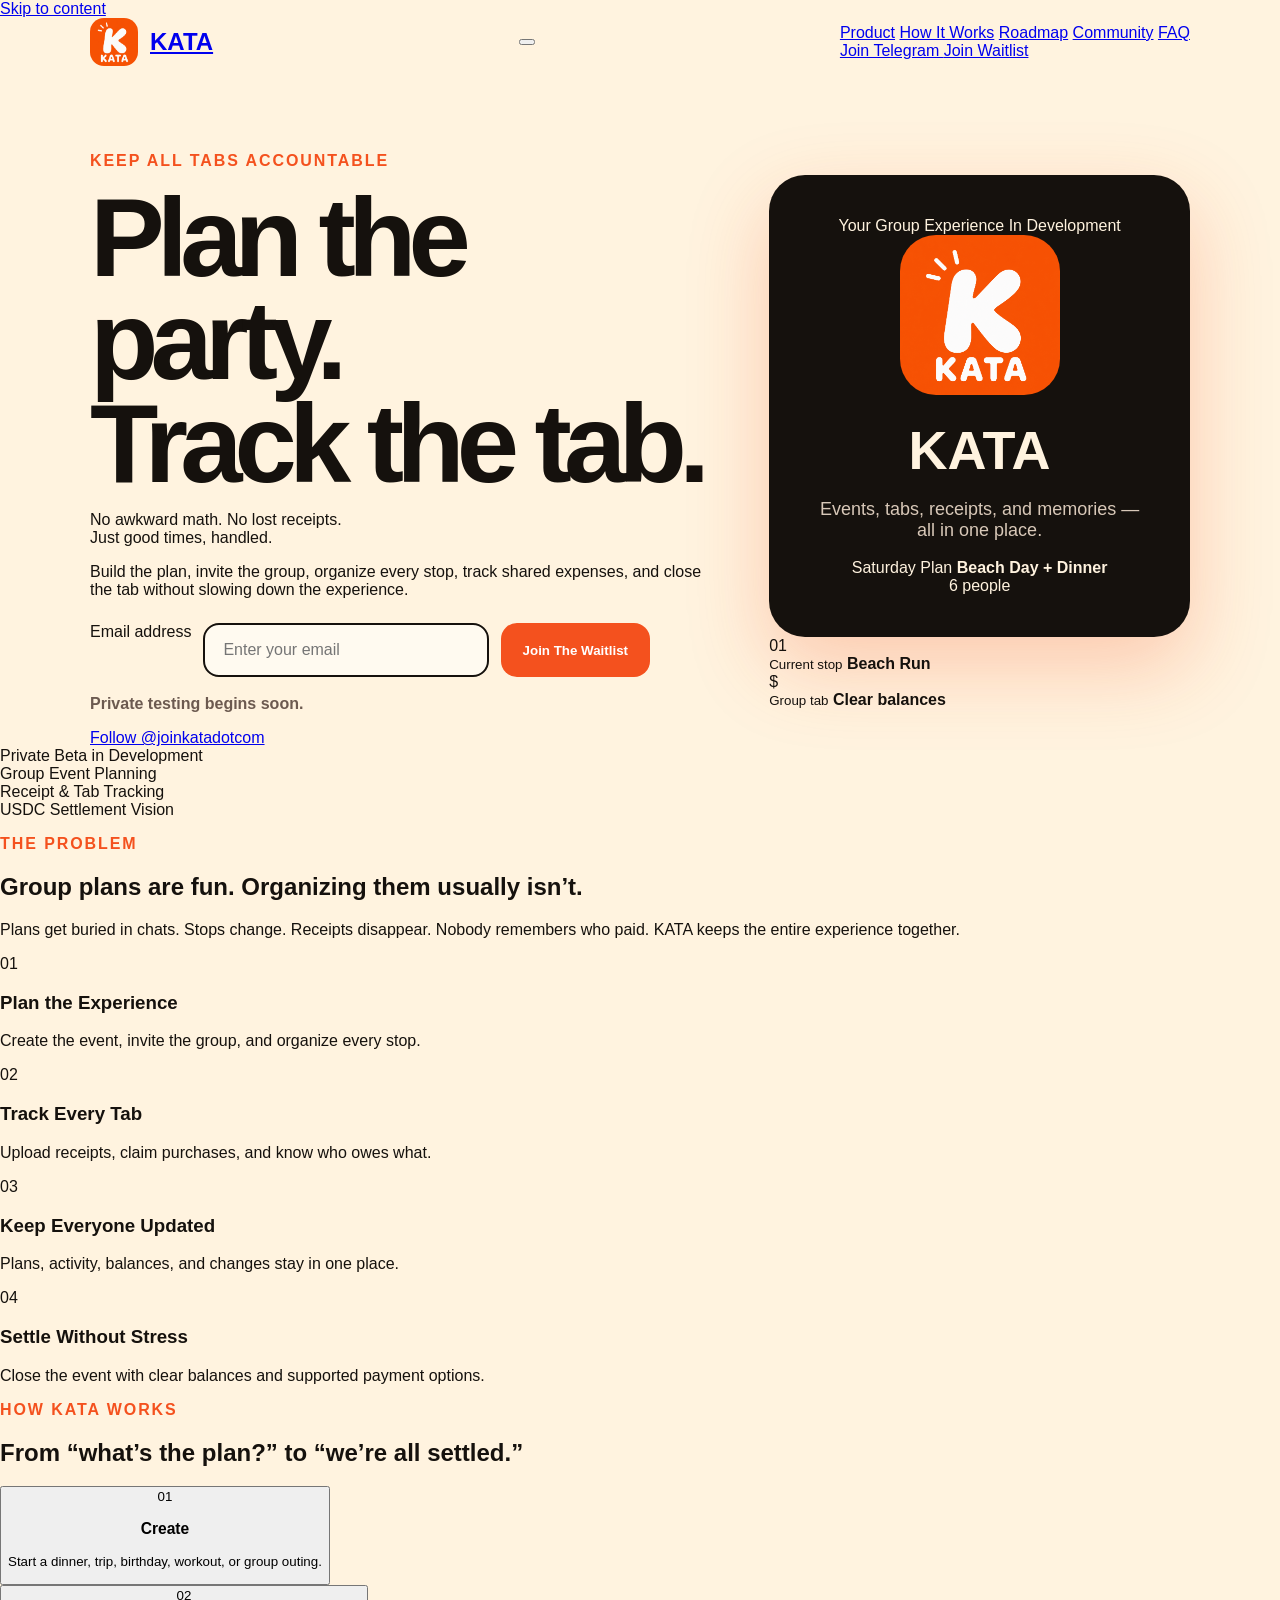
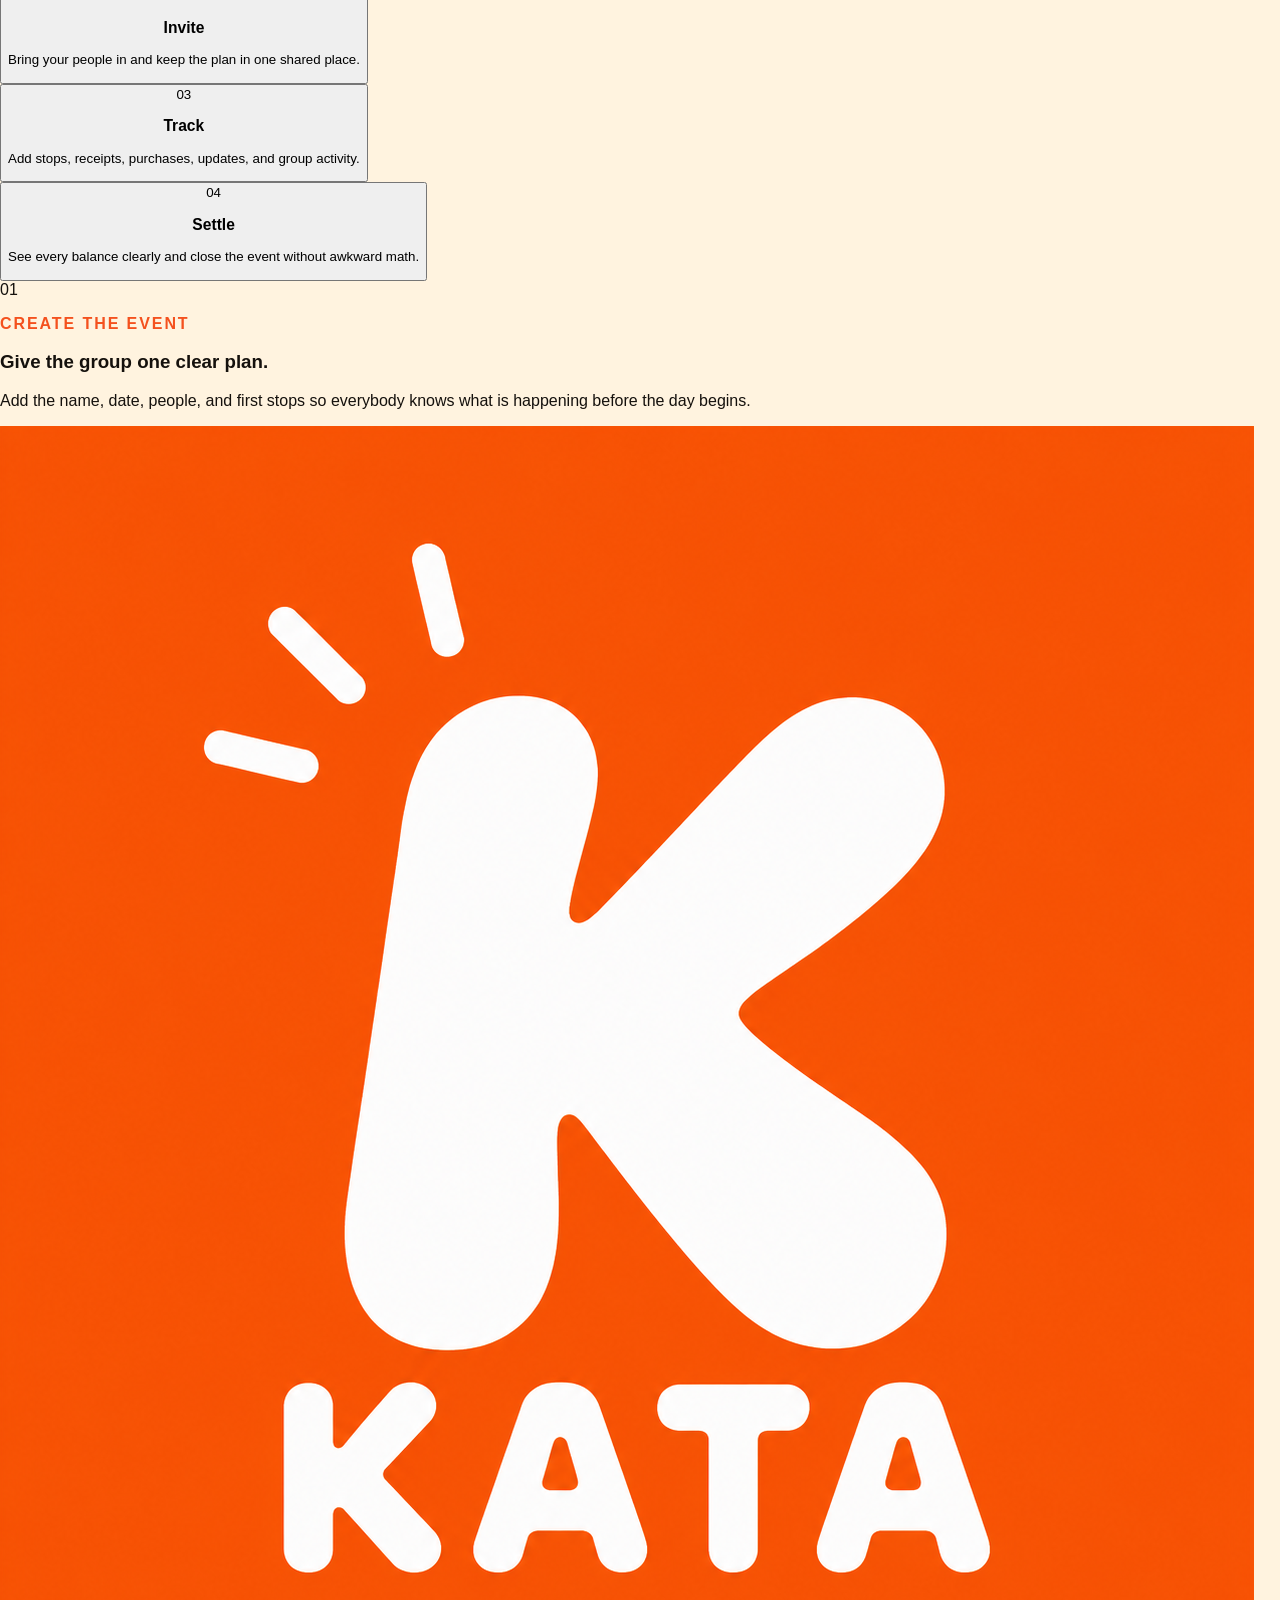
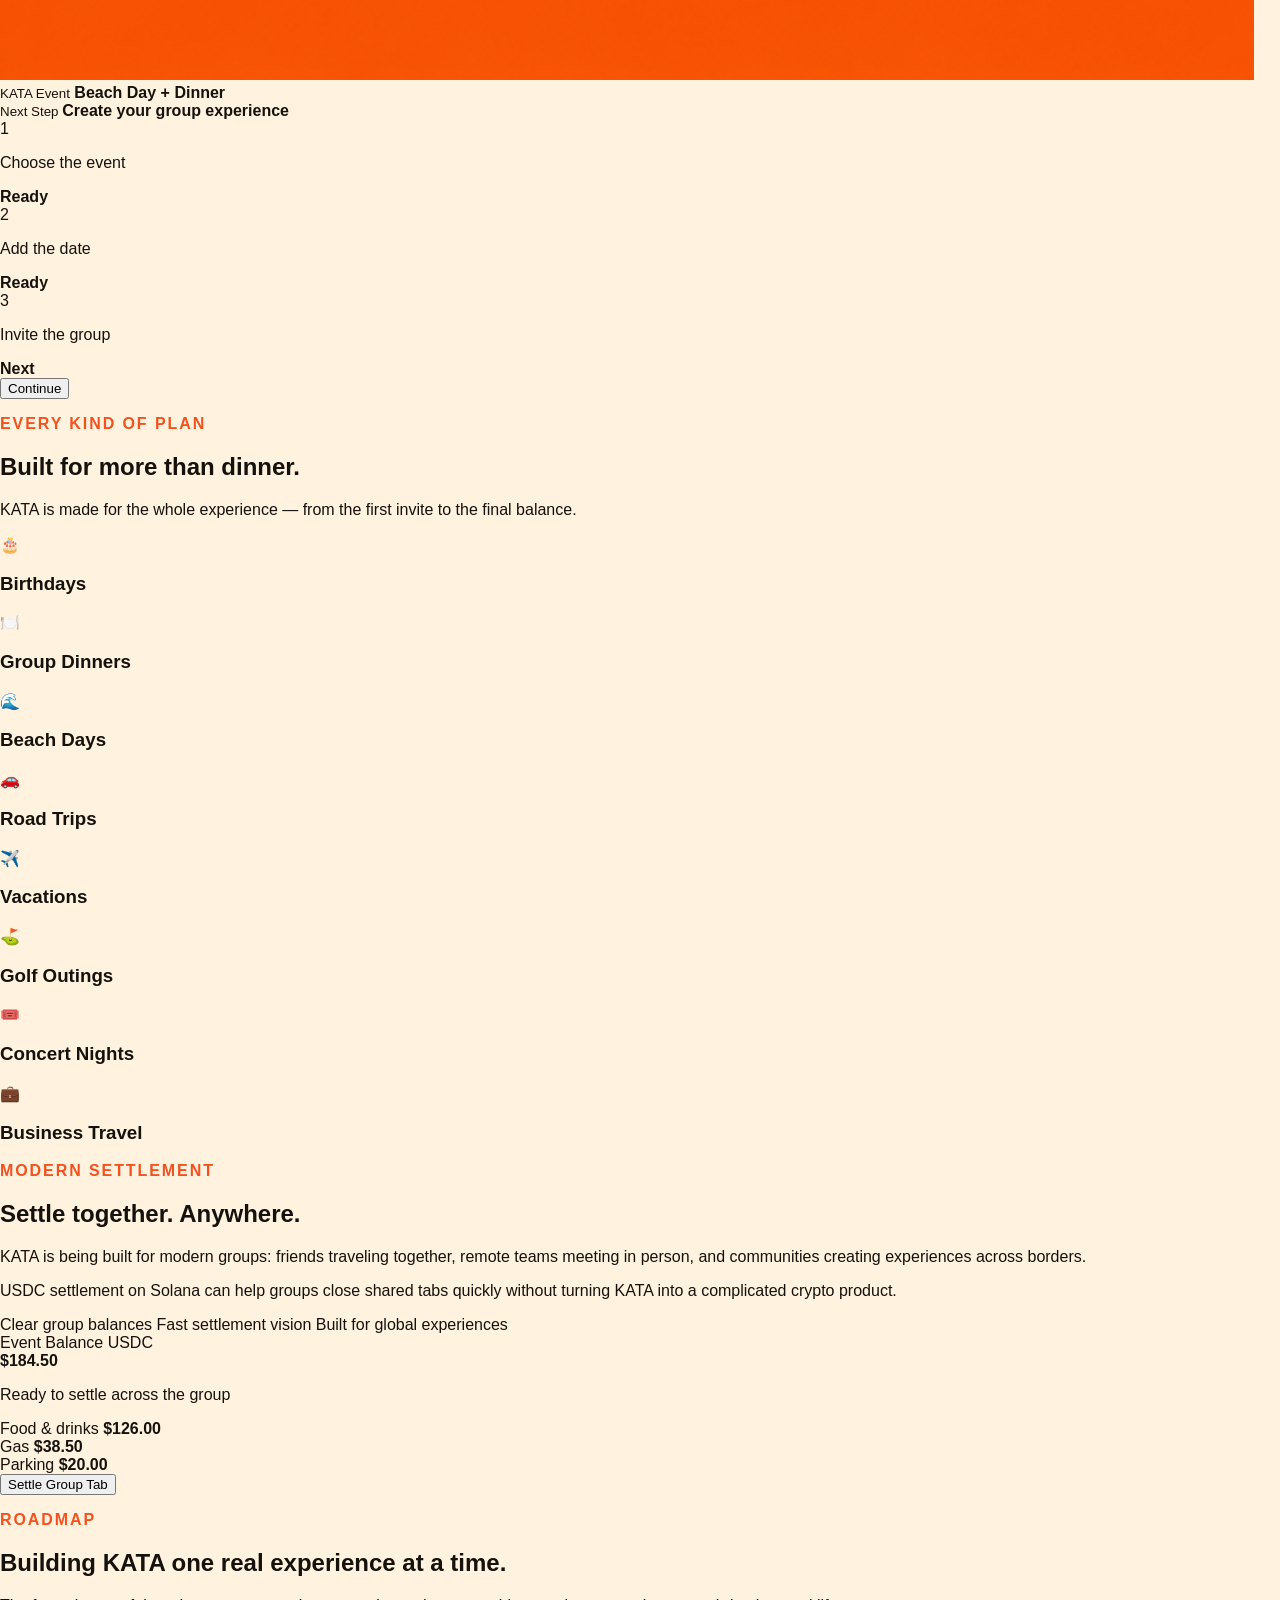
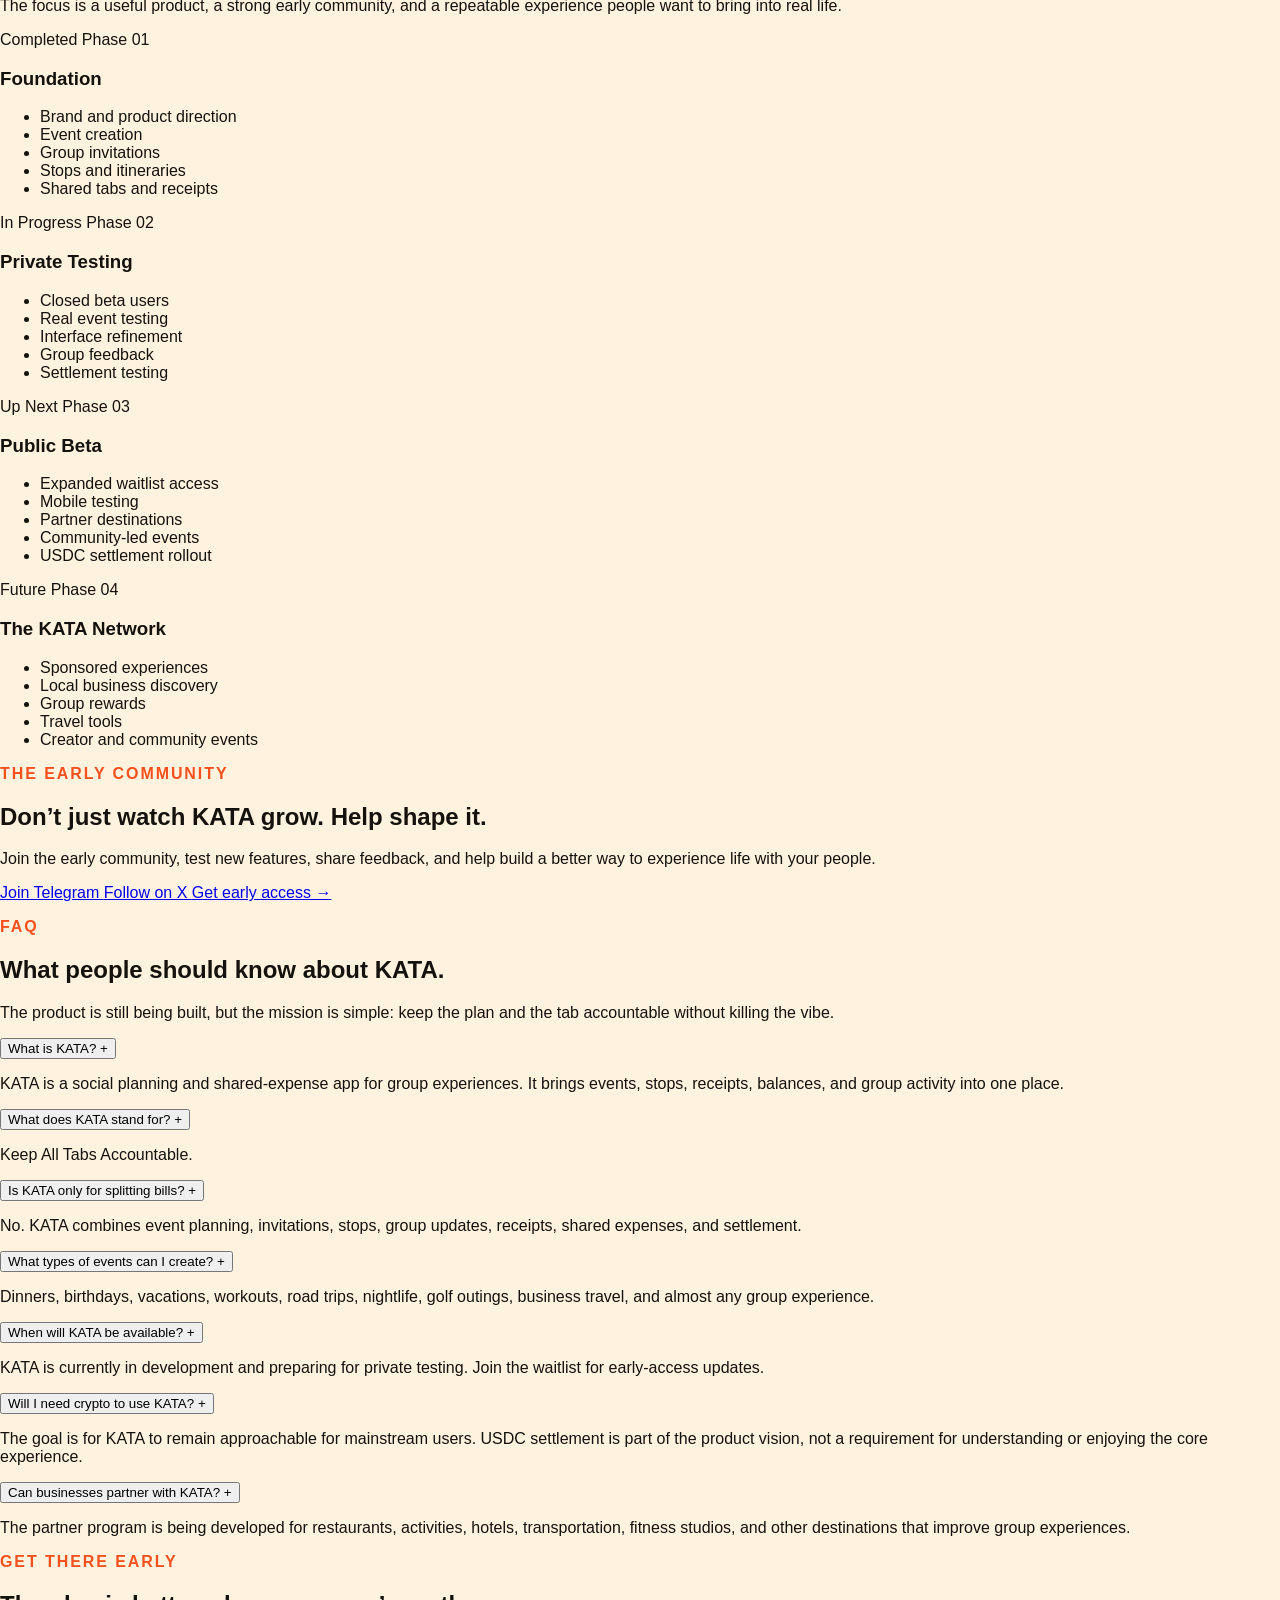
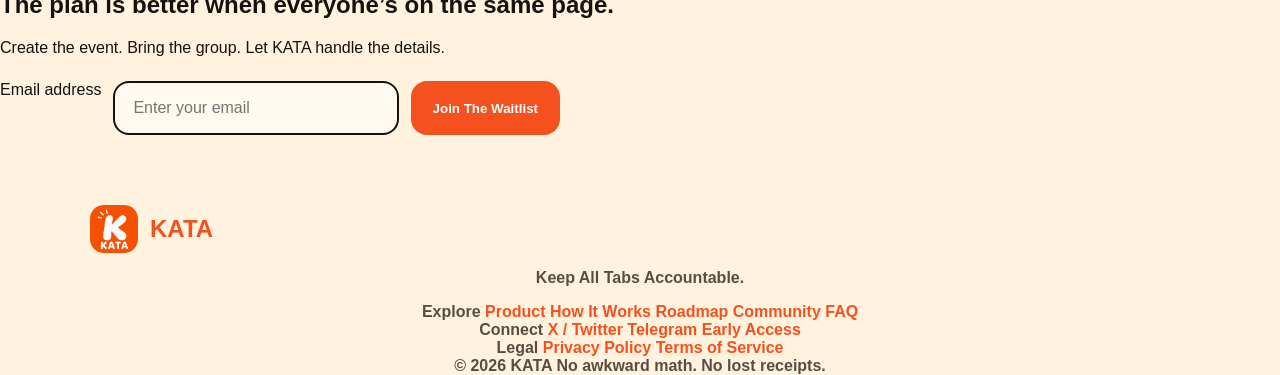
==== index.html @ b9e14caa "Enhance SEO and social sharing metadata Added meta tags for SEO and social sharing, updated favicon " ====
<!DOCTYPE html>
<html lang="en">
<head>
  <meta charset="UTF-8" />
  <meta name="viewport" content="width=device-width, initial-scale=1.0" />

  <title>KATA | Plan the party. Track the tab.</title>

  <meta
    name="description"
    content="KATA keeps group plans, stops, receipts, shared expenses, and settlement together in one place."
  />

  <meta property="og:title" content="KATA | Plan the party. Track the tab." />
  <meta
    property="og:description"
    content="No awkward math. No lost receipts. Just good times, handled."
  />
  <meta property="og:image" content="KATAMAINLOGO.png" />
  <meta property="og:type" content="website" />

  <meta name="twitter:card" content="summary_large_image" />
  <meta name="twitter:title" content="KATA | Plan the party. Track the tab." />
  <meta
    name="twitter:description"
    content="Plan events, track shared expenses, and keep the whole group on the same page."
  />
  <meta name="twitter:image" content="KATAMAINLOGO.png" />

  <link rel="icon" type="image/png" href="favicon.png" />
  <link rel="apple-touch-icon" href="KATAMAINLOGO.png" />

  <link rel="stylesheet" href="style.css" />
  <script src="script.js" defer></script>
</head>

<body>

  <a class="skip-link" href="#main-content">
    Skip to content
  </a>

  <header class="site-header">

    <nav class="nav-shell" aria-label="Primary navigation">

      <a class="brand" href="#top" aria-label="KATA home">
        <img src="KATAMAINLOGO.png" alt="" />
        <span>KATA</span>
      </a>

      <button
        class="menu-toggle"
        type="button"
        aria-expanded="false"
        aria-controls="site-menu"
        aria-label="Open navigation menu">

        <span></span>
        <span></span>

      </button>

      <div class="site-menu" id="site-menu">

        <div class="nav-links">
          <a href="#product">Product</a>
          <a href="#how-it-works">How It Works</a>
          <a href="#roadmap">Roadmap</a>
          <a href="#community">Community</a>
          <a href="#faq">FAQ</a>
        </div>

        <div class="nav-actions">

          <!-- Replace this with your official Telegram invite link. -->
          <a
            class="button button-ghost telegram-link"
            href="https://t.me/"
            target="_blank"
            rel="noopener">
            Join Telegram
          </a>

          <a class="button button-dark" href="#waitlist">
            Join Waitlist
          </a>

        </div>

      </div>

    </nav>

  </header>

  <main id="main-content">

    <section class="hero section" id="top">

      <div class="hero-copy">

        <p class="eyebrow">
          Keep All Tabs Accountable
        </p>

        <h1>
          Plan the party.<br />
          Track the tab.
        </h1>

        <p class="hero-subtitle">
          No awkward math. No lost receipts.<br />
          Just good times, handled.
        </p>

        <p class="hero-description">
          Build the plan, invite the group, organize every stop, track shared
          expenses, and close the tab without slowing down the experience.
        </p>

        <form
          class="waitlist"
          id="waitlist"
          action="https://formspree.io/f/mrevqnkv"
          method="POST">

          <label class="sr-only" for="hero-email">
            Email address
          </label>

          <input
            id="hero-email"
            type="email"
            name="email"
            placeholder="Enter your email"
            autocomplete="email"
            required
          />

          <input
            type="hidden"
            name="source"
            value="KATA homepage hero"
          />

          <button type="submit">
            Join The Waitlist
          </button>

        </form>

        <div class="hero-links">

          <p class="beta">
            Private testing begins soon.
          </p>

          <a
            href="https://x.com/joinkatadotcom"
            target="_blank"
            rel="noopener">
            Follow @joinkatadotcom
          </a>

        </div>

      </div>

      <div class="hero-visual" aria-label="KATA product preview">

        <div class="hero-card">

          <div class="card-topline">
            <span>Your Group Experience</span>
            <span class="live-dot">In Development</span>
          </div>

          <img
            src="KATAMAINLOGO.png"
            alt="KATA app logo"
          />

          <h2>KATA</h2>

          <p>
            Events, tabs, receipts, and memories — all in one place.
          </p>

          <div class="mini-event-card">

            <div>
              <span class="mini-label">Saturday Plan</span>
              <strong>Beach Day + Dinner</strong>
            </div>

            <span class="member-count">
              6 people
            </span>

          </div>

          <div class="mini-progress" aria-hidden="true">
            <span class="complete"></span>
            <span class="complete"></span>
            <span></span>
            <span></span>
          </div>

        </div>

        <div class="floating-card floating-card-left">

          <span class="floating-icon">
            01
          </span>

          <div>
            <small>Current stop</small>
            <strong>Beach Run</strong>
          </div>

        </div>

        <div class="floating-card floating-card-right">

          <span class="floating-icon">
            $
          </span>

          <div>
            <small>Group tab</small>
            <strong>Clear balances</strong>
          </div>

        </div>

      </div>

    </section>

    <section
      class="status-strip"
      aria-label="KATA development status">

      <div>Private Beta in Development</div>
      <div>Group Event Planning</div>
      <div>Receipt & Tab Tracking</div>
      <div>USDC Settlement Vision</div>

    </section>

    <section class="section intro-section" id="product">

      <div class="section-heading split-heading">

        <div>

          <p class="eyebrow">
            The problem
          </p>

          <h2>
            Group plans are fun. Organizing them usually isn’t.
          </h2>

        </div>

        <p>
          Plans get buried in chats. Stops change. Receipts disappear.
          Nobody remembers who paid. KATA keeps the entire experience
          together.
        </p>

      </div>

      <div class="feature-grid">

        <article class="feature-card">

          <span>01</span>

          <h3>
            Plan the Experience
          </h3>

          <p>
            Create the event, invite the group, and organize every stop.
          </p>

        </article>

        <article class="feature-card">

          <span>02</span>

          <h3>
            Track Every Tab
          </h3>

          <p>
            Upload receipts, claim purchases, and know who owes what.
          </p>

        </article>

        <article class="feature-card">

          <span>03</span>

          <h3>
            Keep Everyone Updated
          </h3>

          <p>
            Plans, activity, balances, and changes stay in one place.
          </p>

        </article>

        <article class="feature-card feature-card-dark">

          <span>04</span>

          <h3>
            Settle Without Stress
          </h3>

          <p>
            Close the event with clear balances and supported payment options.
          </p>

        </article>

      </div>

    </section>

    <section class="section how-section" id="how-it-works">

      <div class="section-heading">

        <p class="eyebrow">
          How KATA works
        </p>

        <h2>
          From “what’s the plan?” to “we’re all settled.”
        </h2>

      </div>

      <div class="steps">

        <article class="step active" data-step="create">

          <button
            type="button"
            class="step-button"
            aria-expanded="true">

            <span>01</span>

            <div>
              <h3>Create</h3>

              <p>
                Start a dinner, trip, birthday, workout, or group outing.
              </p>
            </div>

          </button>

        </article>

        <article class="step" data-step="invite">

          <button
            type="button"
            class="step-button"
            aria-expanded="false">

            <span>02</span>

            <div>
              <h3>Invite</h3>

              <p>
                Bring your people in and keep the plan in one shared place.
              </p>
            </div>

          </button>

        </article>

        <article class="step" data-step="track">

          <button
            type="button"
            class="step-button"
            aria-expanded="false">

            <span>03</span>

            <div>
              <h3>Track</h3>

              <p>
                Add stops, receipts, purchases, updates, and group activity.
              </p>
            </div>

          </button>

        </article>

        <article class="step" data-step="settle">

          <button
            type="button"
            class="step-button"
            aria-expanded="false">

            <span>04</span>

            <div>
              <h3>Settle</h3>

              <p>
                See every balance clearly and close the event without awkward
                math.
              </p>
            </div>

          </button>

        </article>

      </div>

      <div class="product-demo">

        <div class="demo-copy">

          <span class="demo-number" id="demo-number">
            01
          </span>

          <p class="eyebrow" id="demo-eyebrow">
            Create the event
          </p>

          <h3 id="demo-title">
            Give the group one clear plan.
          </h3>

          <p id="demo-description">
            Add the name, date, people, and first stops so everybody knows what
            is happening before the day begins.
          </p>

        </div>

        <div class="phone-shell">

          <div class="phone-speaker"></div>

          <div class="phone-screen">

            <div class="app-preview" id="app-preview">

              <div class="app-preview-header">

                <img
                  src="KATAMAINLOGO.png"
                  alt=""
                />

                <div>
                  <small>KATA Event</small>

                  <strong id="preview-event">
                    Beach Day + Dinner
                  </strong>
                </div>

              </div>

              <div class="preview-banner">

                <small id="preview-label">
                  Next Step
                </small>

                <strong id="preview-main">
                  Create your group experience
                </strong>

              </div>

              <div class="preview-list" id="preview-list">

                <div>
                  <span>1</span>
                  <p>Choose the event</p>
                  <b>Ready</b>
                </div>

                <div>
                  <span>2</span>
                  <p>Add the date</p>
                  <b>Ready</b>
                </div>

                <div>
                  <span>3</span>
                  <p>Invite the group</p>
                  <b>Next</b>
                </div>

              </div>

              <button
                type="button"
                tabindex="-1"
                id="preview-button">
                Continue
              </button>

            </div>

          </div>

        </div>

      </div>

    </section>

    <section class="section use-cases-section">

      <div class="section-heading split-heading">

        <div>

          <p class="eyebrow">
            Every kind of plan
          </p>

          <h2>
            Built for more than dinner.
          </h2>

        </div>

        <p>
          KATA is made for the whole experience — from the first invite to the
          final balance.
        </p>

      </div>

      <div class="use-case-grid">

        <article>
          <span>🎂</span>
          <h3>Birthdays</h3>
        </article>

        <article>
          <span>🍽️</span>
          <h3>Group Dinners</h3>
        </article>

        <article>
          <span>🌊</span>
          <h3>Beach Days</h3>
        </article>

        <article>
          <span>🚗</span>
          <h3>Road Trips</h3>
        </article>

        <article>
          <span>✈️</span>
          <h3>Vacations</h3>
        </article>

        <article>
          <span>⛳</span>
          <h3>Golf Outings</h3>
        </article>

        <article>
          <span>🎟️</span>
          <h3>Concert Nights</h3>
        </article>

        <article>
          <span>💼</span>
          <h3>Business Travel</h3>
        </article>

      </div>

    </section>

    <section class="settlement-section">

      <div class="settlement-inner">

        <div class="settlement-copy">

          <p class="eyebrow eyebrow-light">
            Modern settlement
          </p>

          <h2>
            Settle together. Anywhere.
          </h2>

          <p>
            KATA is being built for modern groups: friends traveling together,
            remote teams meeting in person, and communities creating
            experiences across borders.
          </p>

          <p>
            USDC settlement on Solana can help groups close shared tabs quickly
            without turning KATA into a complicated crypto product.
          </p>

          <div class="settlement-points">
            <span>Clear group balances</span>
            <span>Fast settlement vision</span>
            <span>Built for global experiences</span>
          </div>

        </div>

        <div class="settlement-card">

          <div class="settlement-card-head">
            <span>Event Balance</span>
            <span>USDC</span>
          </div>

          <strong>
            $184.50
          </strong>

          <p>
            Ready to settle across the group
          </p>

          <div class="balance-row">
            <span>Food & drinks</span>
            <b>$126.00</b>
          </div>

          <div class="balance-row">
            <span>Gas</span>
            <b>$38.50</b>
          </div>

          <div class="balance-row">
            <span>Parking</span>
            <b>$20.00</b>
          </div>

          <button type="button" tabindex="-1">
            Settle Group Tab
          </button>

        </div>

      </div>

    </section>

    <section class="section roadmap-section" id="roadmap">

      <div class="section-heading split-heading">

        <div>

          <p class="eyebrow">
            Roadmap
          </p>

          <h2>
            Building KATA one real experience at a time.
          </h2>

        </div>

        <p>
          The focus is a useful product, a strong early community, and a
          repeatable experience people want to bring into real life.
        </p>

      </div>

      <div class="roadmap-grid">

        <article class="roadmap-card">

          <div class="roadmap-card-top">
            <span class="status completed">Completed</span>
            <span>Phase 01</span>
          </div>

          <h3>
            Foundation
          </h3>

          <ul>
            <li>Brand and product direction</li>
            <li>Event creation</li>
            <li>Group invitations</li>
            <li>Stops and itineraries</li>
            <li>Shared tabs and receipts</li>
          </ul>

        </article>

        <article class="roadmap-card roadmap-card-current">

          <div class="roadmap-card-top">
            <span class="status progress">In Progress</span>
            <span>Phase 02</span>
          </div>

          <h3>
            Private Testing
          </h3>

          <ul>
            <li>Closed beta users</li>
            <li>Real event testing</li>
            <li>Interface refinement</li>
            <li>Group feedback</li>
            <li>Settlement testing</li>
          </ul>

        </article>

        <article class="roadmap-card">

          <div class="roadmap-card-top">
            <span class="status next">Up Next</span>
            <span>Phase 03</span>
          </div>

          <h3>
            Public Beta
          </h3>

          <ul>
            <li>Expanded waitlist access</li>
            <li>Mobile testing</li>
            <li>Partner destinations</li>
            <li>Community-led events</li>
            <li>USDC settlement rollout</li>
          </ul>

        </article>

        <article class="roadmap-card">

          <div class="roadmap-card-top">
            <span class="status future">Future</span>
            <span>Phase 04</span>
          </div>

          <h3>
            The KATA Network
          </h3>

          <ul>
            <li>Sponsored experiences</li>
            <li>Local business discovery</li>
            <li>Group rewards</li>
            <li>Travel tools</li>
            <li>Creator and community events</li>
          </ul>

        </article>

      </div>

    </section>

    <section class="community-section" id="community">

      <div class="community-inner">

        <div>

          <p class="eyebrow">
            The early community
          </p>

          <h2>
            Don’t just watch KATA grow. Help shape it.
          </h2>

          <p>
            Join the early community, test new features, share feedback, and
            help build a better way to experience life with your people.
          </p>

        </div>

        <div class="community-actions">

          <!-- Replace this with your official Telegram invite link. -->
          <a
            class="button button-orange telegram-link"
            href="https://t.me/"
            target="_blank"
            rel="noopener">
            Join Telegram
          </a>

          <a
            class="button button-outline"
            href="https://x.com/joinkatadotcom"
            target="_blank"
            rel="noopener">
            Follow on X
          </a>

          <a class="text-link" href="#final-waitlist">
            Get early access →
          </a>

        </div>

      </div>

    </section>

    <section class="section faq-section" id="faq">

      <div class="section-heading split-heading">

        <div>

          <p class="eyebrow">
            FAQ
          </p>

          <h2>
            What people should know about KATA.
          </h2>

        </div>

        <p>
          The product is still being built, but the mission is simple: keep the
          plan and the tab accountable without killing the vibe.
        </p>

      </div>

      <div class="faq-list">

        <article class="faq-item">

          <button type="button" aria-expanded="false">
            <span>What is KATA?</span>
            <span class="faq-icon">+</span>
          </button>

          <div class="faq-answer">

            <p>
              KATA is a social planning and shared-expense app for group
              experiences. It brings events, stops, receipts, balances, and
              group activity into one place.
            </p>

          </div>

        </article>

        <article class="faq-item">

          <button type="button" aria-expanded="false">
            <span>What does KATA stand for?</span>
            <span class="faq-icon">+</span>
          </button>

          <div class="faq-answer">

            <p>
              Keep All Tabs Accountable.
            </p>

          </div>

        </article>

        <article class="faq-item">

          <button type="button" aria-expanded="false">
            <span>Is KATA only for splitting bills?</span>
            <span class="faq-icon">+</span>
          </button>

          <div class="faq-answer">

            <p>
              No. KATA combines event planning, invitations, stops, group
              updates, receipts, shared expenses, and settlement.
            </p>

          </div>

        </article>

        <article class="faq-item">

          <button type="button" aria-expanded="false">
            <span>What types of events can I create?</span>
            <span class="faq-icon">+</span>
          </button>

          <div class="faq-answer">

            <p>
              Dinners, birthdays, vacations, workouts, road trips, nightlife,
              golf outings, business travel, and almost any group experience.
            </p>

          </div>

        </article>

        <article class="faq-item">

          <button type="button" aria-expanded="false">
            <span>When will KATA be available?</span>
            <span class="faq-icon">+</span>
          </button>

          <div class="faq-answer">

            <p>
              KATA is currently in development and preparing for private
              testing. Join the waitlist for early-access updates.
            </p>

          </div>

        </article>

        <article class="faq-item">

          <button type="button" aria-expanded="false">
            <span>Will I need crypto to use KATA?</span>
            <span class="faq-icon">+</span>
          </button>

          <div class="faq-answer">

            <p>
              The goal is for KATA to remain approachable for mainstream users.
              USDC settlement is part of the product vision, not a requirement
              for understanding or enjoying the core experience.
            </p>

          </div>

        </article>

        <article class="faq-item">

          <button type="button" aria-expanded="false">
            <span>Can businesses partner with KATA?</span>
            <span class="faq-icon">+</span>
          </button>

          <div class="faq-answer">

            <p>
              The partner program is being developed for restaurants,
              activities, hotels, transportation, fitness studios, and other
              destinations that improve group experiences.
            </p>

          </div>

        </article>

      </div>

    </section>

    <section class="final-cta" id="final-waitlist">

      <div class="final-cta-inner">

        <div>

          <p class="eyebrow eyebrow-dark">
            Get there early
          </p>

          <h2>
            The plan is better when everyone’s on the same page.
          </h2>

          <p>
            Create the event. Bring the group. Let KATA handle the details.
          </p>

        </div>

        <form
          class="waitlist waitlist-dark"
          action="https://formspree.io/f/mrevqnkv"
          method="POST">

          <label class="sr-only" for="footer-email">
            Email address
          </label>

          <input
            id="footer-email"
            type="email"
            name="email"
            placeholder="Enter your email"
            autocomplete="email"
            required
          />

          <input
            type="hidden"
            name="source"
            value="KATA homepage final CTA"
          />

          <button type="submit">
            Join The Waitlist
          </button>

        </form>

      </div>

    </section>

  </main>

  <footer class="footer">

    <div class="footer-grid">

      <div class="footer-brand">

        <a class="brand" href="#top">
          <img src="KATAMAINLOGO.png" alt="" />
          <span>KATA</span>
        </a>

        <p>
          Keep All Tabs Accountable.
        </p>

      </div>

      <div class="footer-column">

        <strong>
          Explore
        </strong>

        <a href="#product">Product</a>
        <a href="#how-it-works">How It Works</a>
        <a href="#roadmap">Roadmap</a>
        <a href="#community">Community</a>
        <a href="#faq">FAQ</a>

      </div>

      <div class="footer-column">

        <strong>
          Connect
        </strong>

        <a
          href="https://x.com/joinkatadotcom"
          target="_blank"
          rel="noopener">
          X / Twitter
        </a>

        <!-- Replace this with your official Telegram invite link. -->
        <a
          class="telegram-link"
          href="https://t.me/"
          target="_blank"
          rel="noopener">
          Telegram
        </a>

        <a href="#waitlist">
          Early Access
        </a>

      </div>

      <div class="footer-column">

        <strong>
          Legal
        </strong>

        <a href="privacy.html">
          Privacy Policy
        </a>

        <a href="terms.html">
          Terms of Service
        </a>

      </div>

    </div>

    <div class="footer-bottom">

      <span>
        © 2026 KATA
      </span>

      <span>
        No awkward math. No lost receipts.
      </span>

    </div>

  </footer>

</body>
</html>
---- style.css ----
* {
  box-sizing: border-box;
  }

body {
margin: 0;
font-family: Inter, Arial, sans-serif;
background: #fff3df;
color: #15110d;
}

.page {
min-height: 100vh;
padding: 28px;
}

nav {
max-width: 1100px;
margin: 0 auto 70px;
display: flex;
justify-content: space-between;
align-items: center;
}

.brand {
display: flex;
align-items: center;
gap: 12px;
font-weight: 900;
font-size: 24px;
}

.brand img {
width: 48px;
height: 48px;
border-radius: 14px;
}

.nav-btn {
background: #15110d;
color: #fff3df;
padding: 12px 18px;
border-radius: 999px;
text-decoration: none;
font-weight: 800;
}

.hero {
max-width: 1100px;
margin: 0 auto;
display: grid;
grid-template-columns: 1.2fr 0.8fr;
gap: 48px;
align-items: center;
}

.eyebrow {
color: #f4511e;
font-weight: 900;
letter-spacing: 0.12em;
text-transform: uppercase;
}

h1 {
font-size: clamp(52px, 9vw, 112px);
line-height: 0.92;
margin: 0;
letter-spacing: -0.07em;
}

.sub {
font-size: 26px;
line-height: 1.25;
color: #4b4038;
margin: 30px 0;
}

.waitlist {
display: flex;
gap: 12px;
margin-top: 24px;
margin-bottom: 18px;
max-width: 560px;
}

.waitlist input {
flex: 1;
padding: 16px 18px;
border-radius: 16px;
border: 2px solid #15110d;
background: #fffaf0;
font-size: 16px;
}

.waitlist button {
padding: 16px 22px;
border-radius: 16px;
border: none;
background: #f4511e;
color: white;
font-weight: 900;
cursor: pointer;
}

.waitlist button:hover {
opacity: 0.9;
}

.beta {
margin-top: 18px;
color: #6c5a50;
font-weight: 700;
}

.hero-card {
background: #15110d;
color: #fff3df;
border-radius: 36px;
padding: 42px;
text-align: center;
box-shadow: 0 30px 80px rgba(244, 81, 30, 0.25);
}

.hero-card img {
width: 160px;
border-radius: 36px;
}

.hero-card h2 {
font-size: 54px;
margin: 20px 0 8px;
}

.hero-card p {
color: #d8c8b8;
font-size: 18px;
}

.features {
max-width: 1100px;
margin: 80px auto 0;
display: grid;
grid-template-columns: repeat(3, 1fr);
gap: 18px;
}

.features div {
background: #ffe3bd;
border: 1px solid rgba(21, 17, 13, 0.12);
padding: 26px;
border-radius: 28px;
}

.features h3 {
margin: 0 0 10px;
font-size: 24px;
}

.features p {
margin: 0;
color: #5b4c42;
line-height: 1.5;
}

.footer {
max-width: 1100px;
margin: 70px auto 0;
text-align: center;
color: #5b4c42;
font-weight: 700;
}

.footer a {
color: #f4511e;
text-decoration: none;
font-weight: 900;
}

@media (max-width: 800px) {
.hero,
.features {
grid-template-columns: 1fr;
}

nav {
margin-bottom: 45px;
}

.sub {
font-size: 21px;
}

.waitlist {
flex-direction: column;
}
}
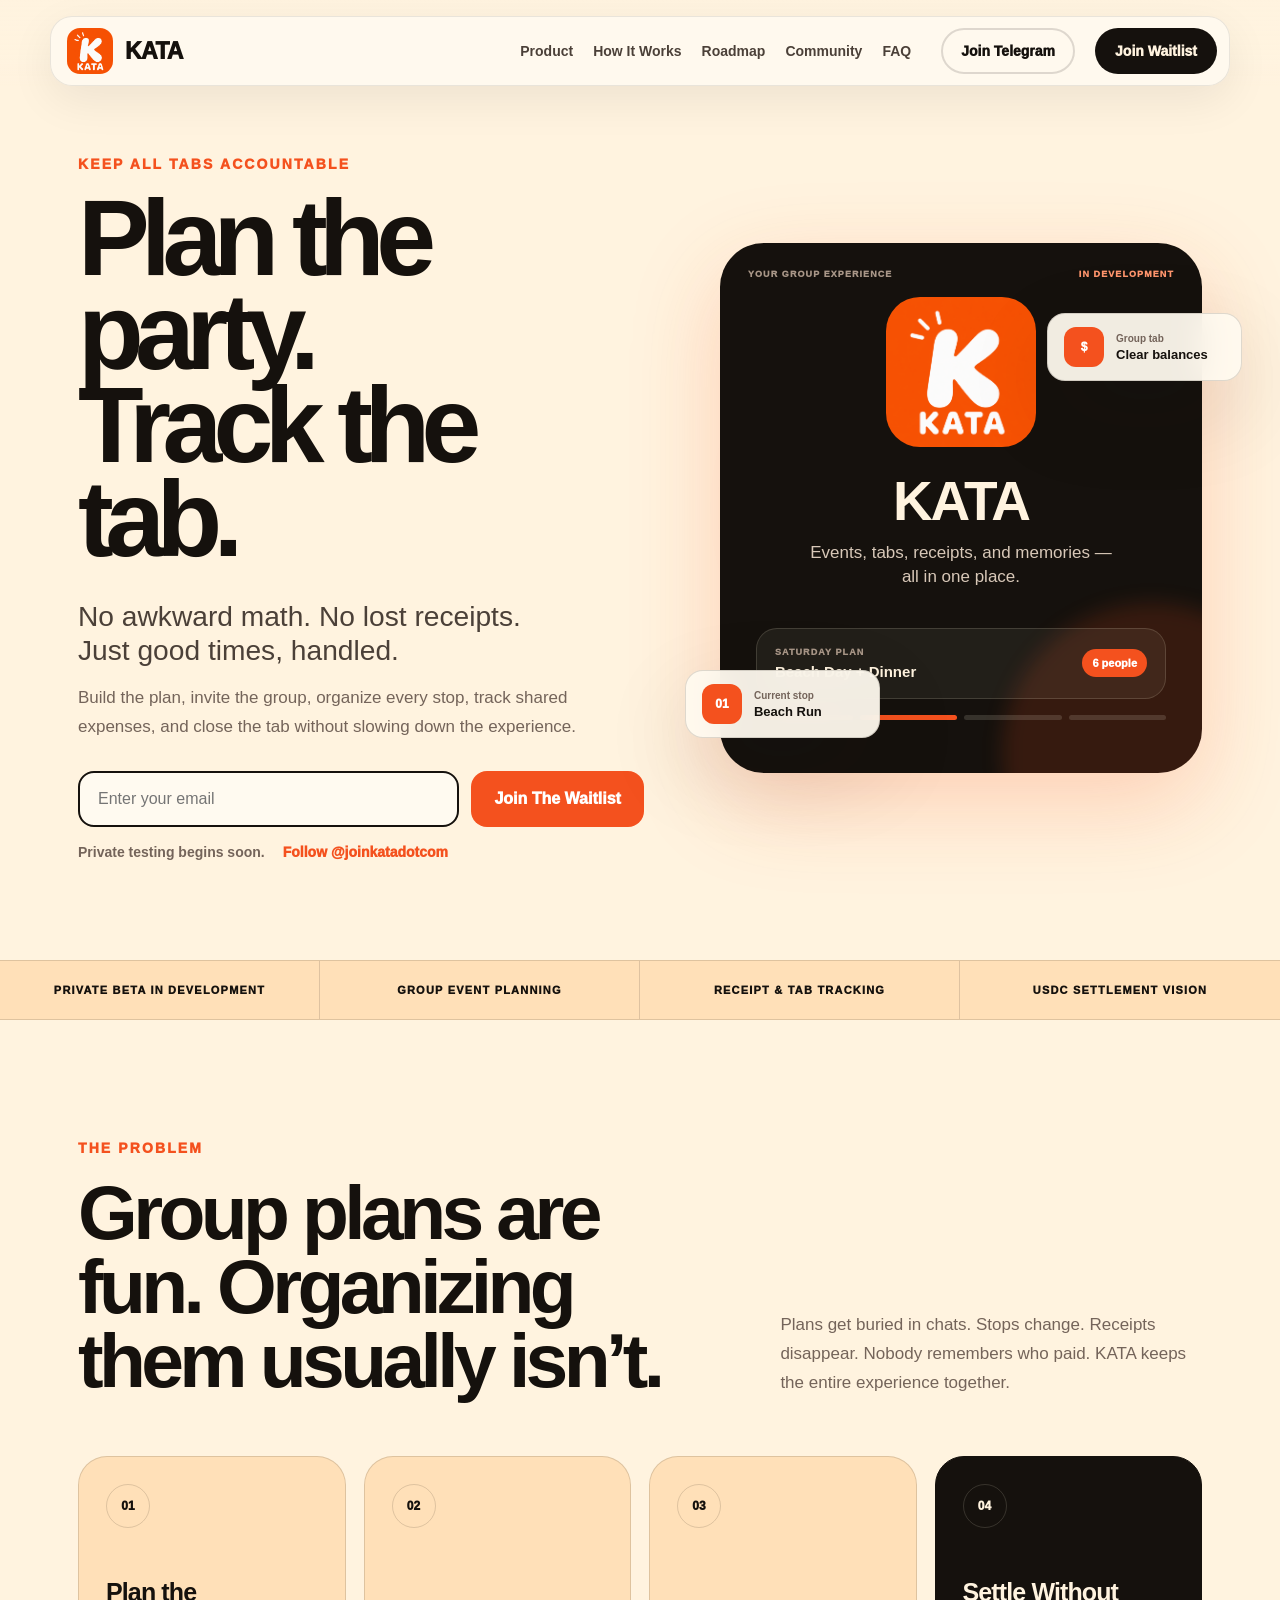
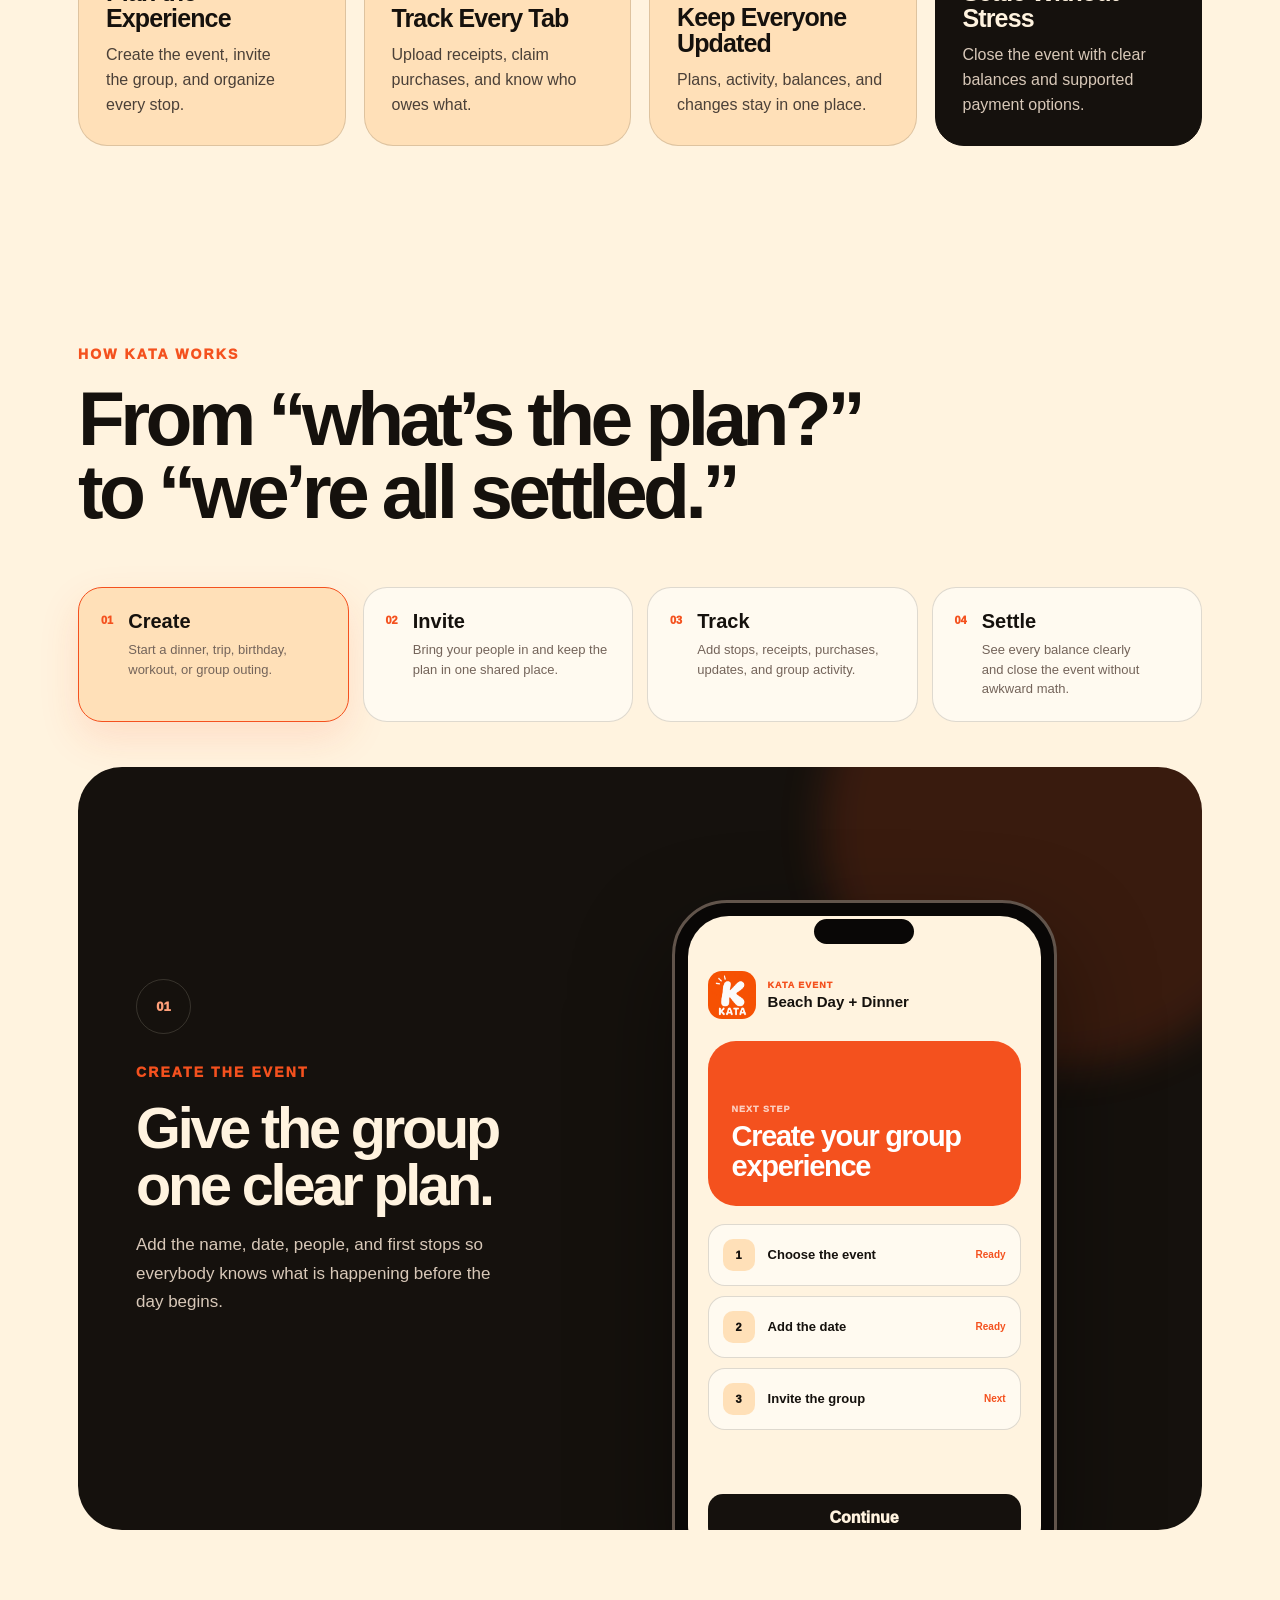
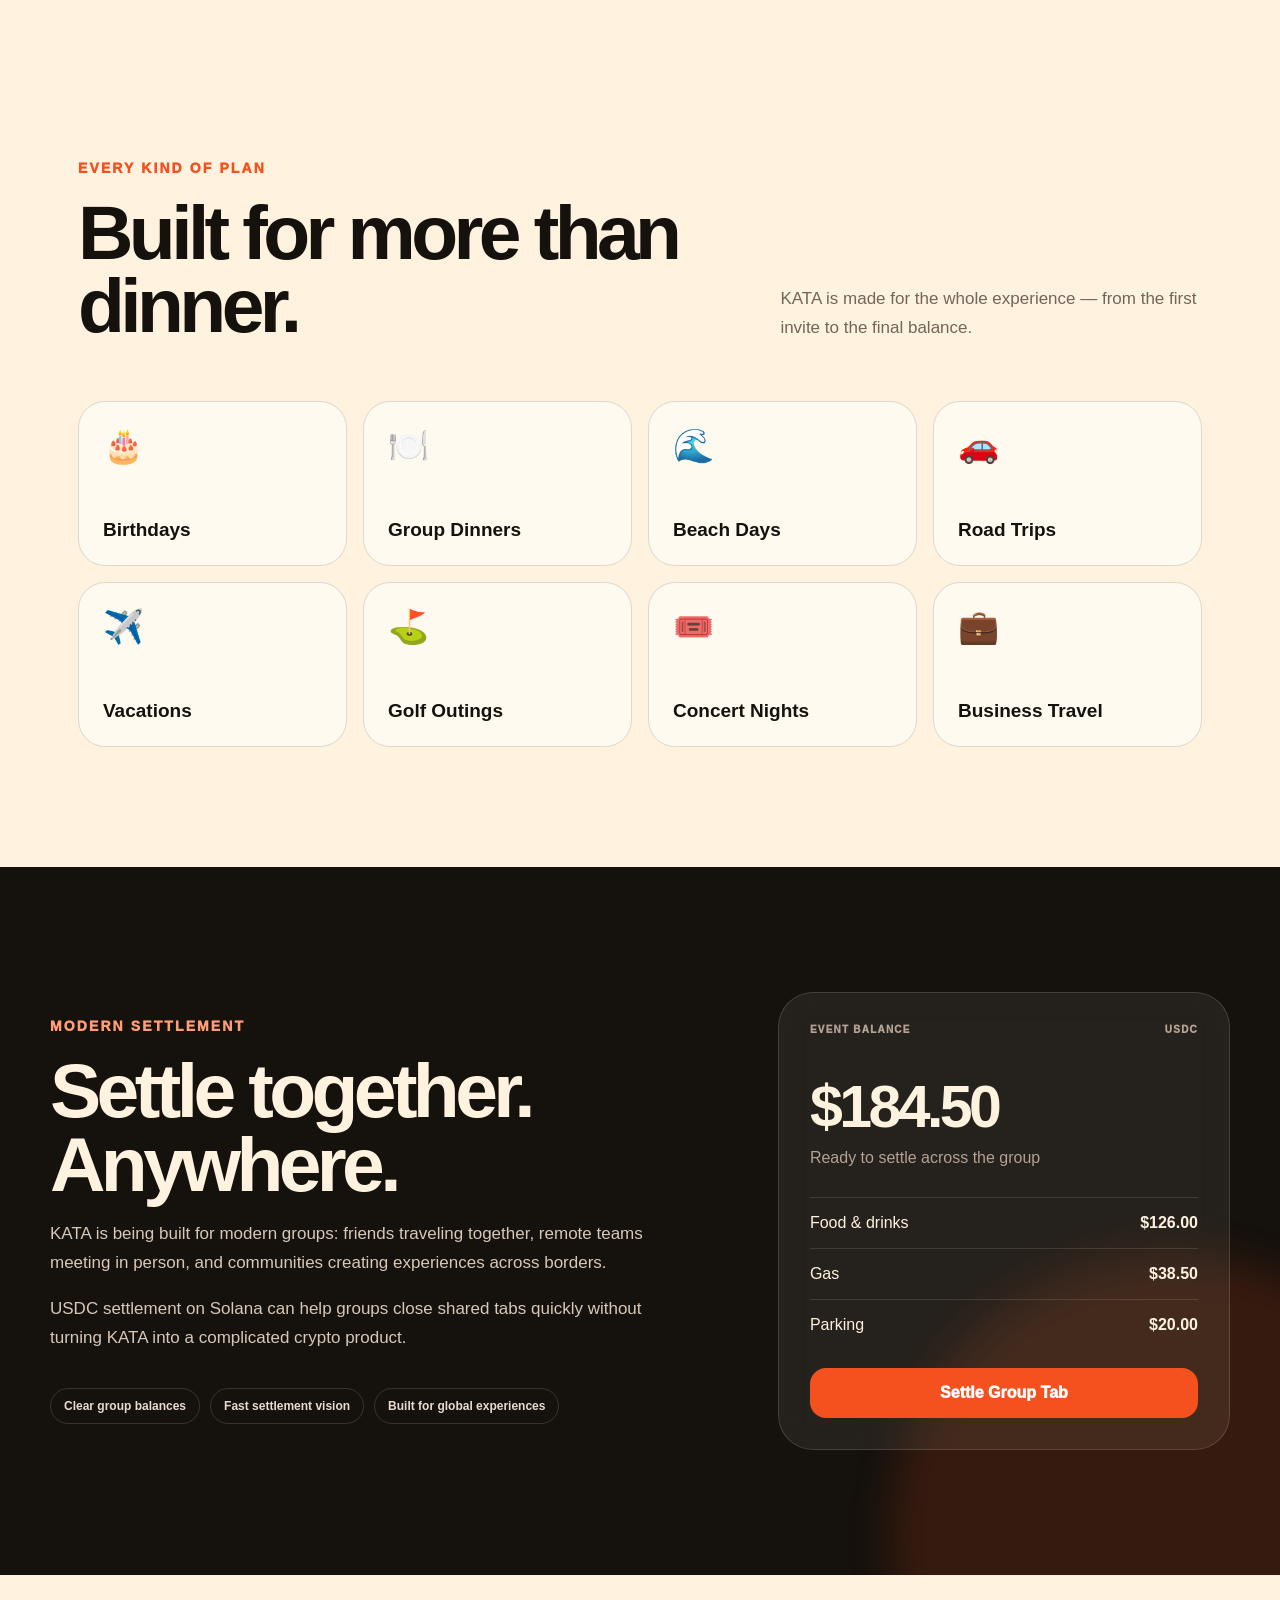
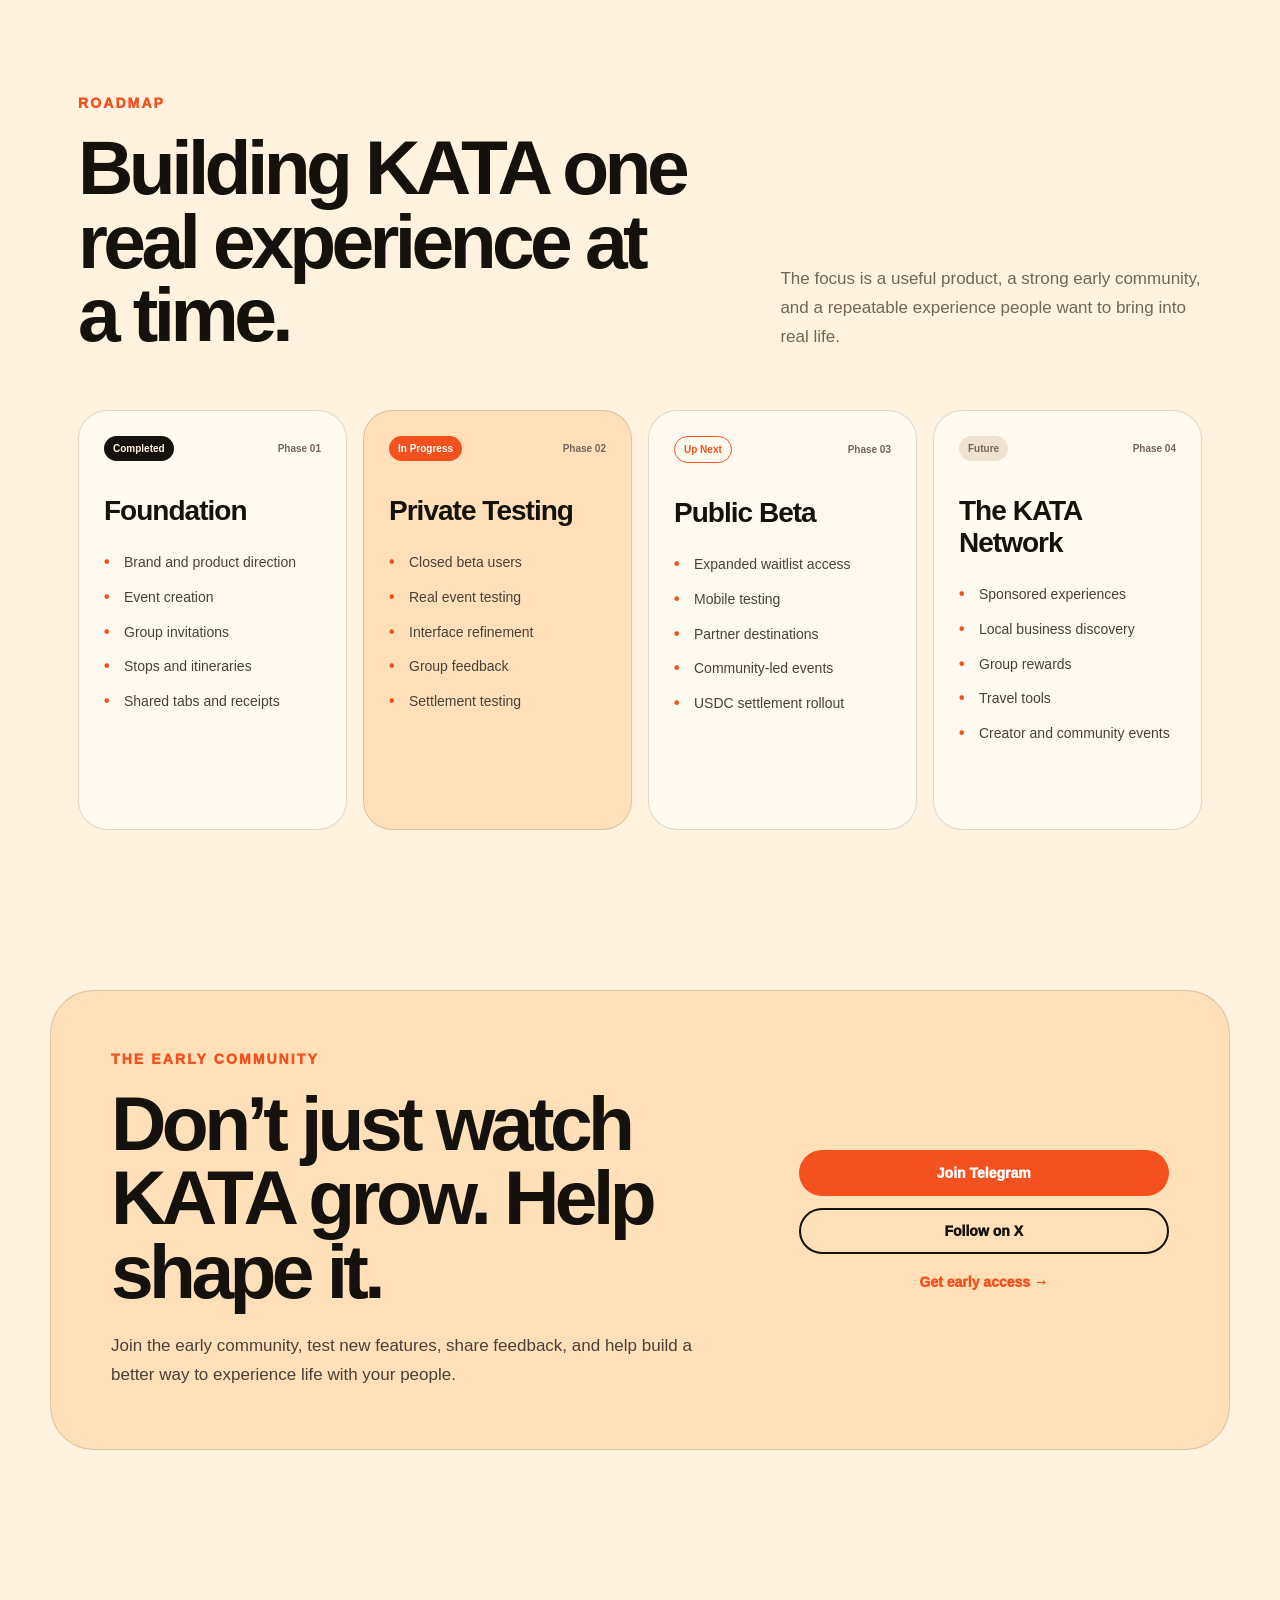
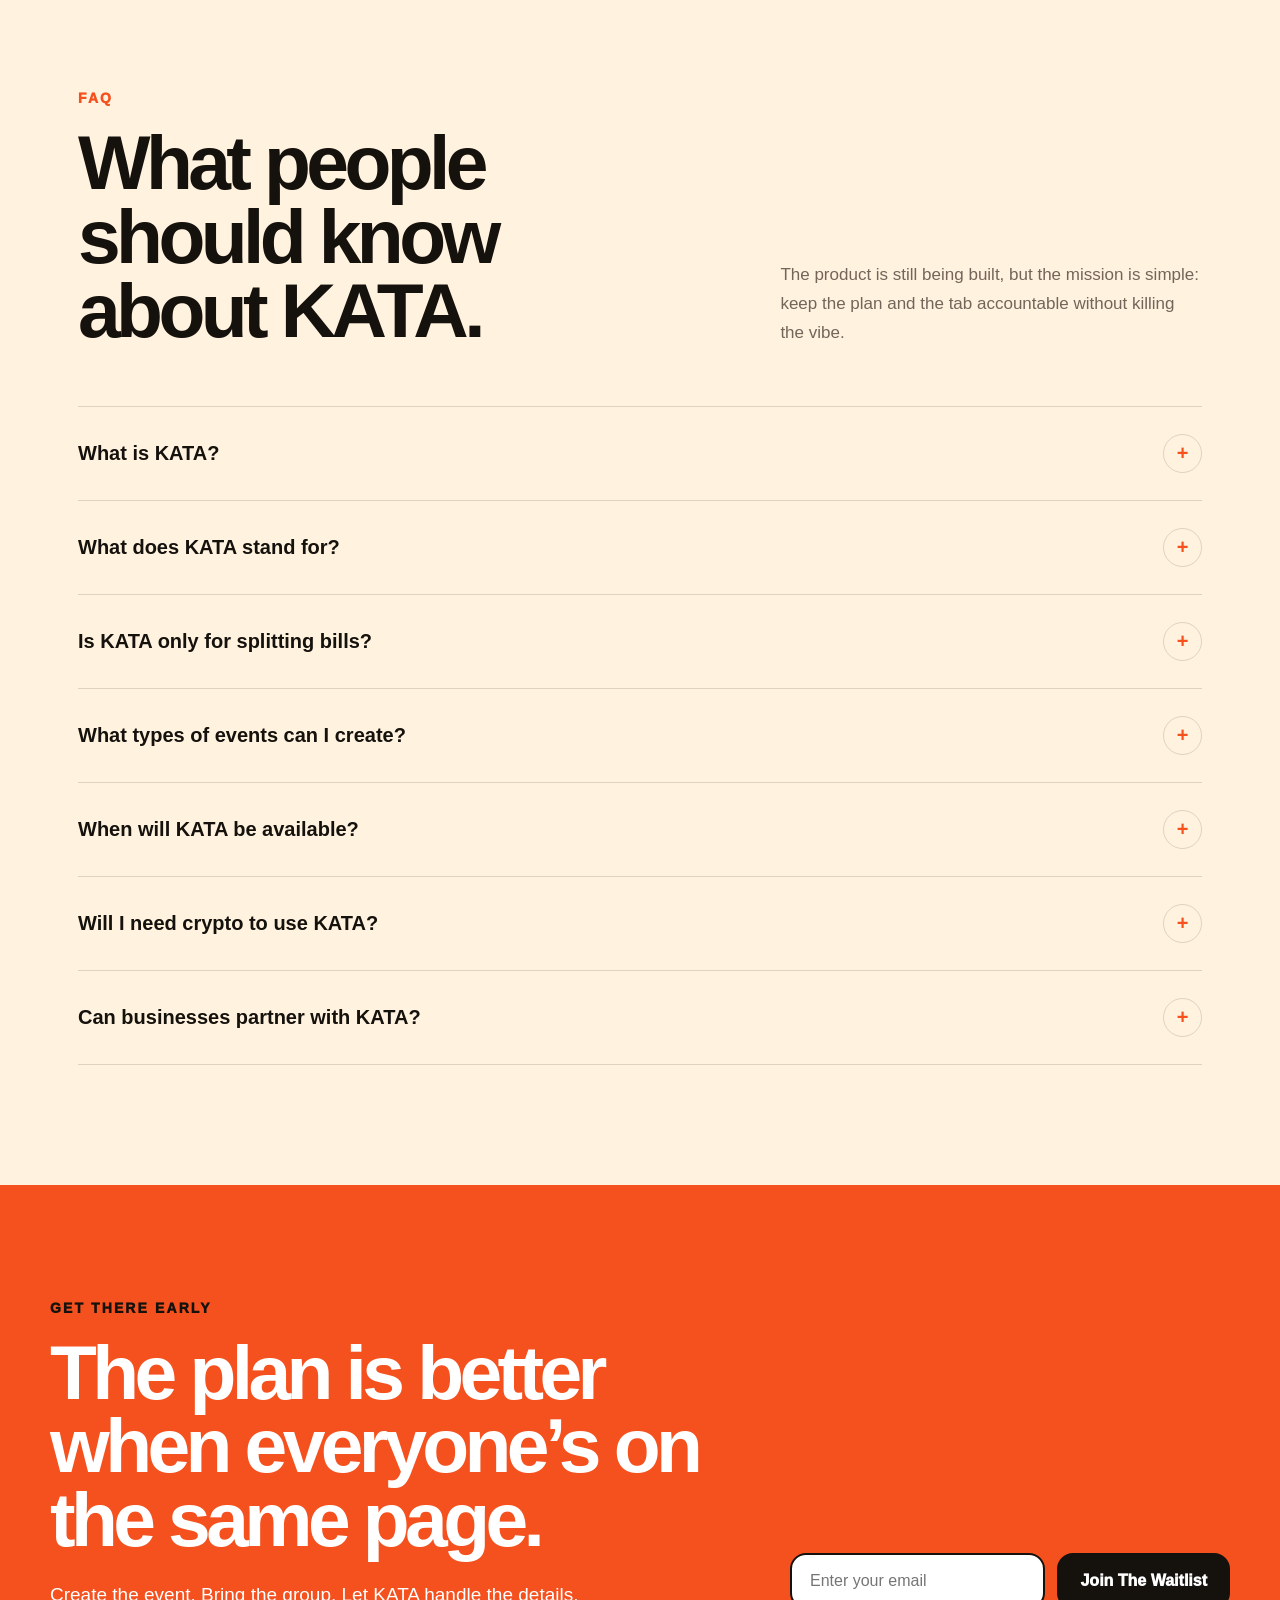
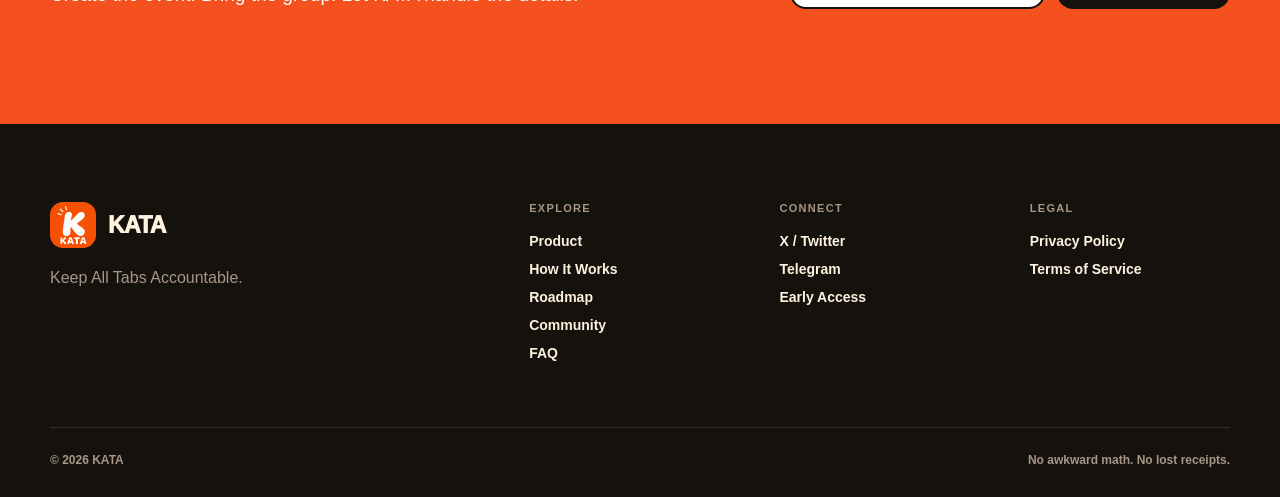
==== commit 66dfe47d: "Update index.html" ====
--- a/index.html
+++ b/index.html
@@ -76,7 +76,7 @@
           <!-- Replace this with your official Telegram invite link. -->
           <a
             class="button button-ghost telegram-link"
-            href="https://t.me/"
+            href="https://t.me/joinkatadotcom/"
             target="_blank"
             rel="noopener">
             Join Telegram
--- a/style.css
+++ b/style.css
@@ -1,196 +1,1951 @@
+:root {
+  --cream: #fff3df;
+  --cream-light: #fffaf0;
+  --peach: #ffe0b8;
+  --peach-light: #ffecd1;
+  --orange: #f4511e;
+  --orange-dark: #d93c0f;
+  --black: #15110d;
+  --brown: #4b4038;
+  --muted: #74645a;
+  --border: rgba(21, 17, 13, 0.14);
+  --border-dark: rgba(255, 243, 223, 0.15);
+  --white: #ffffff;
+  --max-width: 1180px;
+  --shadow: 0 30px 90px rgba(21, 17, 13, 0.12);
+  --orange-shadow: 0 30px 90px rgba(244, 81, 30, 0.22);
+}
+
+/* ---------------------------------
+   RESET
+---------------------------------- */
+
 * {
   box-sizing: border-box;
-  }
+}
+
+html {
+  scroll-behavior: smooth;
+  scroll-padding-top: 110px;
+}
 
 body {
-margin: 0;
-font-family: Inter, Arial, sans-serif;
-background: #fff3df;
-color: #15110d;
-}
-
-.page {
-min-height: 100vh;
-padding: 28px;
-}
-
-nav {
-max-width: 1100px;
-margin: 0 auto 70px;
-display: flex;
-justify-content: space-between;
-align-items: center;
+  margin: 0;
+  overflow-x: hidden;
+  font-family: Inter, Arial, Helvetica, sans-serif;
+  background: var(--cream);
+  color: var(--black);
+}
+
+body.menu-open {
+  overflow: hidden;
+}
+
+img {
+  display: block;
+  max-width: 100%;
+}
+
+a {
+  color: inherit;
+}
+
+button,
+input {
+  font: inherit;
+}
+
+button {
+  cursor: pointer;
+}
+
+::selection {
+  background: var(--orange);
+  color: var(--white);
+}
+
+.skip-link {
+  position: fixed;
+  top: 12px;
+  left: 12px;
+  z-index: 9999;
+  padding: 12px 16px;
+  border-radius: 12px;
+  background: var(--black);
+  color: var(--white);
+  text-decoration: none;
+  transform: translateY(-150%);
+}
+
+.skip-link:focus {
+  transform: translateY(0);
+}
+
+.sr-only {
+  position: absolute;
+  width: 1px;
+  height: 1px;
+  padding: 0;
+  overflow: hidden;
+  clip: rect(0, 0, 0, 0);
+  white-space: nowrap;
+  border: 0;
+}
+
+/* ---------------------------------
+   GLOBAL TYPE
+---------------------------------- */
+
+h1,
+h2,
+h3,
+p {
+  text-wrap: pretty;
+}
+
+.eyebrow {
+  margin: 0 0 20px;
+  color: var(--orange);
+  font-size: 14px;
+  font-weight: 950;
+  letter-spacing: 0.15em;
+  text-transform: uppercase;
+}
+
+.eyebrow-light {
+  color: #ff9d76;
+}
+
+.eyebrow-dark {
+  color: var(--black);
+}
+
+.section {
+  width: 100%;
+  max-width: var(--max-width);
+  margin: 0 auto;
+  padding: 120px 28px;
+}
+
+.section-heading {
+  max-width: 820px;
+  margin-bottom: 58px;
+}
+
+.section-heading h2,
+.settlement-copy h2,
+.community-inner h2,
+.final-cta h2 {
+  margin: 0;
+  font-size: clamp(46px, 6vw, 78px);
+  line-height: 0.96;
+  letter-spacing: -0.06em;
+}
+
+.split-heading {
+  max-width: none;
+  display: grid;
+  grid-template-columns: minmax(0, 1.2fr) minmax(260px, 0.8fr);
+  gap: 70px;
+  align-items: end;
+}
+
+.split-heading > p {
+  margin: 0;
+  color: var(--muted);
+  font-size: 17px;
+  line-height: 1.7;
+}
+
+/* ---------------------------------
+   BUTTONS
+---------------------------------- */
+
+.button {
+  min-height: 46px;
+  padding: 12px 18px;
+  display: inline-flex;
+  align-items: center;
+  justify-content: center;
+  border: 2px solid transparent;
+  border-radius: 999px;
+  text-decoration: none;
+  font-size: 14px;
+  font-weight: 950;
+  transition:
+    transform 180ms ease,
+    background 180ms ease,
+    color 180ms ease,
+    border-color 180ms ease,
+    box-shadow 180ms ease;
+}
+
+.button:hover {
+  transform: translateY(-3px);
+}
+
+.button-dark {
+  background: var(--black);
+  color: var(--cream);
+}
+
+.button-dark:hover {
+  box-shadow: 0 12px 30px rgba(21, 17, 13, 0.22);
+}
+
+.button-orange {
+  background: var(--orange);
+  color: var(--white);
+}
+
+.button-orange:hover {
+  background: var(--orange-dark);
+}
+
+.button-ghost {
+  border-color: var(--border);
+  background: transparent;
+  color: var(--black);
+}
+
+.button-ghost:hover {
+  border-color: var(--black);
+}
+
+.button-outline {
+  border-color: var(--black);
+  background: transparent;
+  color: var(--black);
+}
+
+/* ---------------------------------
+   NAVIGATION
+---------------------------------- */
+
+.site-header {
+  position: sticky;
+  top: 0;
+  z-index: 1000;
+  padding: 16px 28px 0;
+  background:
+    linear-gradient(
+      to bottom,
+      var(--cream) 0%,
+      rgba(255, 243, 223, 0.95) 72%,
+      transparent 100%
+    );
+}
+
+.nav-shell {
+  width: 100%;
+  max-width: var(--max-width);
+  min-height: 70px;
+  margin: 0 auto;
+  padding: 10px 12px 10px 16px;
+  display: flex;
+  align-items: center;
+  justify-content: space-between;
+  gap: 22px;
+  border: 1px solid rgba(21, 17, 13, 0.09);
+  border-radius: 22px;
+  background: rgba(255, 250, 240, 0.9);
+  box-shadow: 0 14px 45px rgba(21, 17, 13, 0.07);
+  backdrop-filter: blur(18px);
 }
 
 .brand {
-display: flex;
-align-items: center;
-gap: 12px;
-font-weight: 900;
-font-size: 24px;
+  display: inline-flex;
+  align-items: center;
+  gap: 12px;
+  color: var(--black);
+  text-decoration: none;
+  font-size: 23px;
+  font-weight: 950;
+  letter-spacing: -0.03em;
 }
 
 .brand img {
-width: 48px;
-height: 48px;
-border-radius: 14px;
-}
-
-.nav-btn {
-background: #15110d;
-color: #fff3df;
-padding: 12px 18px;
-border-radius: 999px;
-text-decoration: none;
-font-weight: 800;
-}
+  width: 46px;
+  height: 46px;
+  border-radius: 13px;
+}
+
+.site-menu {
+  flex: 1;
+  display: flex;
+  align-items: center;
+  justify-content: flex-end;
+  gap: 30px;
+}
+
+.nav-links,
+.nav-actions {
+  display: flex;
+  align-items: center;
+  gap: 20px;
+}
+
+.nav-links a {
+  position: relative;
+  color: var(--brown);
+  text-decoration: none;
+  font-size: 14px;
+  font-weight: 850;
+}
+
+.nav-links a::after {
+  content: "";
+  position: absolute;
+  right: 0;
+  bottom: -8px;
+  left: 0;
+  height: 2px;
+  border-radius: 999px;
+  background: var(--orange);
+  transform: scaleX(0);
+  transform-origin: left;
+  transition: transform 180ms ease;
+}
+
+.nav-links a:hover::after,
+.nav-links a:focus-visible::after {
+  transform: scaleX(1);
+}
+
+.menu-toggle {
+  display: none;
+  width: 46px;
+  height: 46px;
+  padding: 0;
+  border: 1px solid var(--border);
+  border-radius: 14px;
+  background: var(--cream-light);
+}
+
+.menu-toggle span {
+  width: 20px;
+  height: 2px;
+  margin: 5px auto;
+  display: block;
+  border-radius: 999px;
+  background: var(--black);
+  transition:
+    transform 180ms ease,
+    opacity 180ms ease;
+}
+
+/* ---------------------------------
+   HERO
+---------------------------------- */
 
 .hero {
-max-width: 1100px;
-margin: 0 auto;
-display: grid;
-grid-template-columns: 1.2fr 0.8fr;
-gap: 48px;
-align-items: center;
-}
-
-.eyebrow {
-color: #f4511e;
-font-weight: 900;
-letter-spacing: 0.12em;
-text-transform: uppercase;
-}
-
-h1 {
-font-size: clamp(52px, 9vw, 112px);
-line-height: 0.92;
-margin: 0;
-letter-spacing: -0.07em;
-}
-
-.sub {
-font-size: 26px;
-line-height: 1.25;
-color: #4b4038;
-margin: 30px 0;
+  min-height: calc(100vh - 105px);
+  display: grid;
+  grid-template-columns: minmax(0, 1.08fr) minmax(400px, 0.92fr);
+  gap: 76px;
+  align-items: center;
+  padding-top: 70px;
+  padding-bottom: 100px;
+}
+
+.hero-copy {
+  position: relative;
+  z-index: 2;
+}
+
+.hero h1 {
+  max-width: 780px;
+  margin: 0;
+  font-size: clamp(68px, 8.4vw, 120px);
+  line-height: 0.87;
+  letter-spacing: -0.08em;
+}
+
+.hero-subtitle {
+  margin: 34px 0 16px;
+  color: var(--brown);
+  font-size: clamp(22px, 2.2vw, 29px);
+  line-height: 1.2;
+}
+
+.hero-description {
+  max-width: 610px;
+  margin: 0;
+  color: var(--muted);
+  font-size: 17px;
+  line-height: 1.7;
 }
 
 .waitlist {
-display: flex;
-gap: 12px;
-margin-top: 24px;
-margin-bottom: 18px;
-max-width: 560px;
+  width: 100%;
+  max-width: 620px;
+  margin: 30px 0 0;
+  display: flex;
+  gap: 12px;
 }
 
 .waitlist input {
-flex: 1;
-padding: 16px 18px;
-border-radius: 16px;
-border: 2px solid #15110d;
-background: #fffaf0;
-font-size: 16px;
+  min-width: 0;
+  flex: 1;
+  padding: 17px 18px;
+  border: 2px solid var(--black);
+  border-radius: 16px;
+  outline: 0;
+  background: var(--cream-light);
+  color: var(--black);
+  font-size: 16px;
+  transition:
+    border-color 180ms ease,
+    box-shadow 180ms ease;
+}
+
+.waitlist input:focus {
+  border-color: var(--orange);
+  box-shadow: 0 0 0 5px rgba(244, 81, 30, 0.13);
 }
 
 .waitlist button {
-padding: 16px 22px;
-border-radius: 16px;
-border: none;
-background: #f4511e;
-color: white;
-font-weight: 900;
-cursor: pointer;
+  padding: 17px 23px;
+  border: 0;
+  border-radius: 16px;
+  background: var(--orange);
+  color: var(--white);
+  font-weight: 950;
+  transition:
+    transform 180ms ease,
+    background 180ms ease,
+    box-shadow 180ms ease;
 }
 
 .waitlist button:hover {
-opacity: 0.9;
+  background: var(--orange-dark);
+  box-shadow: 0 12px 30px rgba(244, 81, 30, 0.24);
+  transform: translateY(-3px);
+}
+
+.hero-links {
+  margin-top: 17px;
+  display: flex;
+  align-items: center;
+  flex-wrap: wrap;
+  gap: 18px;
+}
+
+.hero-links p {
+  margin: 0;
+}
+
+.hero-links a {
+  color: var(--orange);
+  text-decoration: none;
+  font-size: 14px;
+  font-weight: 950;
 }
 
 .beta {
-margin-top: 18px;
-color: #6c5a50;
-font-weight: 700;
+  color: var(--muted);
+  font-size: 14px;
+  font-weight: 750;
+}
+
+/* ---------------------------------
+   HERO PRODUCT VISUAL
+---------------------------------- */
+
+.hero-visual {
+  position: relative;
+  min-height: 600px;
+  display: grid;
+  place-items: center;
+}
+
+.hero-visual::before {
+  content: "";
+  position: absolute;
+  width: 420px;
+  height: 420px;
+  border-radius: 50%;
+  background: rgba(244, 81, 30, 0.15);
+  filter: blur(20px);
 }
 
 .hero-card {
-background: #15110d;
-color: #fff3df;
-border-radius: 36px;
-padding: 42px;
-text-align: center;
-box-shadow: 0 30px 80px rgba(244, 81, 30, 0.25);
-}
-
-.hero-card img {
-width: 160px;
-border-radius: 36px;
+  position: relative;
+  z-index: 1;
+  width: min(100%, 500px);
+  min-height: 530px;
+  padding: 36px;
+  display: flex;
+  align-items: center;
+  flex-direction: column;
+  justify-content: center;
+  overflow: hidden;
+  border-radius: 44px;
+  background: var(--black);
+  color: var(--cream);
+  text-align: center;
+  box-shadow: var(--orange-shadow);
+}
+
+.hero-card::after {
+  content: "";
+  position: absolute;
+  right: -100px;
+  bottom: -130px;
+  width: 300px;
+  height: 300px;
+  border-radius: 50%;
+  background: rgba(244, 81, 30, 0.15);
+  filter: blur(10px);
+}
+
+.card-topline {
+  position: absolute;
+  top: 26px;
+  right: 28px;
+  left: 28px;
+  display: flex;
+  justify-content: space-between;
+  gap: 12px;
+  color: #a89687;
+  font-size: 9px;
+  font-weight: 950;
+  letter-spacing: 0.12em;
+  text-transform: uppercase;
+}
+
+.live-dot {
+  color: #ff956d;
+}
+
+.hero-card > img {
+  position: relative;
+  z-index: 1;
+  width: 150px;
+  border-radius: 34px;
 }
 
 .hero-card h2 {
-font-size: 54px;
-margin: 20px 0 8px;
-}
-
-.hero-card p {
-color: #d8c8b8;
-font-size: 18px;
-}
-
-.features {
-max-width: 1100px;
-margin: 80px auto 0;
-display: grid;
-grid-template-columns: repeat(3, 1fr);
-gap: 18px;
-}
-
-.features div {
-background: #ffe3bd;
-border: 1px solid rgba(21, 17, 13, 0.12);
-padding: 26px;
-border-radius: 28px;
-}
-
-.features h3 {
-margin: 0 0 10px;
-font-size: 24px;
-}
-
-.features p {
-margin: 0;
-color: #5b4c42;
-line-height: 1.5;
-}
+  position: relative;
+  z-index: 1;
+  margin: 22px 0 8px;
+  font-size: 55px;
+  letter-spacing: -0.04em;
+}
+
+.hero-card > p {
+  position: relative;
+  z-index: 1;
+  max-width: 310px;
+  margin: 0;
+  color: #d8c8b8;
+  font-size: 17px;
+  line-height: 1.45;
+}
+
+.mini-event-card {
+  position: relative;
+  z-index: 1;
+  width: 100%;
+  margin-top: 38px;
+  padding: 18px;
+  display: flex;
+  align-items: center;
+  justify-content: space-between;
+  gap: 14px;
+  border: 1px solid var(--border-dark);
+  border-radius: 21px;
+  background: rgba(255, 243, 223, 0.06);
+  text-align: left;
+}
+
+.mini-event-card > div {
+  display: grid;
+  gap: 6px;
+}
+
+.mini-label {
+  color: #a89687;
+  font-size: 9px;
+  font-weight: 950;
+  letter-spacing: 0.12em;
+  text-transform: uppercase;
+}
+
+.mini-event-card strong {
+  font-size: 15px;
+}
+
+.member-count {
+  padding: 8px 10px;
+  border-radius: 999px;
+  background: var(--orange);
+  color: var(--white);
+  font-size: 11px;
+  font-weight: 950;
+}
+
+.mini-progress {
+  position: relative;
+  z-index: 1;
+  width: 100%;
+  margin-top: 16px;
+  display: grid;
+  grid-template-columns: repeat(4, 1fr);
+  gap: 7px;
+}
+
+.mini-progress span {
+  height: 5px;
+  border-radius: 999px;
+  background: rgba(255, 243, 223, 0.14);
+}
+
+.mini-progress .complete {
+  background: var(--orange);
+}
+
+.floating-card {
+  position: absolute;
+  z-index: 3;
+  min-width: 195px;
+  padding: 13px 16px;
+  display: flex;
+  align-items: center;
+  gap: 12px;
+  border: 1px solid var(--border);
+  border-radius: 18px;
+  background: rgba(255, 250, 240, 0.94);
+  box-shadow: var(--shadow);
+  backdrop-filter: blur(16px);
+}
+
+.floating-card-left {
+  bottom: 70px;
+  left: -35px;
+}
+
+.floating-card-right {
+  top: 105px;
+  right: -40px;
+}
+
+.floating-icon {
+  width: 40px;
+  height: 40px;
+  display: grid;
+  place-items: center;
+  flex: 0 0 40px;
+  border-radius: 12px;
+  background: var(--orange);
+  color: var(--white);
+  font-size: 12px;
+  font-weight: 950;
+}
+
+.floating-card > div {
+  display: grid;
+  gap: 3px;
+}
+
+.floating-card small {
+  color: var(--muted);
+  font-size: 10px;
+  font-weight: 800;
+}
+
+.floating-card strong {
+  font-size: 13px;
+}
+
+/* ---------------------------------
+   STATUS STRIP
+---------------------------------- */
+
+.status-strip {
+  width: 100%;
+  display: grid;
+  grid-template-columns: repeat(4, 1fr);
+  overflow: hidden;
+  border-top: 1px solid var(--border);
+  border-bottom: 1px solid var(--border);
+  background: var(--peach);
+}
+
+.status-strip div {
+  padding: 23px 18px;
+  border-right: 1px solid var(--border);
+  text-align: center;
+  font-size: 11px;
+  font-weight: 950;
+  letter-spacing: 0.11em;
+  text-transform: uppercase;
+}
+
+.status-strip div:last-child {
+  border-right: 0;
+}
+
+/* ---------------------------------
+   FEATURE GRID
+---------------------------------- */
+
+.feature-grid {
+  display: grid;
+  grid-template-columns: repeat(4, minmax(0, 1fr));
+  gap: 18px;
+}
+
+.feature-card {
+  min-height: 290px;
+  padding: 27px;
+  display: flex;
+  flex-direction: column;
+  border: 1px solid var(--border);
+  border-radius: 29px;
+  background: var(--peach);
+  transition:
+    transform 220ms ease,
+    box-shadow 220ms ease;
+}
+
+.feature-card:hover {
+  box-shadow: 0 20px 50px rgba(21, 17, 13, 0.09);
+  transform: translateY(-8px);
+}
+
+.feature-card > span {
+  width: 44px;
+  height: 44px;
+  display: grid;
+  place-items: center;
+  border: 1px solid var(--border);
+  border-radius: 50%;
+  font-size: 12px;
+  font-weight: 950;
+}
+
+.feature-card h3 {
+  margin: auto 0 12px;
+  font-size: 25px;
+  line-height: 1.05;
+  letter-spacing: -0.035em;
+}
+
+.feature-card p {
+  margin: 0;
+  color: var(--brown);
+  line-height: 1.55;
+}
+
+.feature-card-dark {
+  border-color: var(--black);
+  background: var(--black);
+  color: var(--cream);
+}
+
+.feature-card-dark > span {
+  border-color: var(--border-dark);
+}
+
+.feature-card-dark p {
+  color: #d8c8b8;
+}
+
+/* ---------------------------------
+   HOW IT WORKS
+---------------------------------- */
+
+.how-section {
+  padding-top: 80px;
+}
+
+.steps {
+  margin-bottom: 45px;
+  display: grid;
+  grid-template-columns: repeat(4, minmax(0, 1fr));
+  gap: 14px;
+}
+
+.step {
+  border: 1px solid var(--border);
+  border-radius: 24px;
+  background: var(--cream-light);
+  transition:
+    transform 180ms ease,
+    border-color 180ms ease,
+    background 180ms ease,
+    box-shadow 180ms ease;
+}
+
+.step:hover {
+  transform: translateY(-4px);
+}
+
+.step.active {
+  border-color: var(--orange);
+  background: var(--peach);
+  box-shadow: 0 16px 40px rgba(244, 81, 30, 0.13);
+  transform: translateY(-7px);
+}
+
+.step-button {
+  width: 100%;
+  height: 100%;
+  padding: 22px;
+  display: flex;
+  gap: 15px;
+  border: 0;
+  background: transparent;
+  color: var(--black);
+  text-align: left;
+}
+
+.step-button > span {
+  padding-top: 4px;
+  color: var(--orange);
+  font-size: 11px;
+  font-weight: 950;
+}
+
+.step-button h3 {
+  margin: 0 0 7px;
+  font-size: 20px;
+}
+
+.step-button p {
+  margin: 0;
+  color: var(--muted);
+  font-size: 13px;
+  line-height: 1.5;
+}
+
+/* ---------------------------------
+   PRODUCT DEMO
+---------------------------------- */
+
+.product-demo {
+  position: relative;
+  min-height: 680px;
+  padding: 58px;
+  display: grid;
+  grid-template-columns: minmax(0, 0.8fr) minmax(380px, 1.2fr);
+  align-items: center;
+  gap: 75px;
+  overflow: hidden;
+  border-radius: 44px;
+  background: var(--black);
+  color: var(--cream);
+}
+
+.product-demo::before {
+  content: "";
+  position: absolute;
+  top: -180px;
+  right: -100px;
+  width: 480px;
+  height: 480px;
+  border-radius: 50%;
+  background: rgba(244, 81, 30, 0.16);
+  filter: blur(20px);
+}
+
+.demo-copy {
+  position: relative;
+  z-index: 2;
+  max-width: 440px;
+}
+
+.demo-number {
+  width: 55px;
+  height: 55px;
+  margin-bottom: 30px;
+  display: grid;
+  place-items: center;
+  border: 1px solid var(--border-dark);
+  border-radius: 50%;
+  color: #ff9f79;
+  font-size: 13px;
+  font-weight: 950;
+}
+
+.demo-copy h3 {
+  margin: 0 0 18px;
+  font-size: clamp(39px, 4.5vw, 60px);
+  line-height: 0.98;
+  letter-spacing: -0.055em;
+}
+
+.demo-copy > p:last-child {
+  margin: 0;
+  color: #d8c8b8;
+  font-size: 17px;
+  line-height: 1.68;
+}
+
+/* ---------------------------------
+   PHONE MOCKUP
+---------------------------------- */
+
+.phone-shell {
+  position: relative;
+  z-index: 2;
+  width: min(100%, 385px);
+  margin: 75px auto -110px;
+  padding: 13px;
+  border: 3px solid #61544b;
+  border-radius: 55px;
+  background: #090706;
+  box-shadow: 0 40px 100px rgba(0, 0, 0, 0.42);
+}
+
+.phone-speaker {
+  position: absolute;
+  top: 16px;
+  left: 50%;
+  z-index: 5;
+  width: 100px;
+  height: 25px;
+  border-radius: 999px;
+  background: #090706;
+  transform: translateX(-50%);
+}
+
+.phone-screen {
+  min-height: 650px;
+  overflow: hidden;
+  border-radius: 41px;
+  background: var(--cream);
+  color: var(--black);
+}
+
+.app-preview {
+  min-height: 650px;
+  padding: 55px 20px 24px;
+  display: flex;
+  flex-direction: column;
+}
+
+.app-preview-header {
+  display: flex;
+  align-items: center;
+  gap: 12px;
+}
+
+.app-preview-header img {
+  width: 48px;
+  height: 48px;
+  border-radius: 14px;
+}
+
+.app-preview-header > div {
+  display: grid;
+  gap: 3px;
+}
+
+.app-preview-header small,
+.preview-banner small {
+  color: var(--orange);
+  font-size: 9px;
+  font-weight: 950;
+  letter-spacing: 0.11em;
+  text-transform: uppercase;
+}
+
+.app-preview-header strong {
+  font-size: 15px;
+}
+
+.preview-banner {
+  min-height: 165px;
+  margin-top: 22px;
+  padding: 24px;
+  display: flex;
+  flex-direction: column;
+  justify-content: flex-end;
+  border-radius: 28px;
+  background: var(--orange);
+  color: var(--white);
+}
+
+.preview-banner small {
+  margin-bottom: 8px;
+  color: rgba(255, 255, 255, 0.72);
+}
+
+.preview-banner strong {
+  font-size: 29px;
+  line-height: 1.02;
+  letter-spacing: -0.045em;
+}
+
+.preview-list {
+  margin-top: 18px;
+  display: grid;
+  gap: 10px;
+}
+
+.preview-list > div {
+  padding: 14px;
+  display: grid;
+  grid-template-columns: 34px 1fr auto;
+  align-items: center;
+  gap: 11px;
+  border: 1px solid var(--border);
+  border-radius: 17px;
+  background: var(--cream-light);
+}
+
+.preview-list span {
+  width: 32px;
+  height: 32px;
+  display: grid;
+  place-items: center;
+  border-radius: 10px;
+  background: var(--peach);
+  font-size: 11px;
+  font-weight: 950;
+}
+
+.preview-list p {
+  margin: 0;
+  font-size: 13px;
+  font-weight: 850;
+}
+
+.preview-list b {
+  color: var(--orange);
+  font-size: 10px;
+}
+
+.app-preview > button {
+  width: 100%;
+  margin-top: auto;
+  padding: 15px;
+  border: 0;
+  border-radius: 15px;
+  background: var(--black);
+  color: var(--cream);
+  font-weight: 950;
+}
+
+/* ---------------------------------
+   USE CASES
+---------------------------------- */
+
+.use-cases-section {
+  padding-top: 110px;
+}
+
+.use-case-grid {
+  display: grid;
+  grid-template-columns: repeat(4, 1fr);
+  gap: 16px;
+}
+
+.use-case-grid article {
+  min-height: 165px;
+  padding: 24px;
+  display: flex;
+  flex-direction: column;
+  justify-content: space-between;
+  border: 1px solid var(--border);
+  border-radius: 27px;
+  background: var(--cream-light);
+  transition:
+    transform 200ms ease,
+    background 200ms ease;
+}
+
+.use-case-grid article:hover {
+  background: var(--peach);
+  transform: translateY(-6px);
+}
+
+.use-case-grid span {
+  font-size: 33px;
+}
+
+.use-case-grid h3 {
+  margin: 34px 0 0;
+  font-size: 19px;
+}
+
+/* ---------------------------------
+   SETTLEMENT SECTION
+---------------------------------- */
+
+.settlement-section {
+  position: relative;
+  overflow: hidden;
+  padding: 125px 28px;
+  background: var(--black);
+  color: var(--cream);
+}
+
+.settlement-section::after {
+  content: "";
+  position: absolute;
+  right: -170px;
+  bottom: -240px;
+  width: 560px;
+  height: 560px;
+  border-radius: 50%;
+  background: rgba(244, 81, 30, 0.15);
+  filter: blur(20px);
+}
+
+.settlement-inner {
+  position: relative;
+  z-index: 2;
+  width: 100%;
+  max-width: var(--max-width);
+  margin: 0 auto;
+  display: grid;
+  grid-template-columns: 1fr 0.72fr;
+  align-items: center;
+  gap: 100px;
+}
+
+.settlement-copy > p:not(.eyebrow) {
+  max-width: 650px;
+  color: #d8c8b8;
+  font-size: 17px;
+  line-height: 1.72;
+}
+
+.settlement-points {
+  margin-top: 35px;
+  display: flex;
+  flex-wrap: wrap;
+  gap: 10px;
+}
+
+.settlement-points span {
+  padding: 10px 13px;
+  border: 1px solid var(--border-dark);
+  border-radius: 999px;
+  color: #eadbd0;
+  font-size: 12px;
+  font-weight: 850;
+}
+
+.settlement-card {
+  padding: 31px;
+  border: 1px solid var(--border-dark);
+  border-radius: 35px;
+  background: rgba(255, 243, 223, 0.07);
+  backdrop-filter: blur(15px);
+}
+
+.settlement-card-head {
+  margin-bottom: 38px;
+  display: flex;
+  justify-content: space-between;
+  color: #b4a295;
+  font-size: 10px;
+  font-weight: 950;
+  letter-spacing: 0.12em;
+  text-transform: uppercase;
+}
+
+.settlement-card > strong {
+  display: block;
+  font-size: 59px;
+  letter-spacing: -0.06em;
+}
+
+.settlement-card > p {
+  margin: 8px 0 30px;
+  color: #b4a295;
+}
+
+.balance-row {
+  padding: 16px 0;
+  display: flex;
+  justify-content: space-between;
+  border-top: 1px solid rgba(255, 243, 223, 0.12);
+}
+
+.settlement-card button {
+  width: 100%;
+  margin-top: 18px;
+  padding: 16px;
+  border: 0;
+  border-radius: 16px;
+  background: var(--orange);
+  color: var(--white);
+  font-weight: 950;
+}
+
+/* ---------------------------------
+   ROADMAP
+---------------------------------- */
+
+.roadmap-grid {
+  display: grid;
+  grid-template-columns: repeat(4, 1fr);
+  gap: 16px;
+}
+
+.roadmap-card {
+  min-height: 420px;
+  padding: 25px;
+  border: 1px solid var(--border);
+  border-radius: 29px;
+  background: var(--cream-light);
+  transition:
+    transform 200ms ease,
+    box-shadow 200ms ease;
+}
+
+.roadmap-card:hover {
+  box-shadow: 0 20px 50px rgba(21, 17, 13, 0.09);
+  transform: translateY(-6px);
+}
+
+.roadmap-card-current {
+  background: var(--peach);
+  transform: translateY(-14px);
+}
+
+.roadmap-card-current:hover {
+  transform: translateY(-20px);
+}
+
+.roadmap-card-top {
+  display: flex;
+  align-items: center;
+  justify-content: space-between;
+  color: var(--muted);
+  font-size: 10px;
+  font-weight: 900;
+}
+
+.status {
+  padding: 7px 9px;
+  border-radius: 999px;
+}
+
+.completed {
+  background: var(--black);
+  color: var(--cream);
+}
+
+.progress {
+  background: var(--orange);
+  color: var(--white);
+}
+
+.next {
+  border: 1px solid var(--orange);
+  color: var(--orange);
+}
+
+.future {
+  background: #eee2d0;
+  color: var(--muted);
+}
+
+.roadmap-card h3 {
+  margin: 34px 0 25px;
+  font-size: 28px;
+  letter-spacing: -0.035em;
+}
+
+.roadmap-card ul {
+  margin: 0;
+  padding: 0;
+  display: grid;
+  gap: 14px;
+  list-style: none;
+}
+
+.roadmap-card li {
+  position: relative;
+  padding-left: 20px;
+  color: var(--brown);
+  font-size: 14px;
+  line-height: 1.48;
+}
+
+.roadmap-card li::before {
+  content: "•";
+  position: absolute;
+  left: 0;
+  color: var(--orange);
+  font-weight: 950;
+}
+
+/* ---------------------------------
+   COMMUNITY
+---------------------------------- */
+
+.community-section {
+  padding: 40px 28px 120px;
+}
+
+.community-inner {
+  width: 100%;
+  max-width: var(--max-width);
+  margin: 0 auto;
+  padding: 60px;
+  display: grid;
+  grid-template-columns: 1.25fr 0.75fr;
+  align-items: center;
+  gap: 70px;
+  border: 1px solid var(--border);
+  border-radius: 44px;
+  background: var(--peach);
+}
+
+.community-inner > div:first-child > p:last-child {
+  max-width: 710px;
+  margin: 24px 0 0;
+  color: var(--brown);
+  font-size: 17px;
+  line-height: 1.68;
+}
+
+.community-actions {
+  display: grid;
+  gap: 12px;
+}
+
+.text-link {
+  margin-top: 8px;
+  color: var(--orange);
+  text-align: center;
+  text-decoration: none;
+  font-size: 14px;
+  font-weight: 950;
+}
+
+/* ---------------------------------
+   FAQ
+---------------------------------- */
+
+.faq-list {
+  border-top: 1px solid var(--border);
+}
+
+.faq-item {
+  border-bottom: 1px solid var(--border);
+}
+
+.faq-item > button {
+  width: 100%;
+  padding: 27px 0;
+  display: flex;
+  align-items: center;
+  justify-content: space-between;
+  gap: 20px;
+  border: 0;
+  background: transparent;
+  color: var(--black);
+  text-align: left;
+  font-size: 20px;
+  font-weight: 900;
+}
+
+.faq-icon {
+  width: 39px;
+  height: 39px;
+  flex: 0 0 39px;
+  display: grid;
+  place-items: center;
+  border: 1px solid var(--border);
+  border-radius: 50%;
+  color: var(--orange);
+  transition:
+    transform 180ms ease,
+    background 180ms ease,
+    color 180ms ease;
+}
+
+.faq-item.open .faq-icon {
+  background: var(--orange);
+  color: var(--white);
+  transform: rotate(45deg);
+}
+
+.faq-answer {
+  display: grid;
+  grid-template-rows: 0fr;
+  transition: grid-template-rows 230ms ease;
+}
+
+.faq-answer p {
+  min-height: 0;
+  margin: 0;
+  overflow: hidden;
+  color: var(--muted);
+  font-size: 16px;
+  line-height: 1.68;
+}
+
+.faq-item.open .faq-answer {
+  grid-template-rows: 1fr;
+}
+
+.faq-item.open .faq-answer p {
+  padding: 0 70px 28px 0;
+}
+
+/* ---------------------------------
+   FINAL CTA
+---------------------------------- */
+
+.final-cta {
+  padding: 115px 28px;
+  background: var(--orange);
+  color: var(--white);
+}
+
+.final-cta-inner {
+  width: 100%;
+  max-width: var(--max-width);
+  margin: 0 auto;
+  display: grid;
+  grid-template-columns: 1.2fr 0.8fr;
+  align-items: end;
+  gap: 80px;
+}
+
+.final-cta p:not(.eyebrow) {
+  margin: 23px 0 0;
+  font-size: 19px;
+  line-height: 1.55;
+}
+
+.waitlist-dark {
+  width: 100%;
+  margin: 0;
+}
+
+.waitlist-dark input {
+  border-color: var(--black);
+  background: var(--white);
+}
+
+.waitlist-dark button {
+  background: var(--black);
+}
+
+.waitlist-dark button:hover {
+  background: #2b241e;
+  box-shadow: 0 12px 30px rgba(21, 17, 13, 0.2);
+}
+
+/* ---------------------------------
+   FOOTER
+---------------------------------- */
 
 .footer {
-max-width: 1100px;
-margin: 70px auto 0;
-text-align: center;
-color: #5b4c42;
-font-weight: 700;
-}
-
-.footer a {
-color: #f4511e;
-text-decoration: none;
-font-weight: 900;
-}
-
-@media (max-width: 800px) {
-.hero,
-.features {
-grid-template-columns: 1fr;
-}
-
-nav {
-margin-bottom: 45px;
-}
-
-.sub {
-font-size: 21px;
-}
-
-.waitlist {
-flex-direction: column;
-}
-}
+  padding: 78px 28px 30px;
+  background: var(--black);
+  color: var(--cream);
+}
+
+.footer-grid,
+.footer-bottom {
+  width: 100%;
+  max-width: var(--max-width);
+  margin: 0 auto;
+}
+
+.footer-grid {
+  display: grid;
+  grid-template-columns: 1.5fr repeat(3, 0.7fr);
+  gap: 50px;
+}
+
+.footer .brand {
+  color: var(--cream);
+}
+
+.footer-brand p {
+  margin: 17px 0 0;
+  color: #a89687;
+}
+
+.footer-column {
+  display: grid;
+  align-content: start;
+  gap: 12px;
+}
+
+.footer-column strong {
+  margin-bottom: 7px;
+  color: #a89687;
+  font-size: 11px;
+  letter-spacing: 0.12em;
+  text-transform: uppercase;
+}
+
+.footer-column a {
+  color: var(--cream);
+  text-decoration: none;
+  font-size: 14px;
+  font-weight: 750;
+  transition: color 180ms ease;
+}
+
+.footer-column a:hover {
+  color: #ff9f79;
+}
+
+.footer-bottom {
+  margin-top: 66px;
+  padding-top: 25px;
+  display: flex;
+  justify-content: space-between;
+  gap: 20px;
+  border-top: 1px solid rgba(255, 243, 223, 0.12);
+  color: #a89687;
+  font-size: 12px;
+  font-weight: 750;
+}
+
+/* ---------------------------------
+   SCROLL REVEAL
+---------------------------------- */
+
+.reveal {
+  opacity: 0;
+  transform: translateY(38px);
+  transition:
+    opacity 700ms ease,
+    transform 700ms ease;
+}
+
+.reveal.visible {
+  opacity: 1;
+  transform: translateY(0);
+}
+
+.reveal-delay-1 {
+  transition-delay: 100ms;
+}
+
+.reveal-delay-2 {
+  transition-delay: 200ms;
+}
+
+.reveal-delay-3 {
+  transition-delay: 300ms;
+}
+
+/* ---------------------------------
+   TABLET
+---------------------------------- */
+
+@media (max-width: 1080px) {
+  .site-menu {
+    gap: 17px;
+  }
+
+  .nav-links {
+    gap: 14px;
+  }
+
+  .hero {
+    grid-template-columns: minmax(0, 1fr) minmax(350px, 0.8fr);
+    gap: 45px;
+  }
+
+  .floating-card-left {
+    left: -5px;
+  }
+
+  .floating-card-right {
+    right: -5px;
+  }
+
+  .feature-grid,
+  .roadmap-grid {
+    grid-template-columns: repeat(2, 1fr);
+  }
+
+  .steps {
+    grid-template-columns: repeat(2, 1fr);
+  }
+
+  .use-case-grid {
+    grid-template-columns: repeat(2, 1fr);
+  }
+
+  .roadmap-card-current,
+  .roadmap-card-current:hover {
+    transform: none;
+  }
+}
+
+/* ---------------------------------
+   MOBILE NAV / TABLET
+---------------------------------- */
+
+@media (max-width: 880px) {
+  html {
+    scroll-padding-top: 90px;
+  }
+
+  .site-header {
+    padding: 10px 14px 0;
+  }
+
+  .nav-shell {
+    min-height: 64px;
+    padding: 8px 9px 8px 12px;
+  }
+
+  .brand {
+    font-size: 20px;
+  }
+
+  .brand img {
+    width: 42px;
+    height: 42px;
+  }
+
+  .menu-toggle {
+    display: block;
+  }
+
+  .site-menu {
+    position: absolute;
+    top: calc(100% + 10px);
+    right: 14px;
+    left: 14px;
+    padding: 20px;
+    display: none;
+    align-items: stretch;
+    border: 1px solid var(--border);
+    border-radius: 23px;
+    background: var(--cream-light);
+    box-shadow: 0 25px 70px rgba(21, 17, 13, 0.17);
+  }
+
+  .site-menu.open {
+    display: grid;
+    gap: 22px;
+  }
+
+  .nav-links,
+  .nav-actions {
+    display: grid;
+    gap: 6px;
+  }
+
+  .nav-links a {
+    padding: 12px 4px;
+    font-size: 17px;
+  }
+
+  .nav-links a::after {
+    display: none;
+  }
+
+  .nav-actions .button {
+    width: 100%;
+  }
+
+  .menu-toggle[aria-expanded="true"] span:first-child {
+    transform: translateY(3.5px) rotate(45deg);
+  }
+
+  .menu-toggle[aria-expanded="true"] span:last-child {
+    transform: translateY(-3.5px) rotate(-45deg);
+  }
+
+  .section {
+    padding: 95px 20px;
+  }
+
+  .hero {
+    min-height: auto;
+    grid-template-columns: 1fr;
+    padding-top: 75px;
+  }
+
+  .hero h1 {
+    font-size: clamp(63px, 16vw, 98px);
+  }
+
+  .hero-visual {
+    min-height: 550px;
+  }
+
+  .hero-card {
+    width: min(100%, 520px);
+  }
+
+  .floating-card-left {
+    left: 0;
+  }
+
+  .floating-card-right {
+    right: 0;
+  }
+
+  .status-strip {
+    grid-template-columns: repeat(2, 1fr);
+  }
+
+  .status-strip div:nth-child(2) {
+    border-right: 0;
+  }
+
+  .status-strip div:nth-child(-n + 2) {
+    border-bottom: 1px solid var(--border);
+  }
+
+  .split-heading,
+  .product-demo,
+  .settlement-inner,
+  .community-inner,
+  .final-cta-inner {
+    grid-template-columns: 1fr;
+  }
+
+  .split-heading {
+    gap: 25px;
+  }
+
+  .product-demo {
+    padding: 44px 26px;
+    gap: 25px;
+  }
+
+  .demo-copy {
+    max-width: 680px;
+  }
+
+  .phone-shell {
+    margin-top: 30px;
+  }
+
+  .settlement-inner {
+    gap: 58px;
+  }
+
+  .community-inner {
+    padding: 42px 29px;
+    gap: 42px;
+  }
+
+  .final-cta-inner {
+    gap: 42px;
+  }
+
+  .footer-grid {
+    grid-template-columns: 1.3fr 1fr 1fr;
+  }
+
+  .footer-brand {
+    grid-column: 1 / -1;
+  }
+}
+
+/* ---------------------------------
+   PHONE
+---------------------------------- */
+
+@media (max-width: 590px) {
+  .section {
+    padding-right: 16px;
+    padding-left: 16px;
+  }
+
+  .hero {
+    padding-top: 60px;
+  }
+
+  .hero h1 {
+    font-size: clamp(57px, 18vw, 84px);
+  }
+
+  .hero-subtitle {
+    font-size: 21px;
+  }
+
+  .hero-description {
+    font-size: 15px;
+  }
+
+  .waitlist {
+    flex-direction: column;
+  }
+
+  .waitlist button {
+    width: 100%;
+  }
+
+  .hero-links {
+    align-items: flex-start;
+    flex-direction: column;
+    gap: 8px;
+  }
+
+  .hero-visual {
+    min-height: 500px;
+  }
+
+  .hero-card {
+    min-height: 470px;
+    padding: 27px 20px;
+    border-radius: 33px;
+  }
+
+  .hero-card > img {
+    width: 120px;
+  }
+
+  .hero-card h2 {
+    font-size: 44px;
+  }
+
+  .card-topline {
+    top: 20px;
+    right: 20px;
+    left: 20px;
+  }
+
+  .floating-card {
+    min-width: 160px;
+    padding: 10px;
+  }
+
+  .floating-card-left {
+    bottom: 5px;
+  }
+
+  .floating-card-right {
+    top: 50px;
+  }
+
+  .status-strip {
+    grid-template-columns: 1fr;
+  }
+
+  .status-strip div {
+    border-right: 0;
+    border-bottom: 1px solid var(--border);
+  }
+
+  .status-strip div:last-child {
+    border-bottom: 0;
+  }
+
+  .section-heading h2,
+  .settlement-copy h2,
+  .community-inner h2,
+  .final-cta h2 {
+    font-size: clamp(42px, 13vw, 63px);
+  }
+
+  .feature-grid,
+  .steps,
+  .use-case-grid,
+  .roadmap-grid {
+    grid-template-columns: 1fr;
+  }
+
+  .feature-card {
+    min-height: 235px;
+  }
+
+  .step.active,
+  .step:hover {
+    transform: none;
+  }
+
+  .product-demo {
+    min-height: auto;
+    padding: 36px 18px;
+    border-radius: 31px;
+  }
+
+  .phone-shell {
+    width: 100%;
+    max-width: 350px;
+    margin-bottom: -75px;
+  }
+
+  .phone-screen,
+  .app-preview {
+    min-height: 610px;
+  }
+
+  .settlement-section {
+    padding: 95px 16px;
+  }
+
+  .settlement-card > strong {
+    font-size: 49px;
+  }
+
+  .community-section {
+    padding-right: 16px;
+    padding-left: 16px;
+  }
+
+  .community-inner {
+    padding: 35px 22px;
+    border-radius: 31px;
+  }
+
+  .faq-item > button {
+    font-size: 17px;
+  }
+
+  .faq-item.open .faq-answer p {
+    padding-right: 0;
+  }
+
+  .final-cta {
+    padding: 95px 16px;
+  }
+
+  .footer {
+    padding-right: 20px;
+    padding-left: 20px;
+  }
+
+  .footer-grid {
+    grid-template-columns: repeat(2, 1fr);
+  }
+
+  .footer-brand {
+    grid-column: 1 / -1;
+  }
+
+  .footer-bottom {
+    align-items: flex-start;
+    flex-direction: column;
+  }
+}
+
+/* ---------------------------------
+   REDUCED MOTION
+---------------------------------- */
+
+@media (prefers-reduced-motion: reduce) {
+  html {
+    scroll-behavior: auto;
+  }
+
+  *,
+  *::before,
+  *::after {
+    scroll-behavior: auto !important;
+    transition-duration: 0.01ms !important;
+    animation-duration: 0.01ms !important;
+    animation-iteration-count: 1 !important;
+  }
+
+  .reveal {
+    opacity: 1;
+    transform: none;
+  }
+}
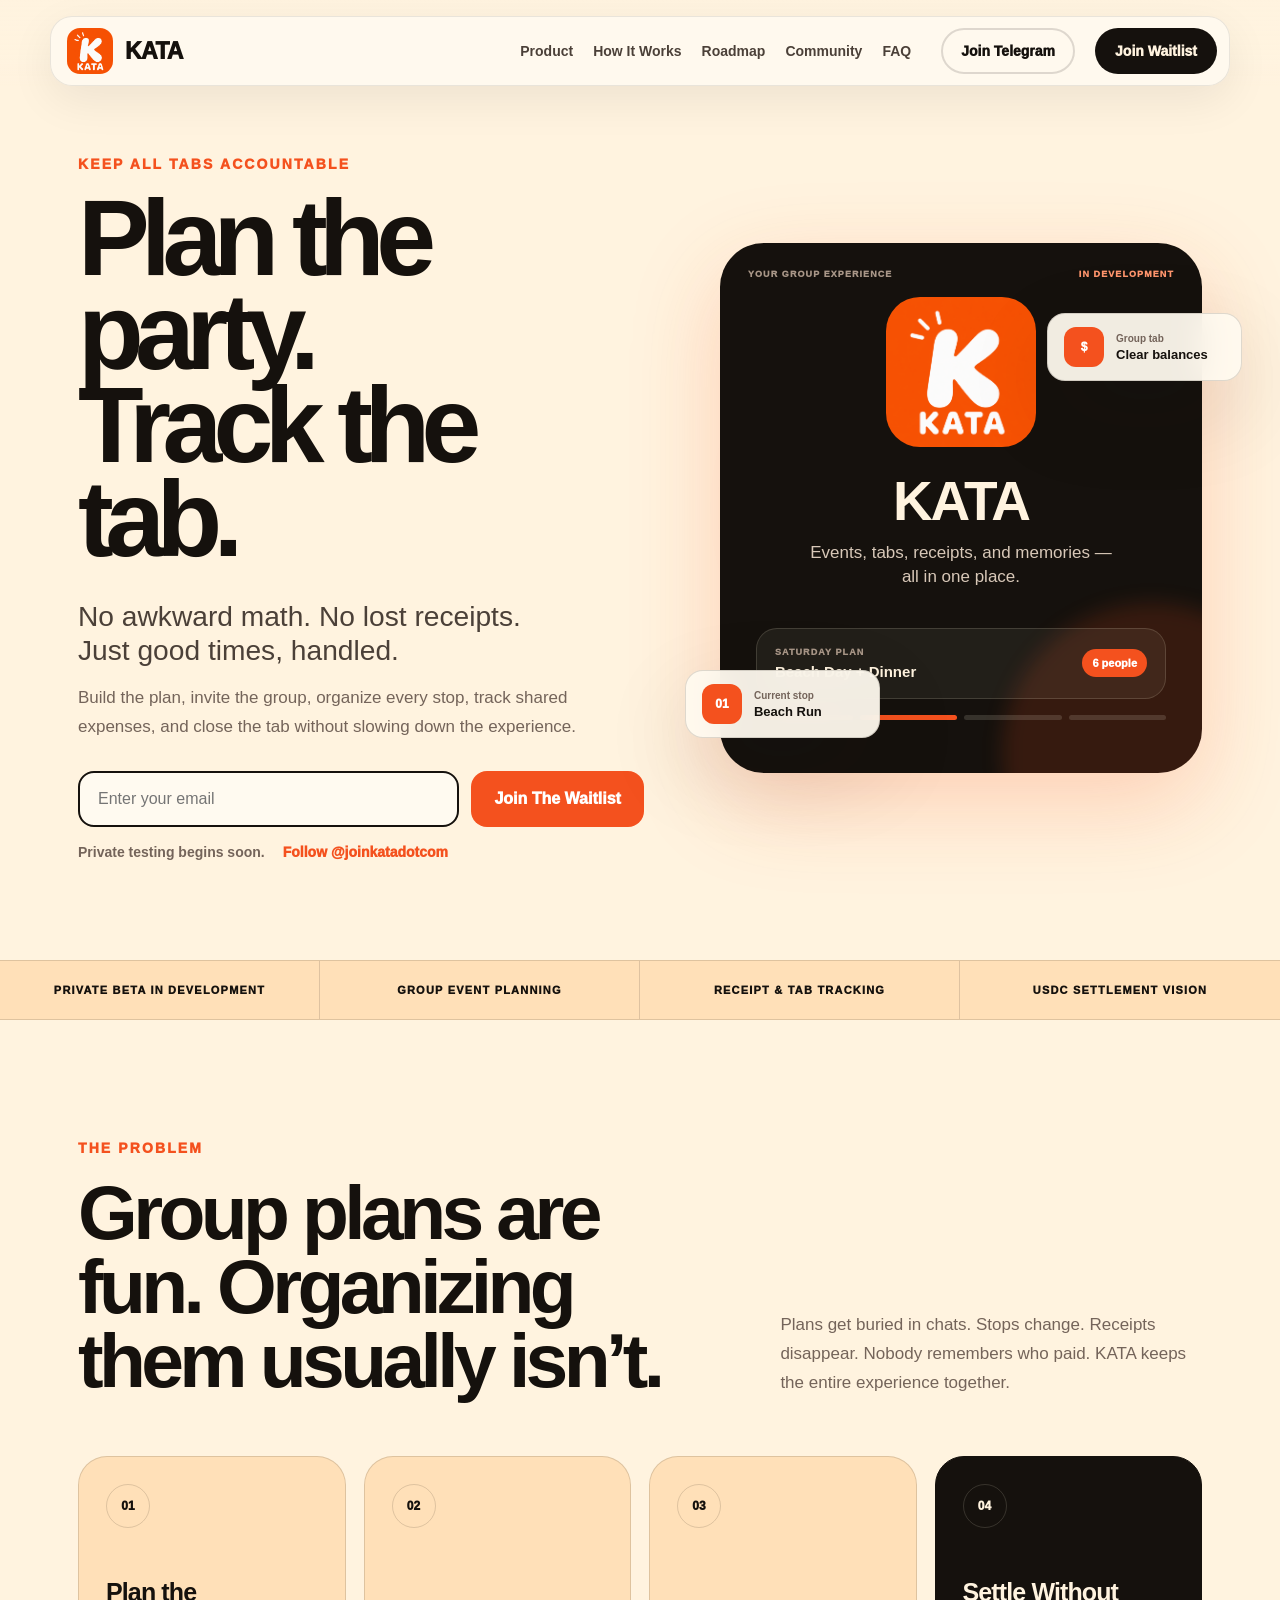
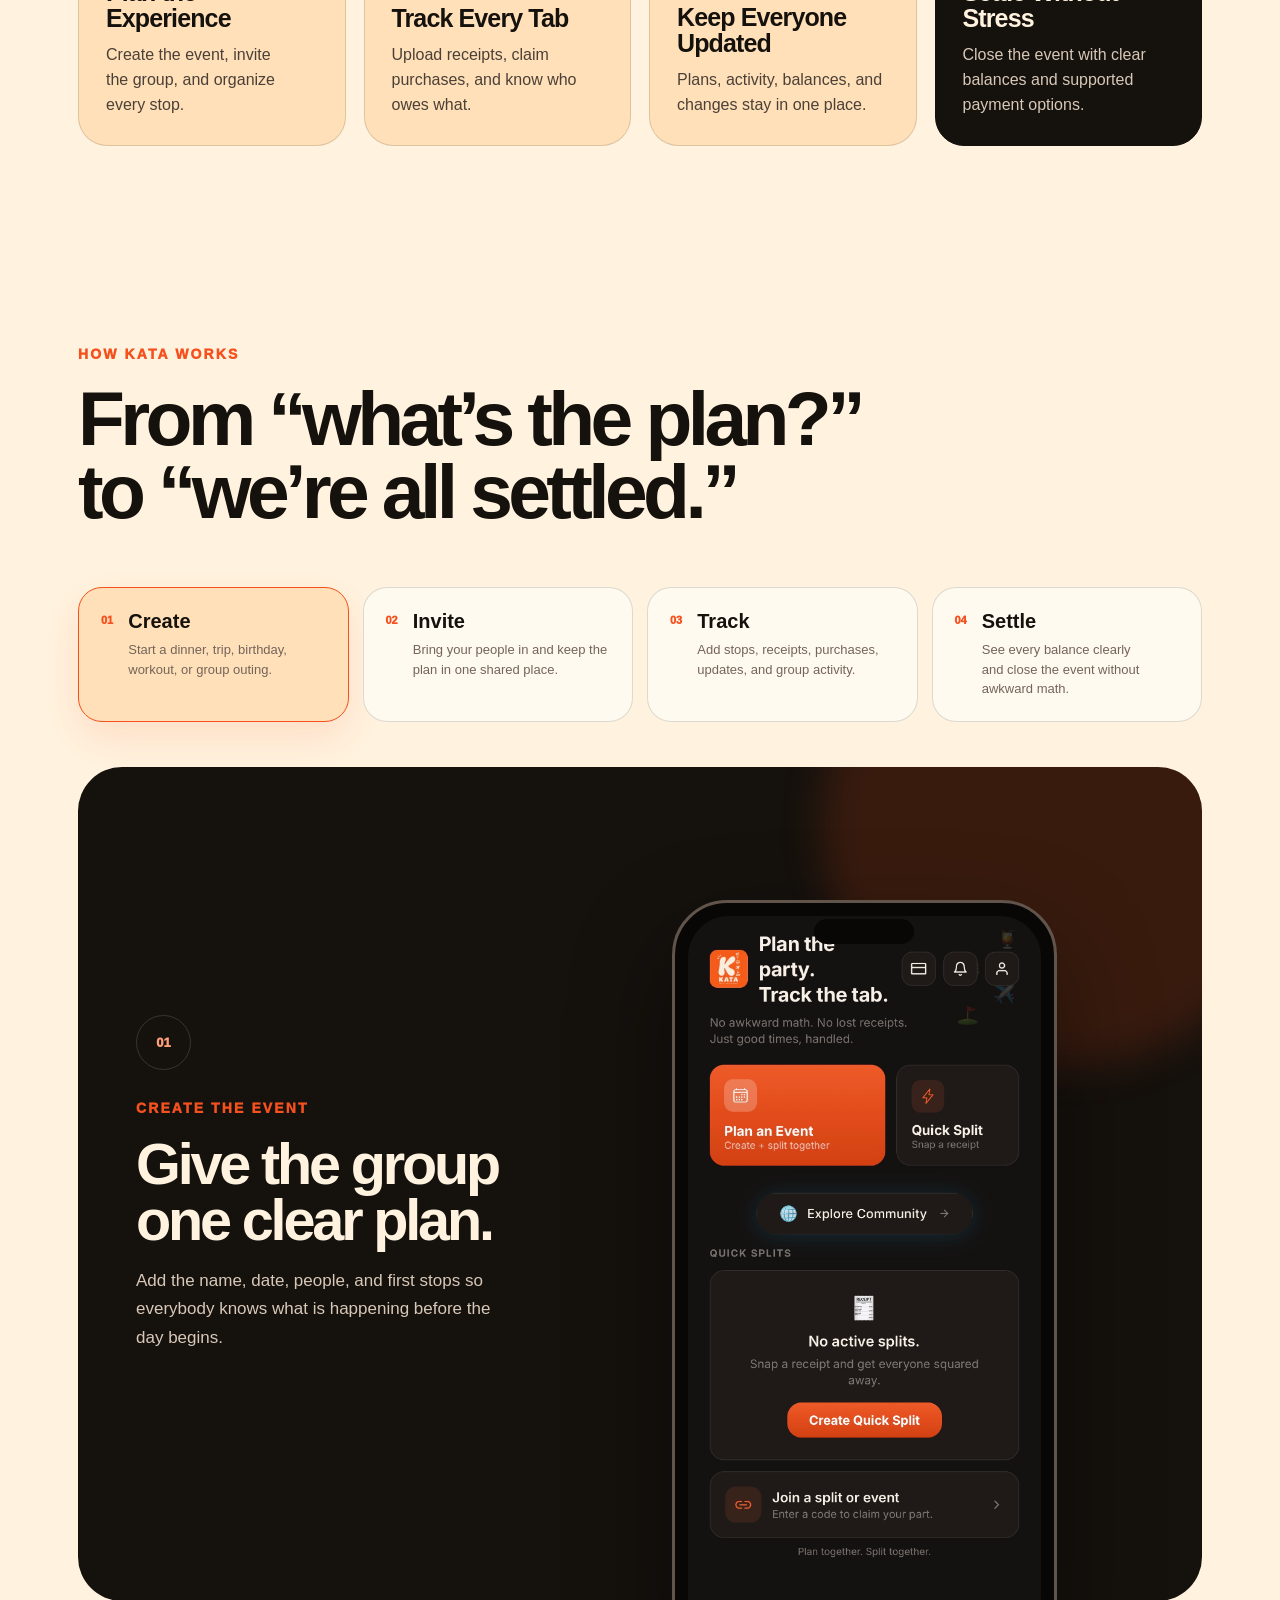
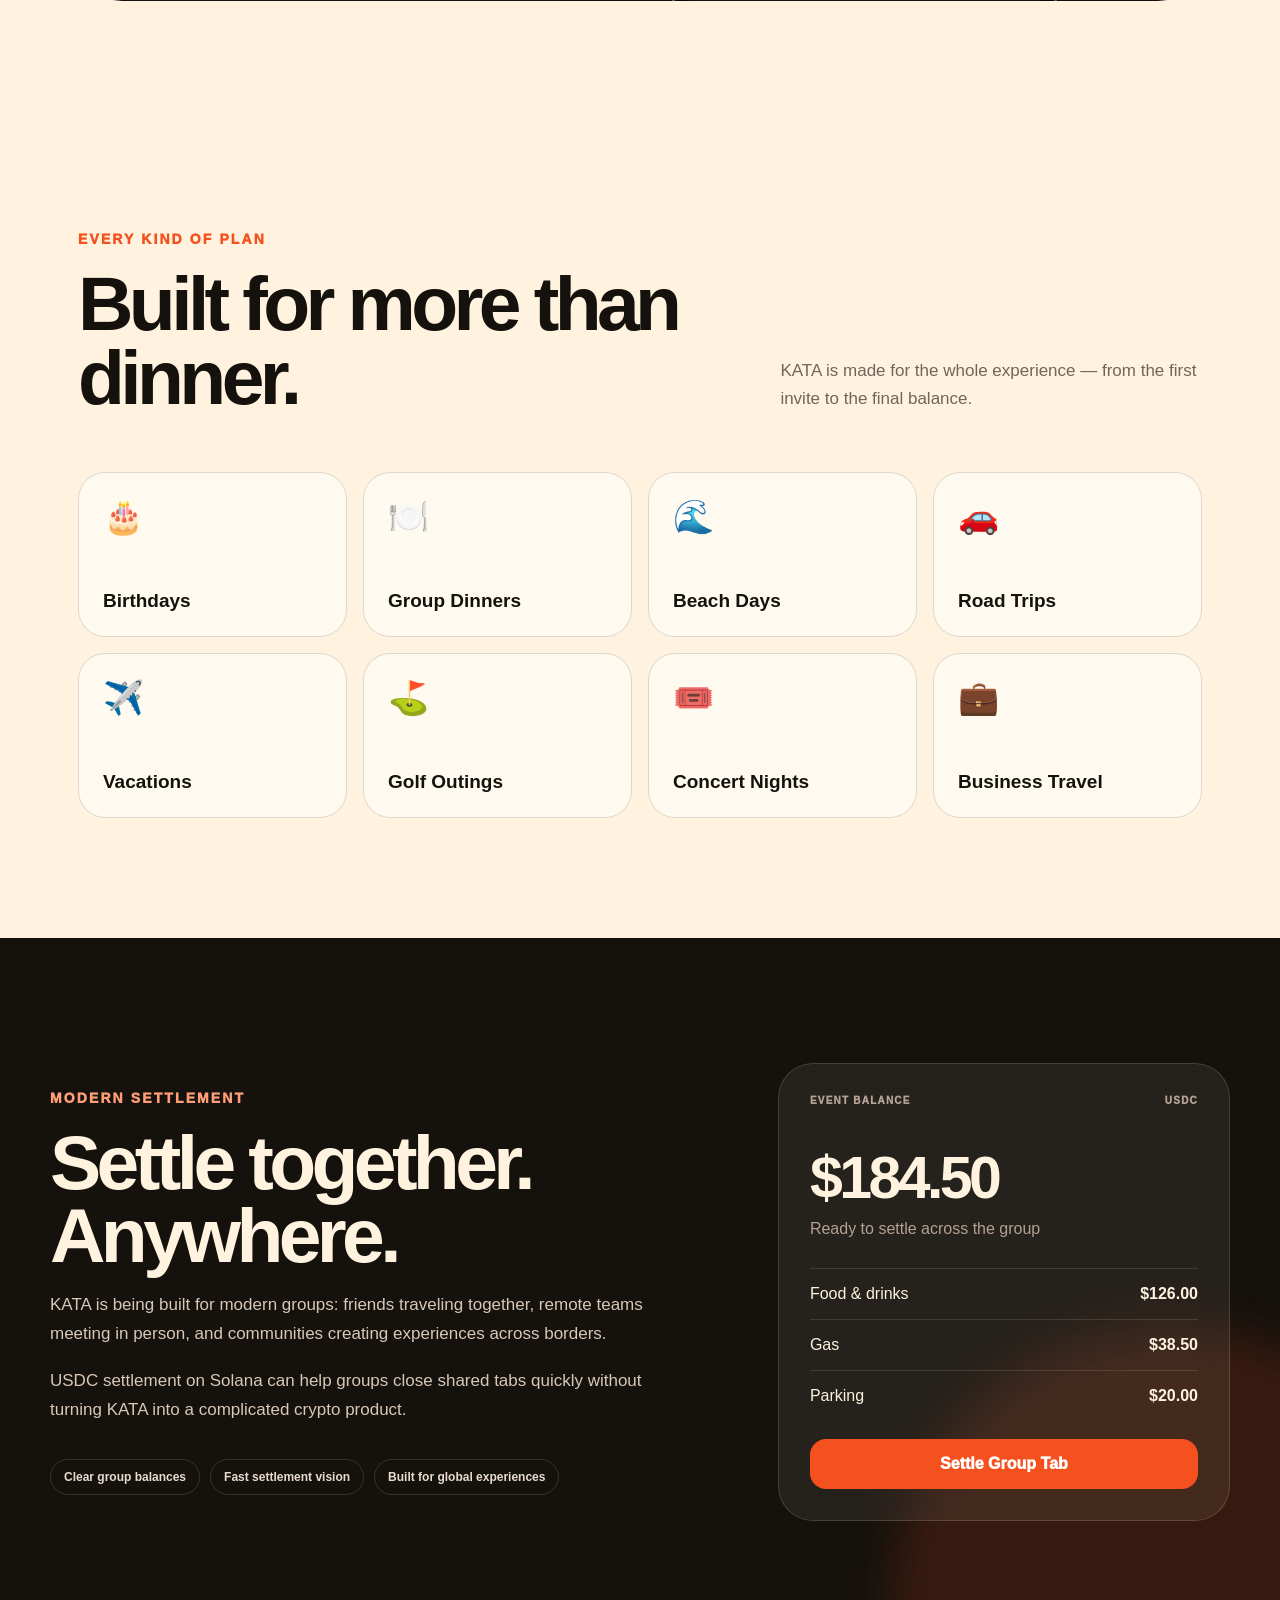
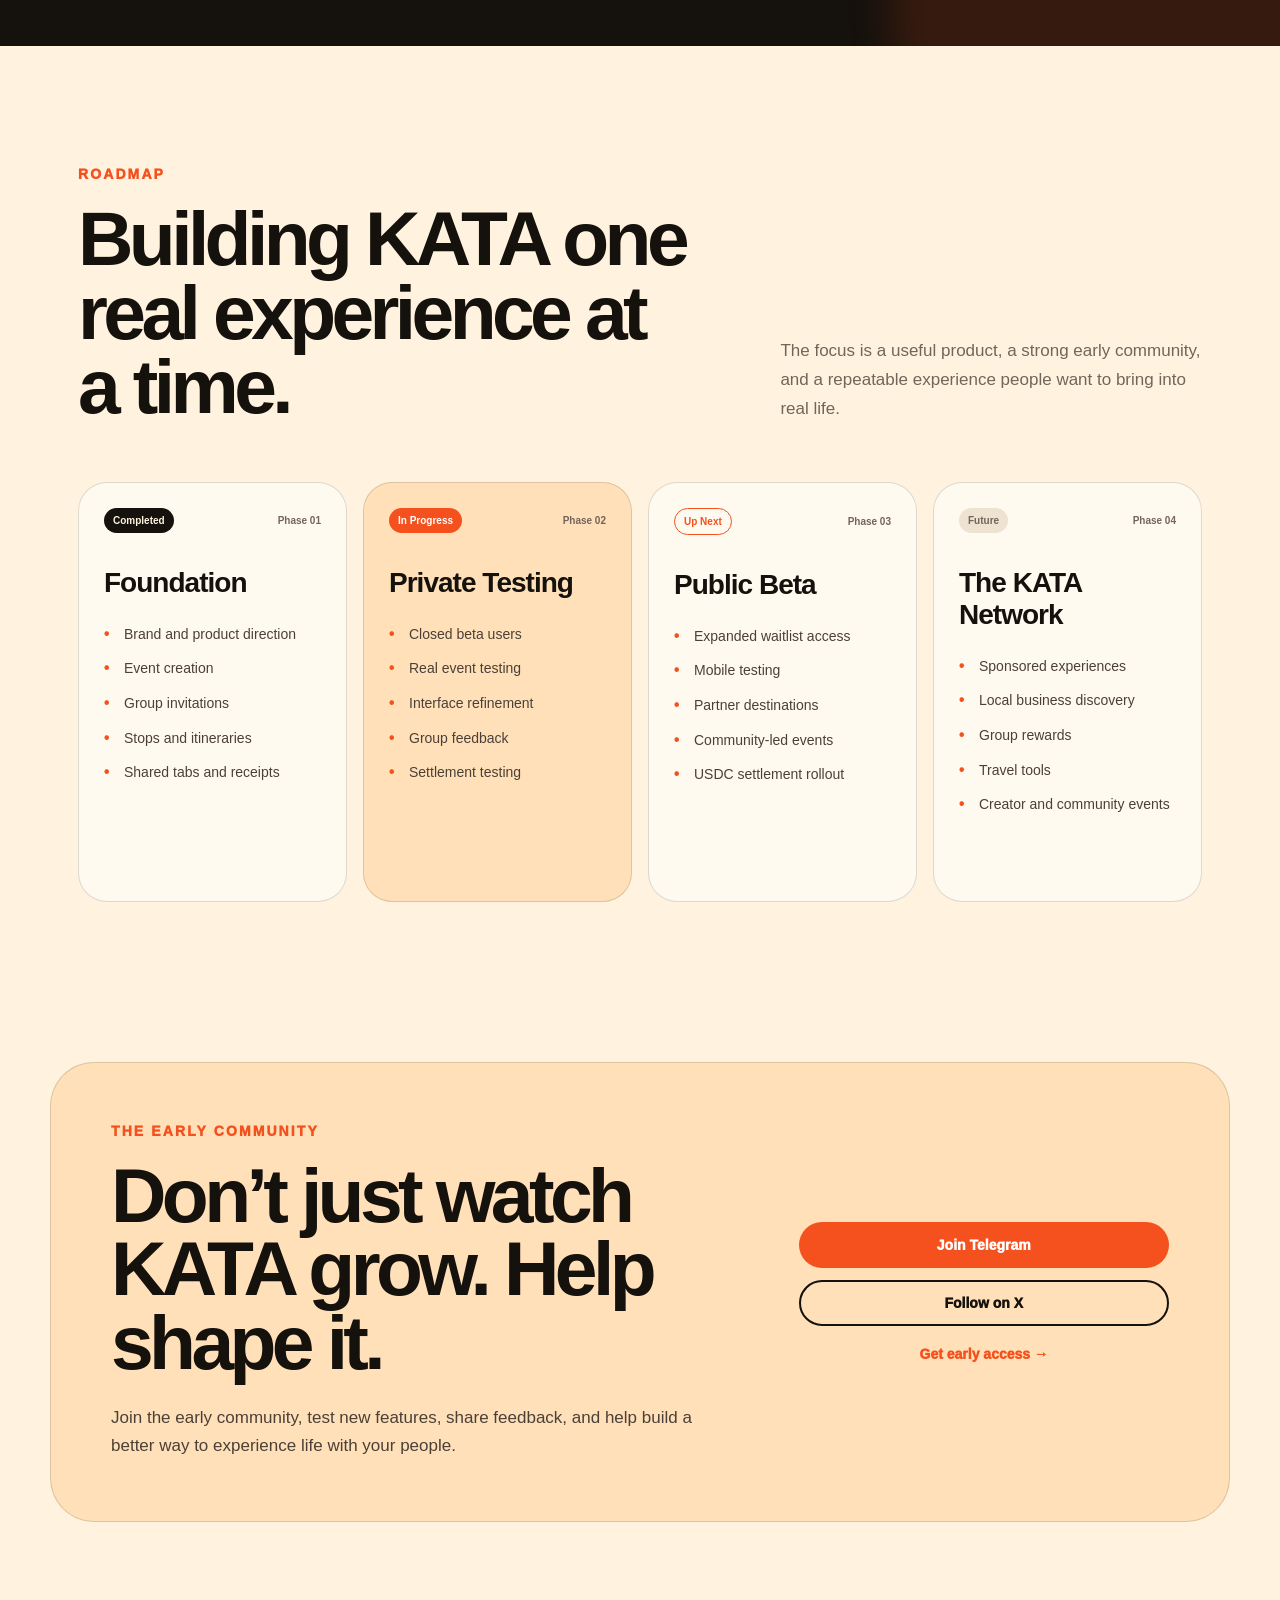
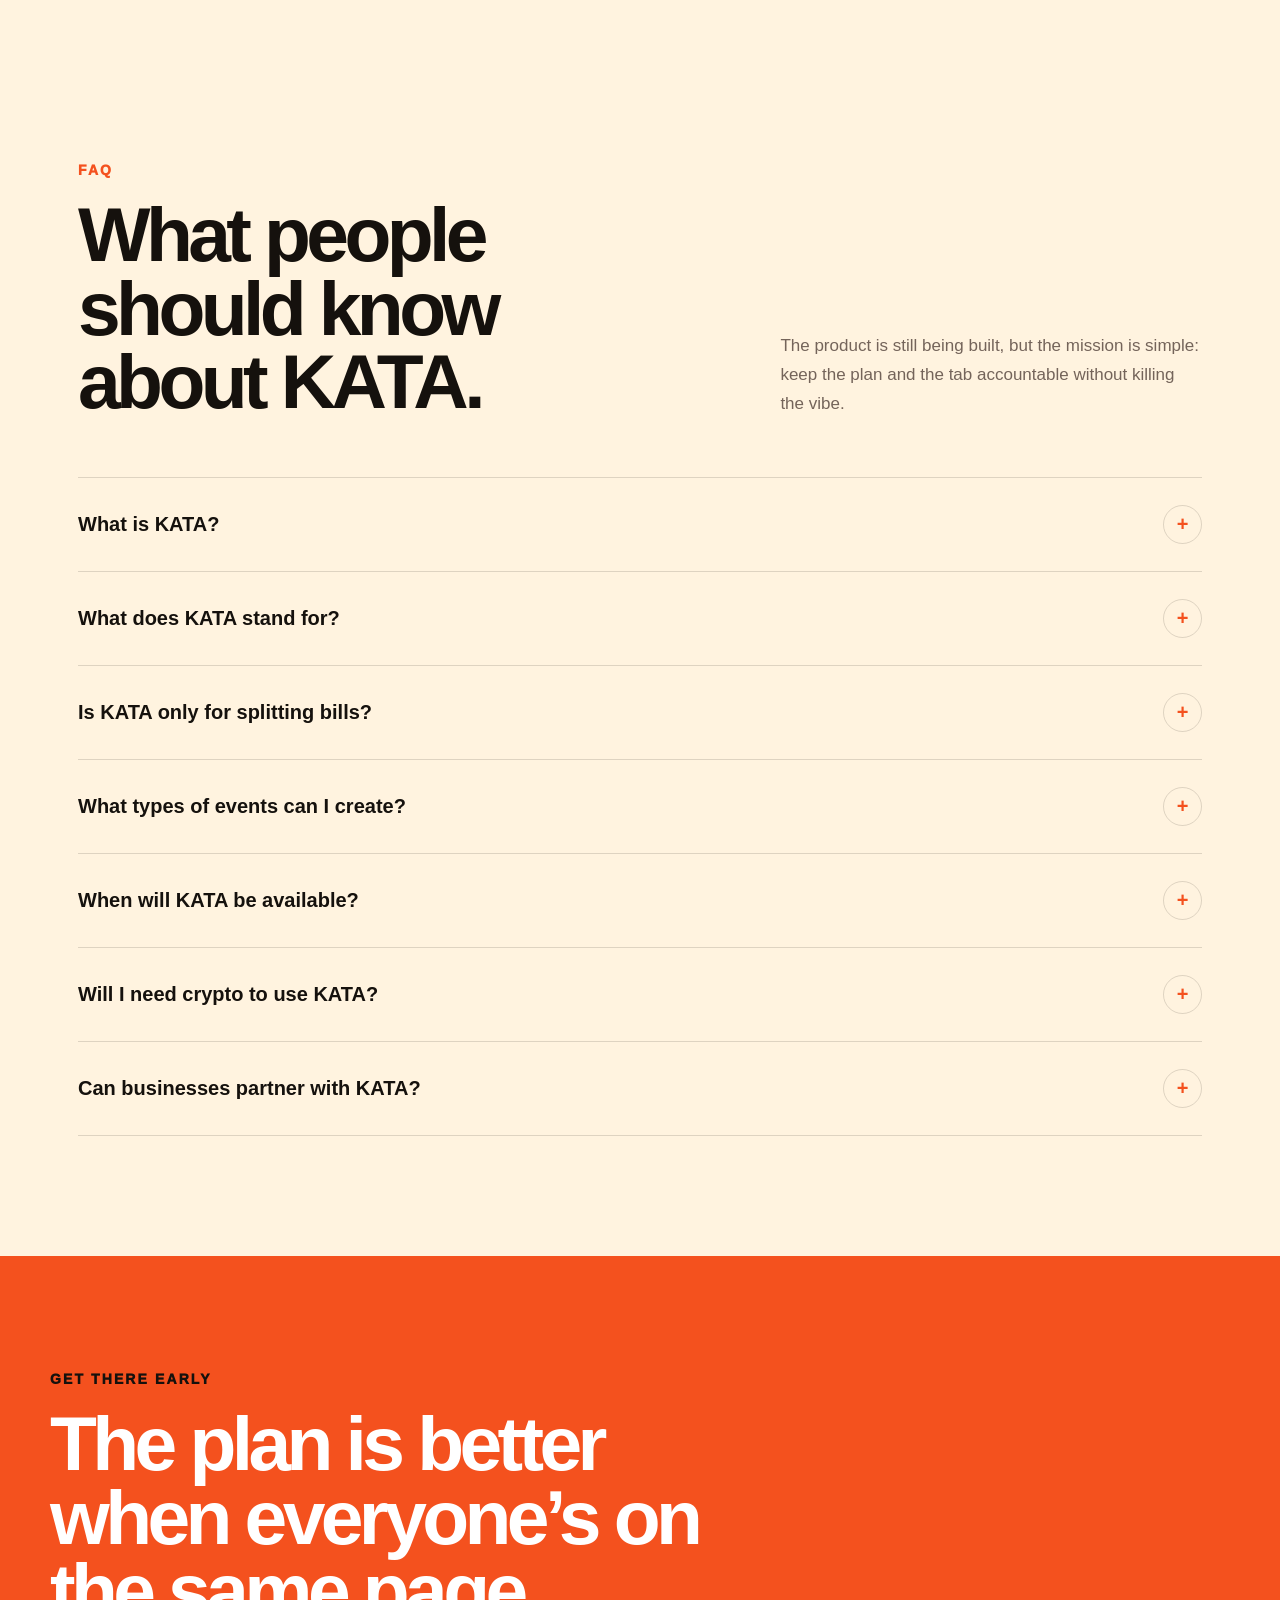
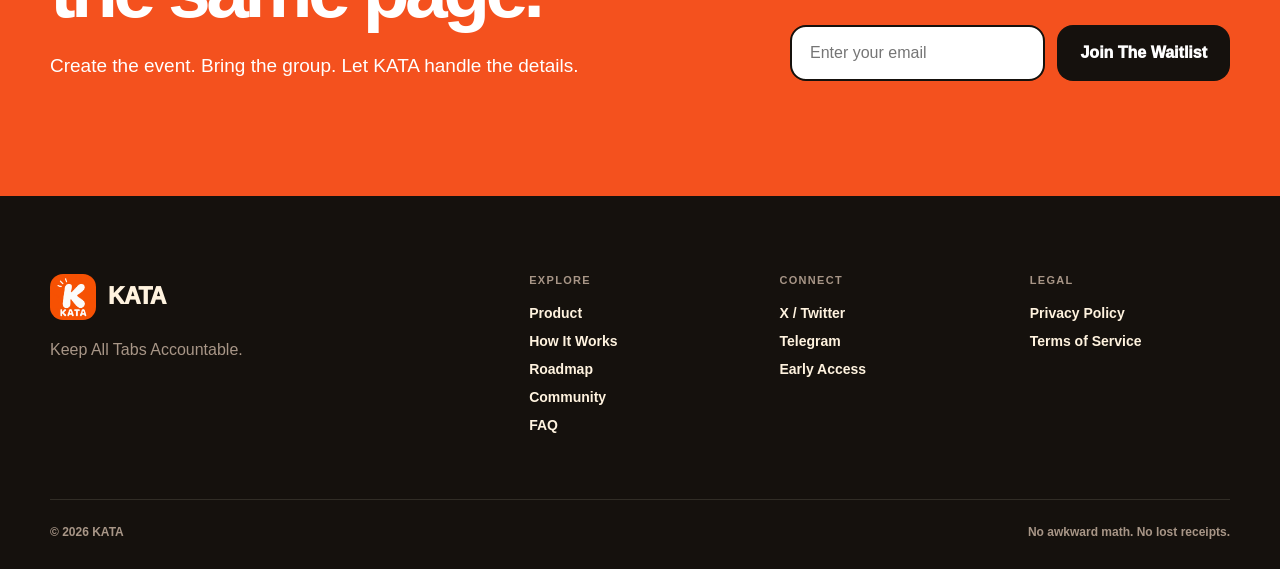
==== commit baf45c07: "Remove app preview from index.html Removed the app preview section from the phone shell." ====
--- a/index.html
+++ b/index.html
@@ -466,71 +466,13 @@
 
           <div class="phone-speaker"></div>
 
-          <div class="phone-screen">
-
-            <div class="app-preview" id="app-preview">
-
-              <div class="app-preview-header">
-
-                <img
-                  src="KATAMAINLOGO.png"
-                  alt=""
-                />
-
-                <div>
-                  <small>KATA Event</small>
-
-                  <strong id="preview-event">
-                    Beach Day + Dinner
-                  </strong>
-                </div>
-
-              </div>
-
-              <div class="preview-banner">
-
-                <small id="preview-label">
-                  Next Step
-                </small>
-
-                <strong id="preview-main">
-                  Create your group experience
-                </strong>
-
-              </div>
-
-              <div class="preview-list" id="preview-list">
-
-                <div>
-                  <span>1</span>
-                  <p>Choose the event</p>
-                  <b>Ready</b>
-                </div>
-
-                <div>
-                  <span>2</span>
-                  <p>Add the date</p>
-                  <b>Ready</b>
-                </div>
-
-                <div>
-                  <span>3</span>
-                  <p>Invite the group</p>
-                  <b>Next</b>
-                </div>
-
-              </div>
-
-              <button
-                type="button"
-                tabindex="-1"
-                id="preview-button">
-                Continue
-              </button>
-
-            </div>
-
-          </div>
+         <div class="phone-screen">
+  <img
+    class="real-app-screen"
+    src="kata-home-page.jpg"
+    alt="KATA app home screen"
+  />
+</div>
 
         </div>
 
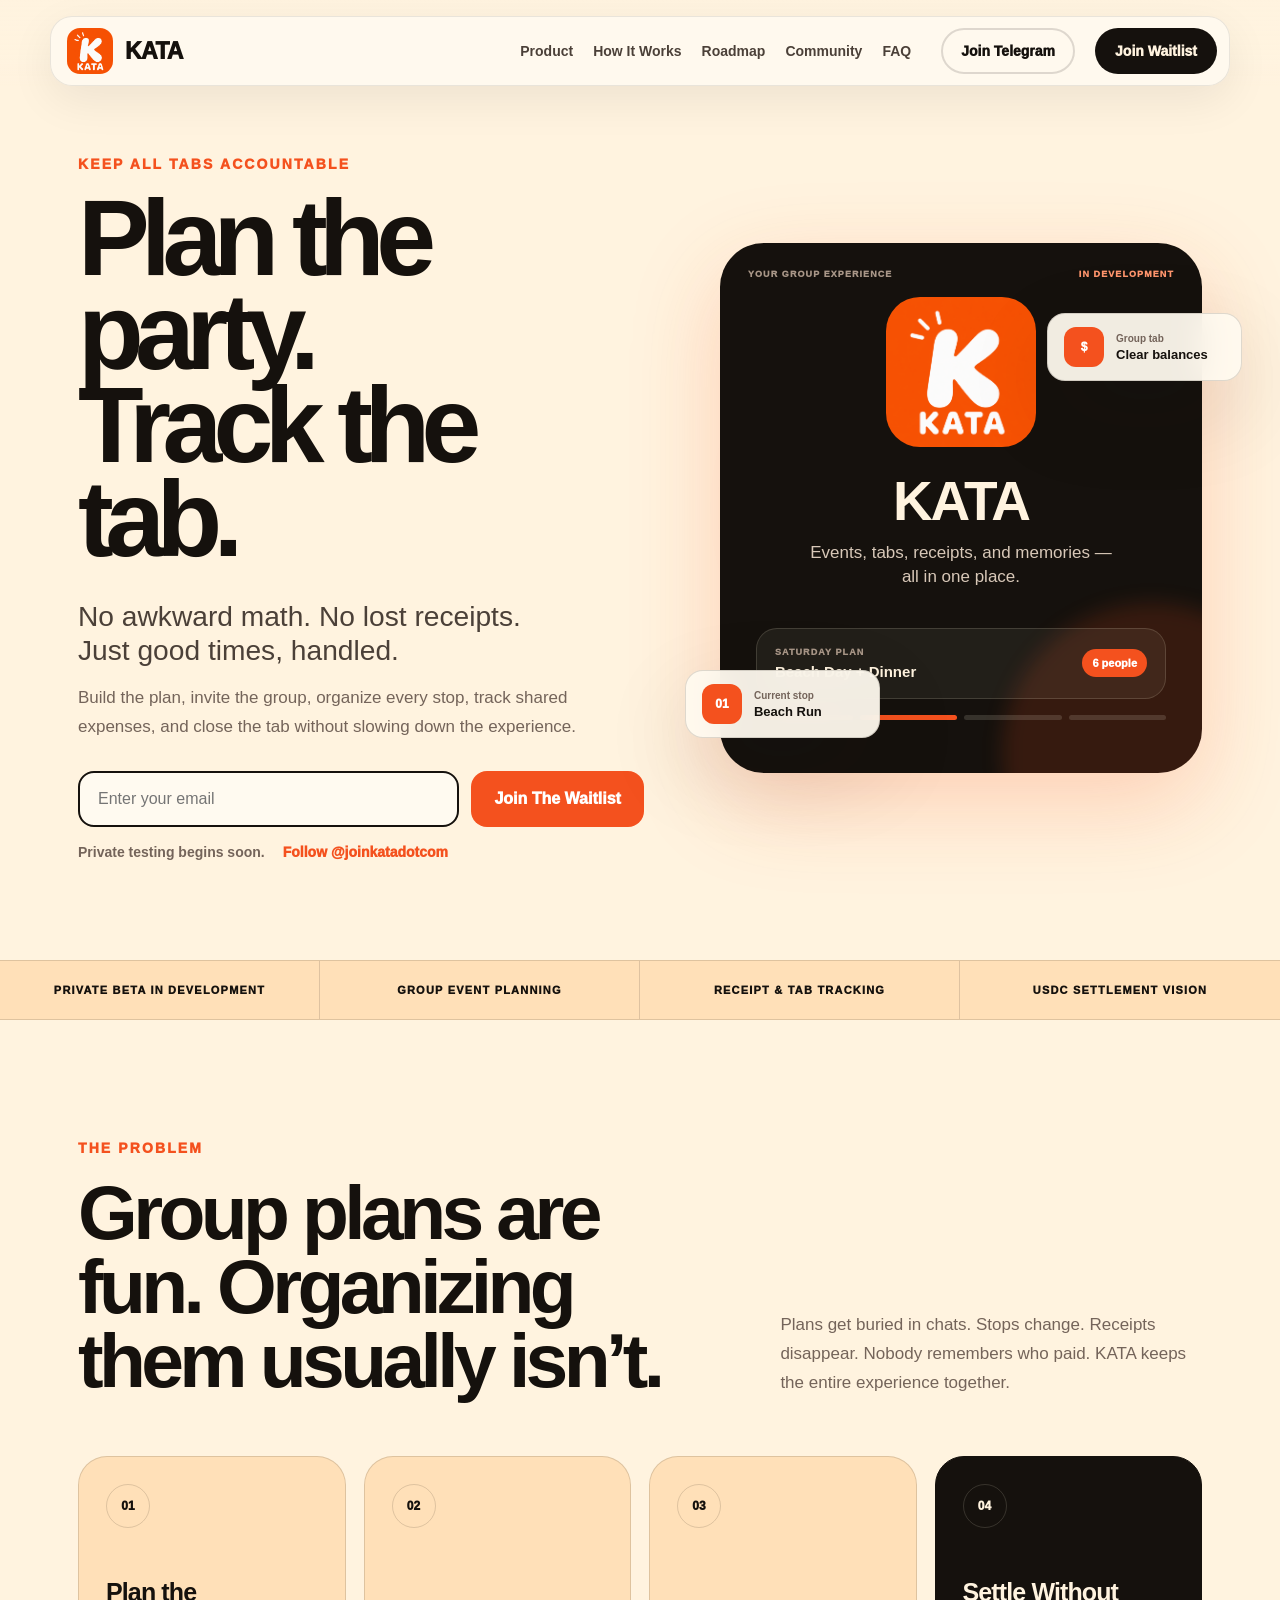
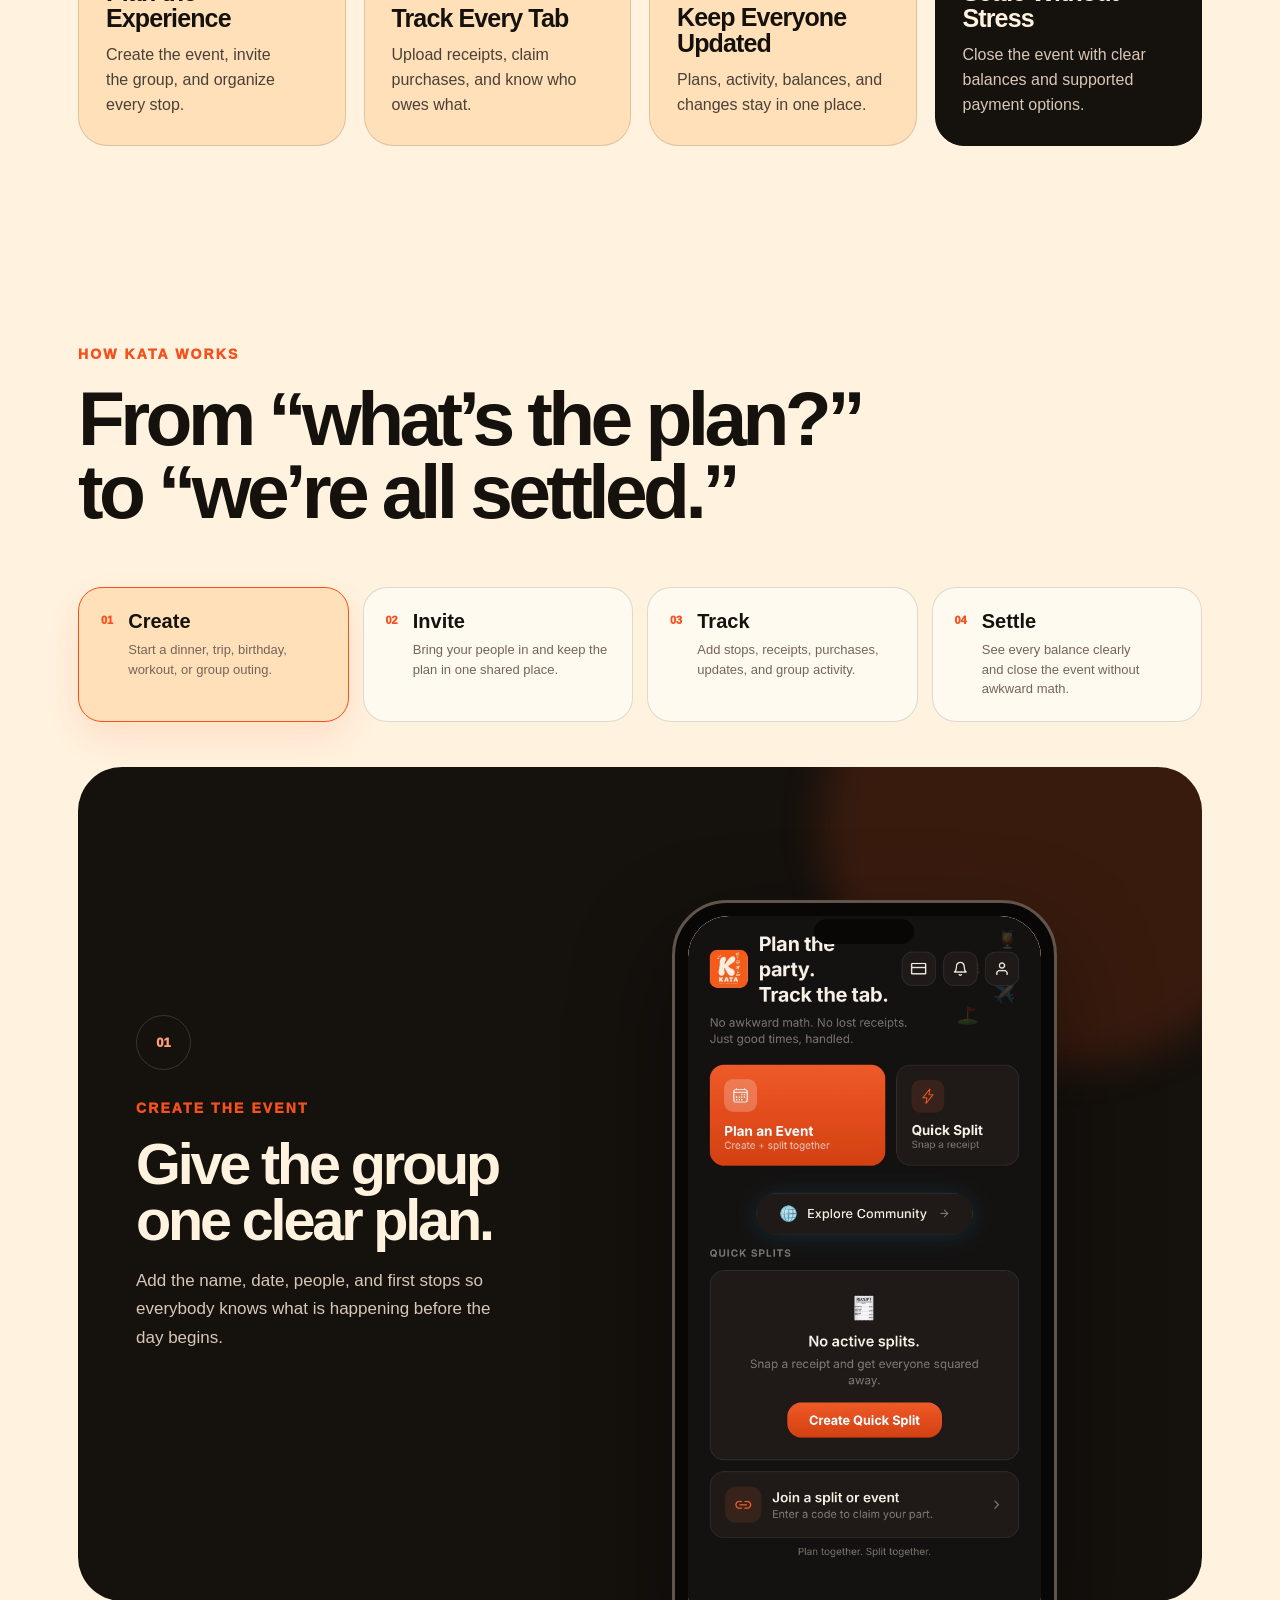
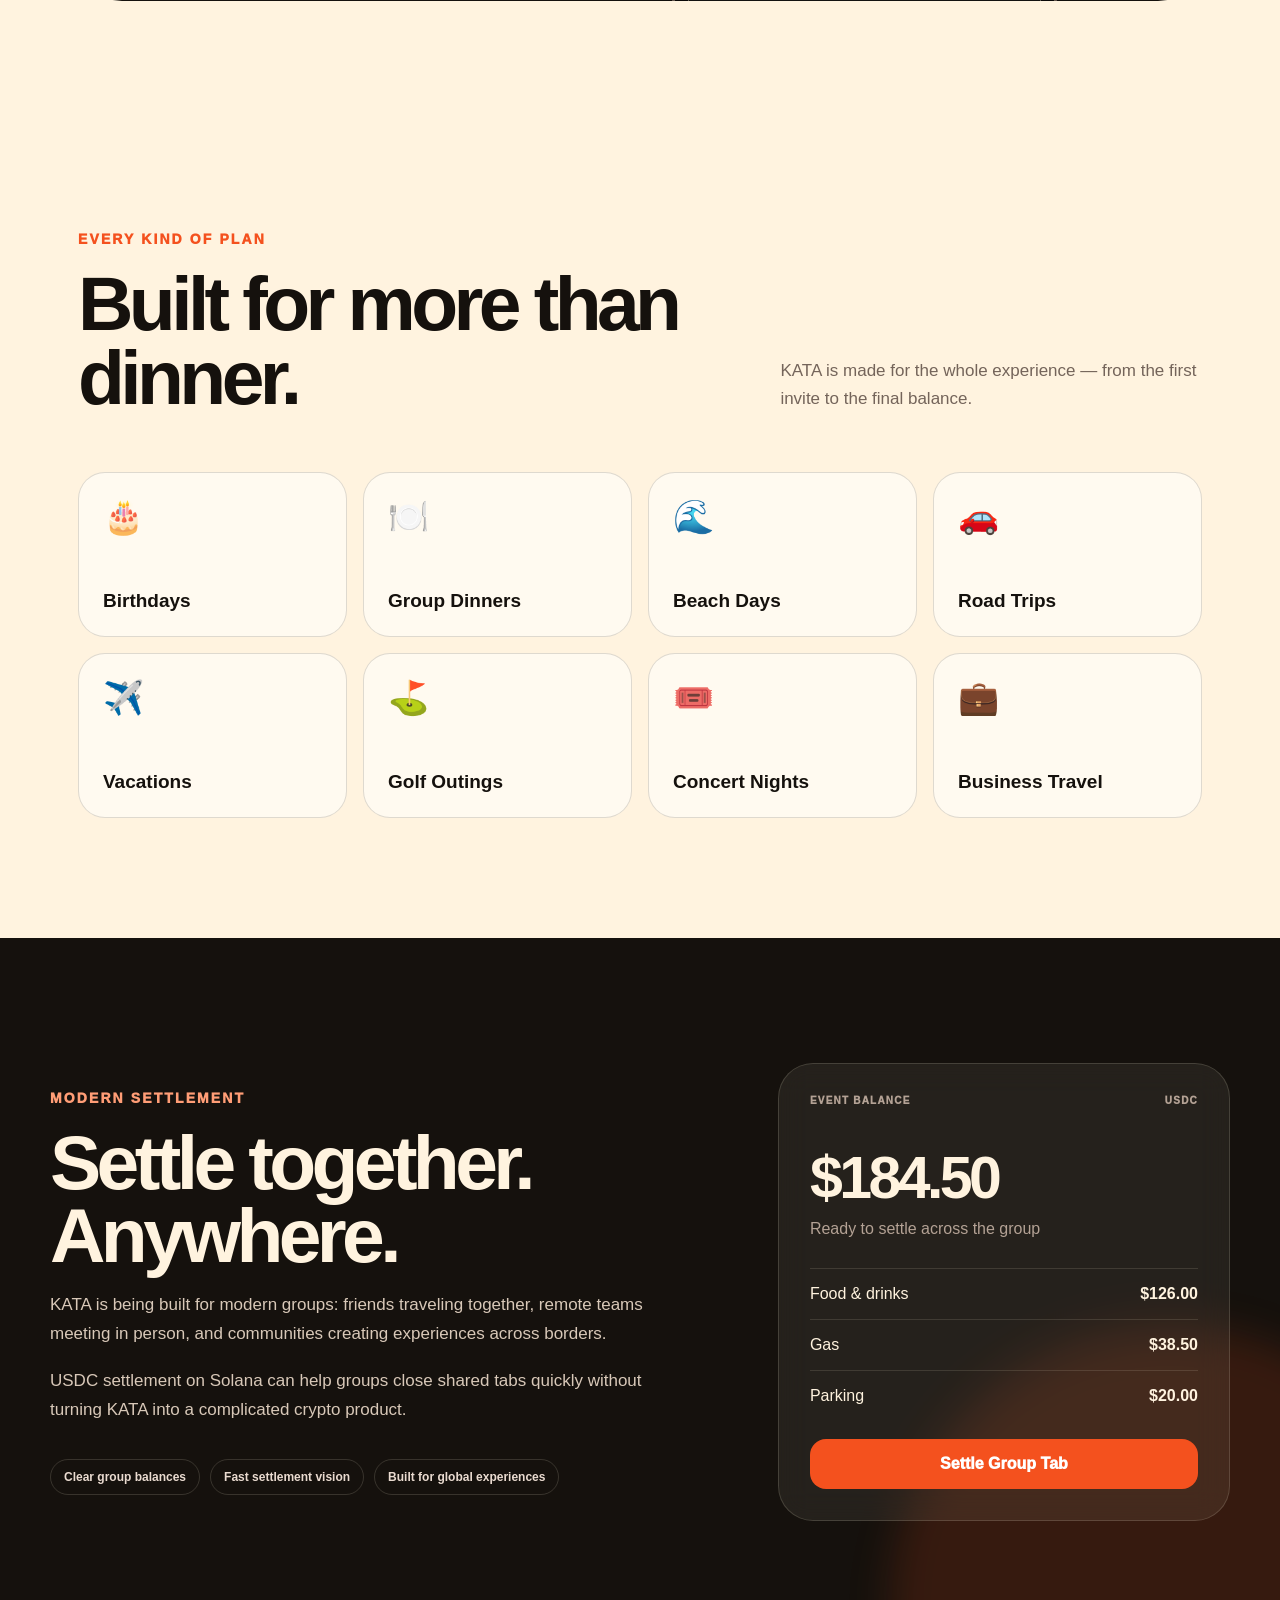
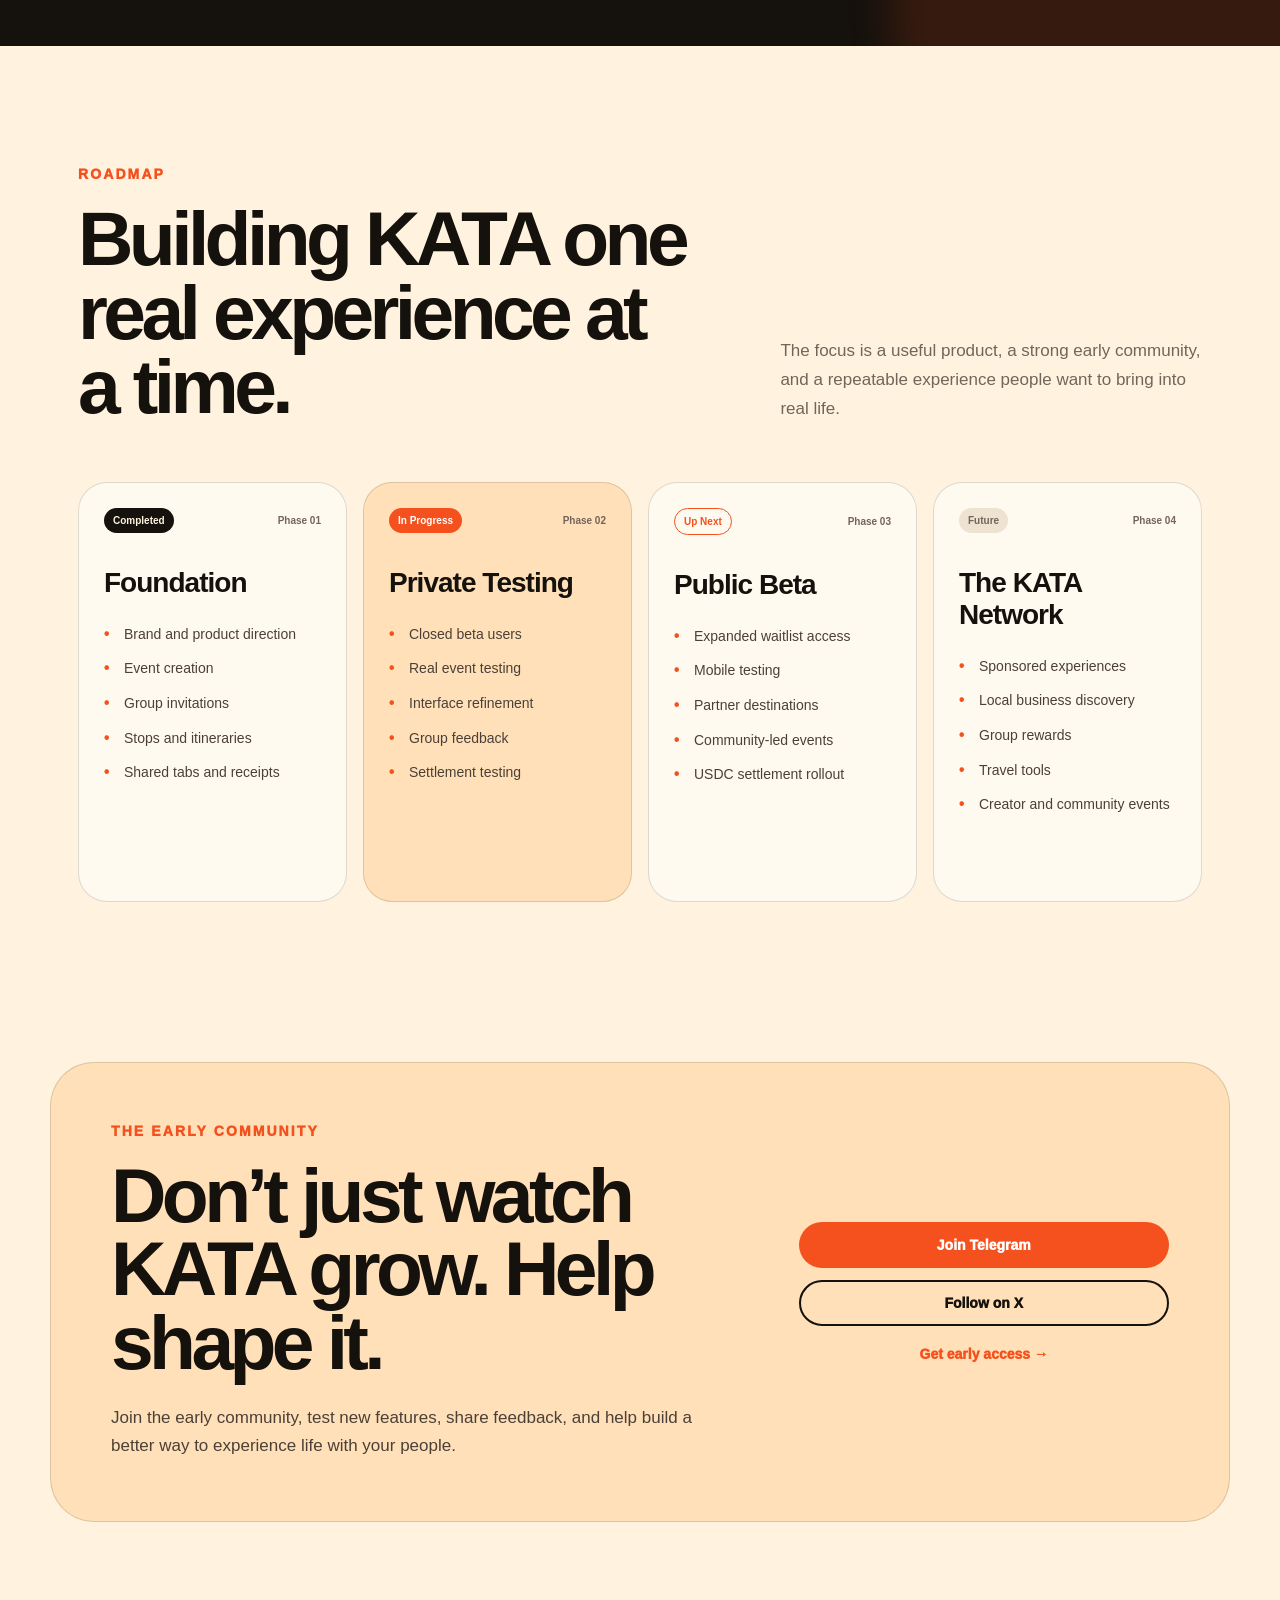
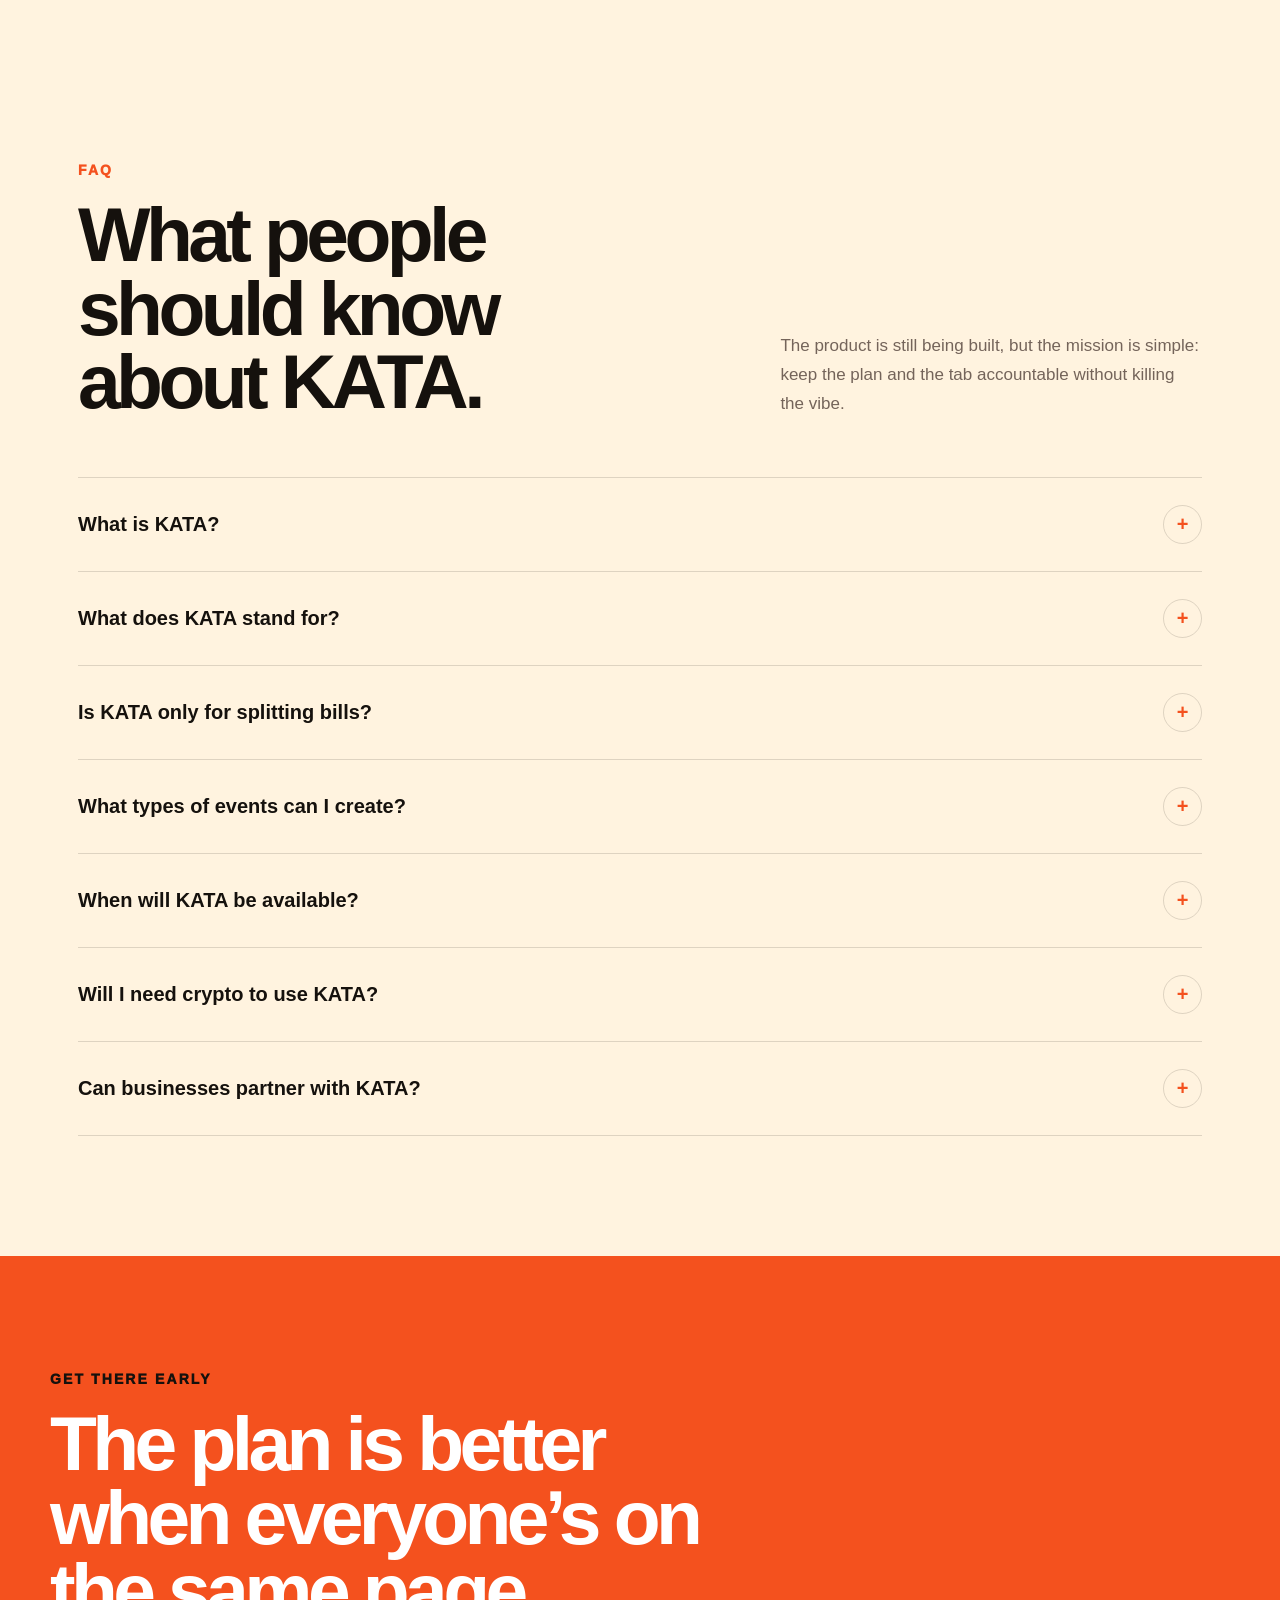
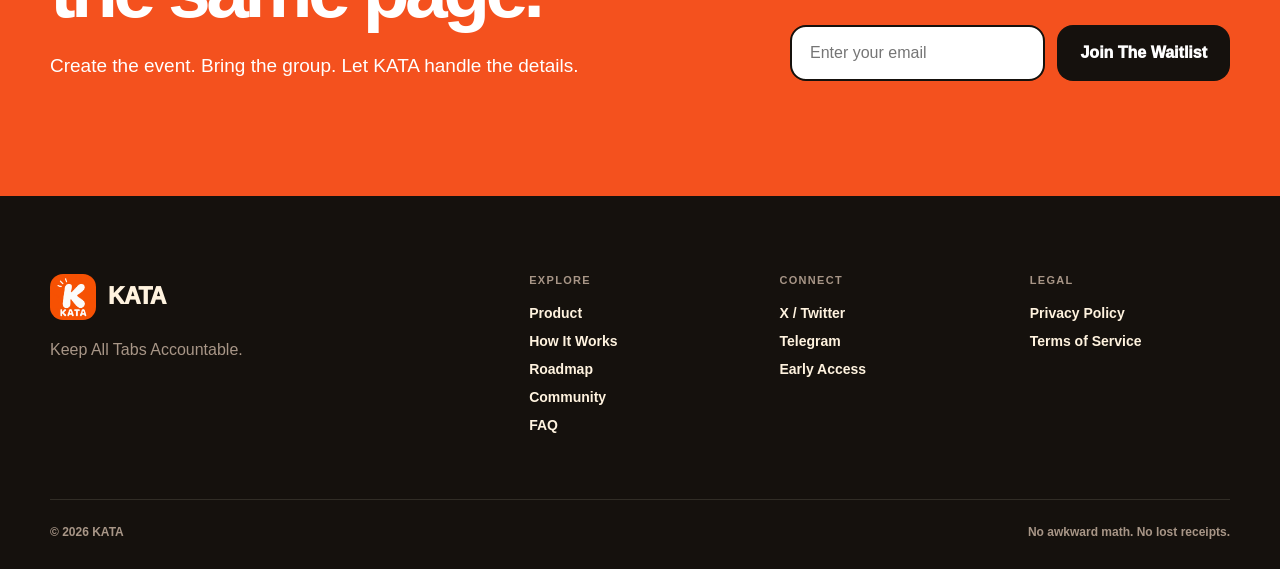
==== commit a846c860: "Update index.html" ====
--- a/index.html
+++ b/index.html
@@ -761,7 +761,7 @@
           <!-- Replace this with your official Telegram invite link. -->
           <a
             class="button button-orange telegram-link"
-            href="https://t.me/"
+            href="https://t.me/joinkatadotcom"
             target="_blank"
             rel="noopener">
             Join Telegram
@@ -1045,7 +1045,7 @@
         <!-- Replace this with your official Telegram invite link. -->
         <a
           class="telegram-link"
-          href="https://t.me/"
+          href="https://t.me/joinkatadotcom"
           target="_blank"
           rel="noopener">
           Telegram
--- a/style.css
+++ b/style.css
@@ -1949,3 +1949,12 @@
     transform: none;
   }
 }
+.real-app-screen {
+  width: 100%;
+  height: 100%;
+  min-height: 650px;
+  display: block;
+  object-fit: cover;
+  object-position: top center;
+  border-radius: 41px;
+}
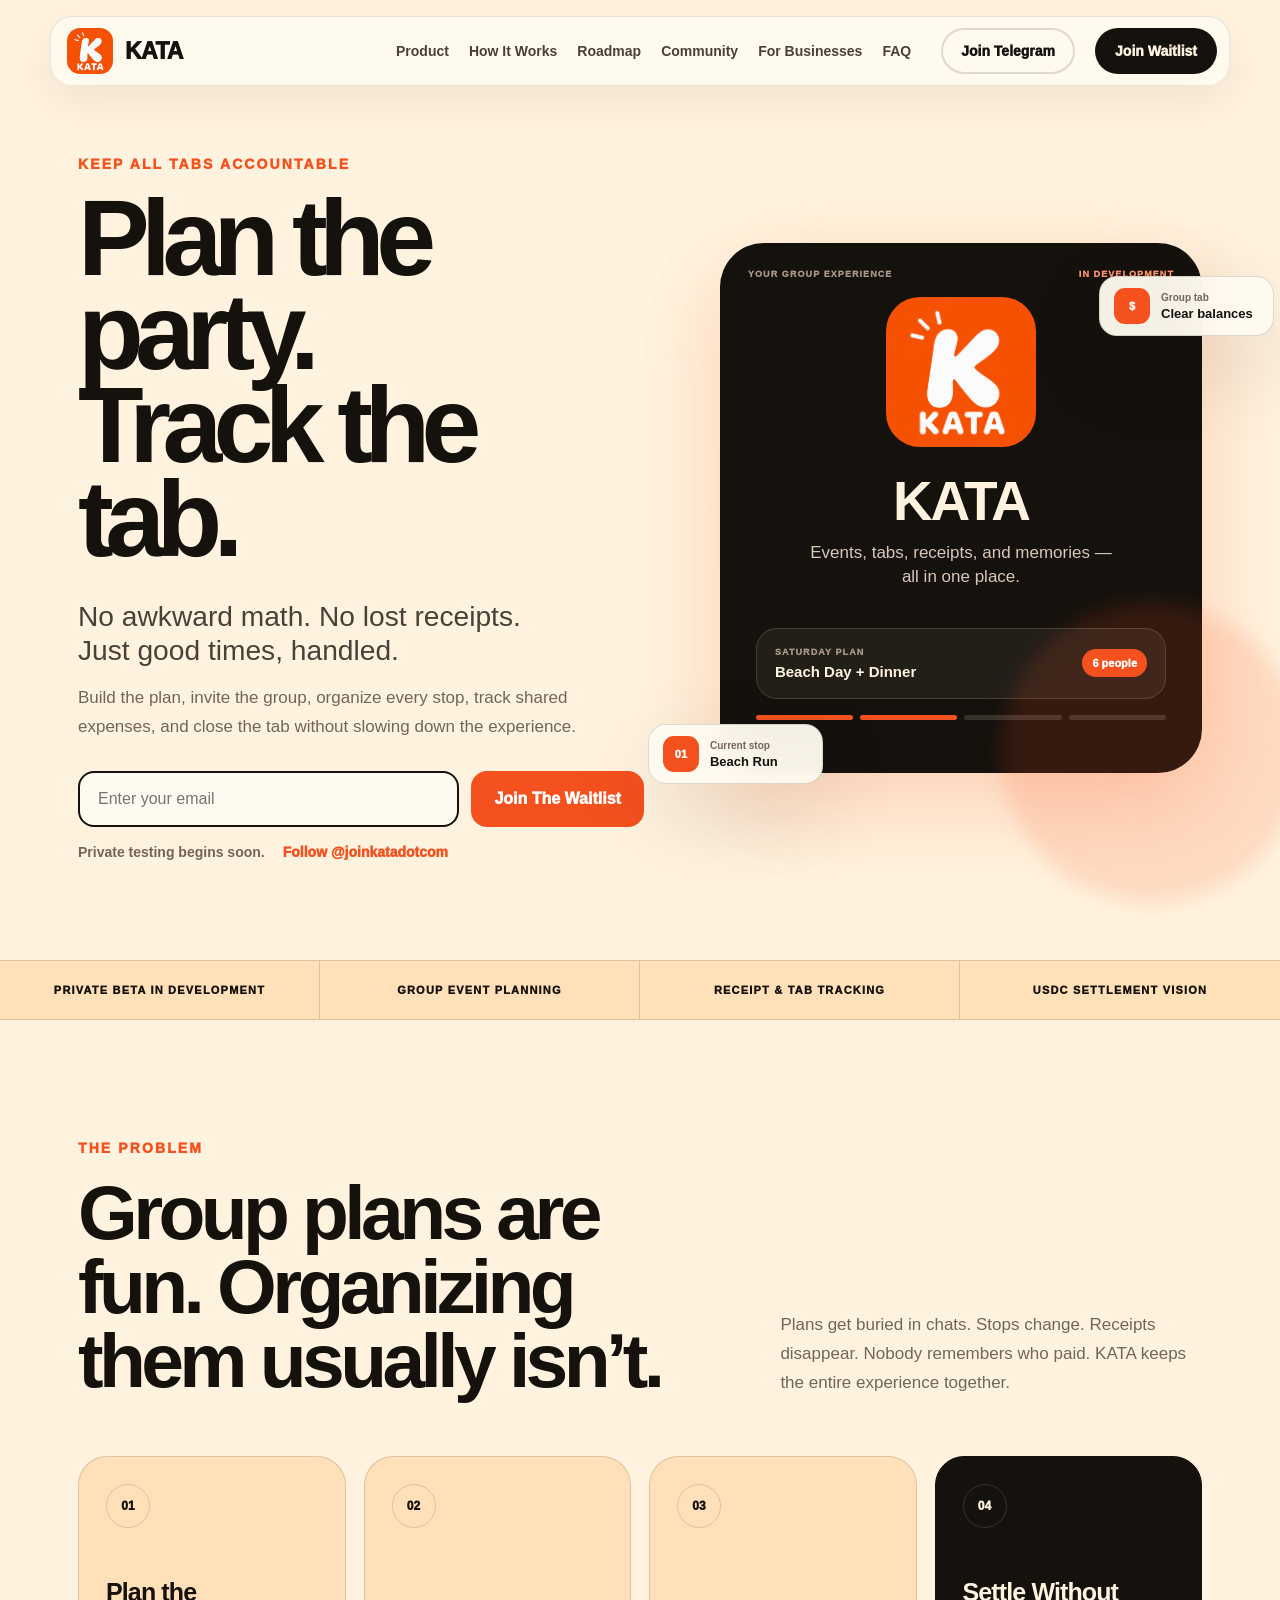
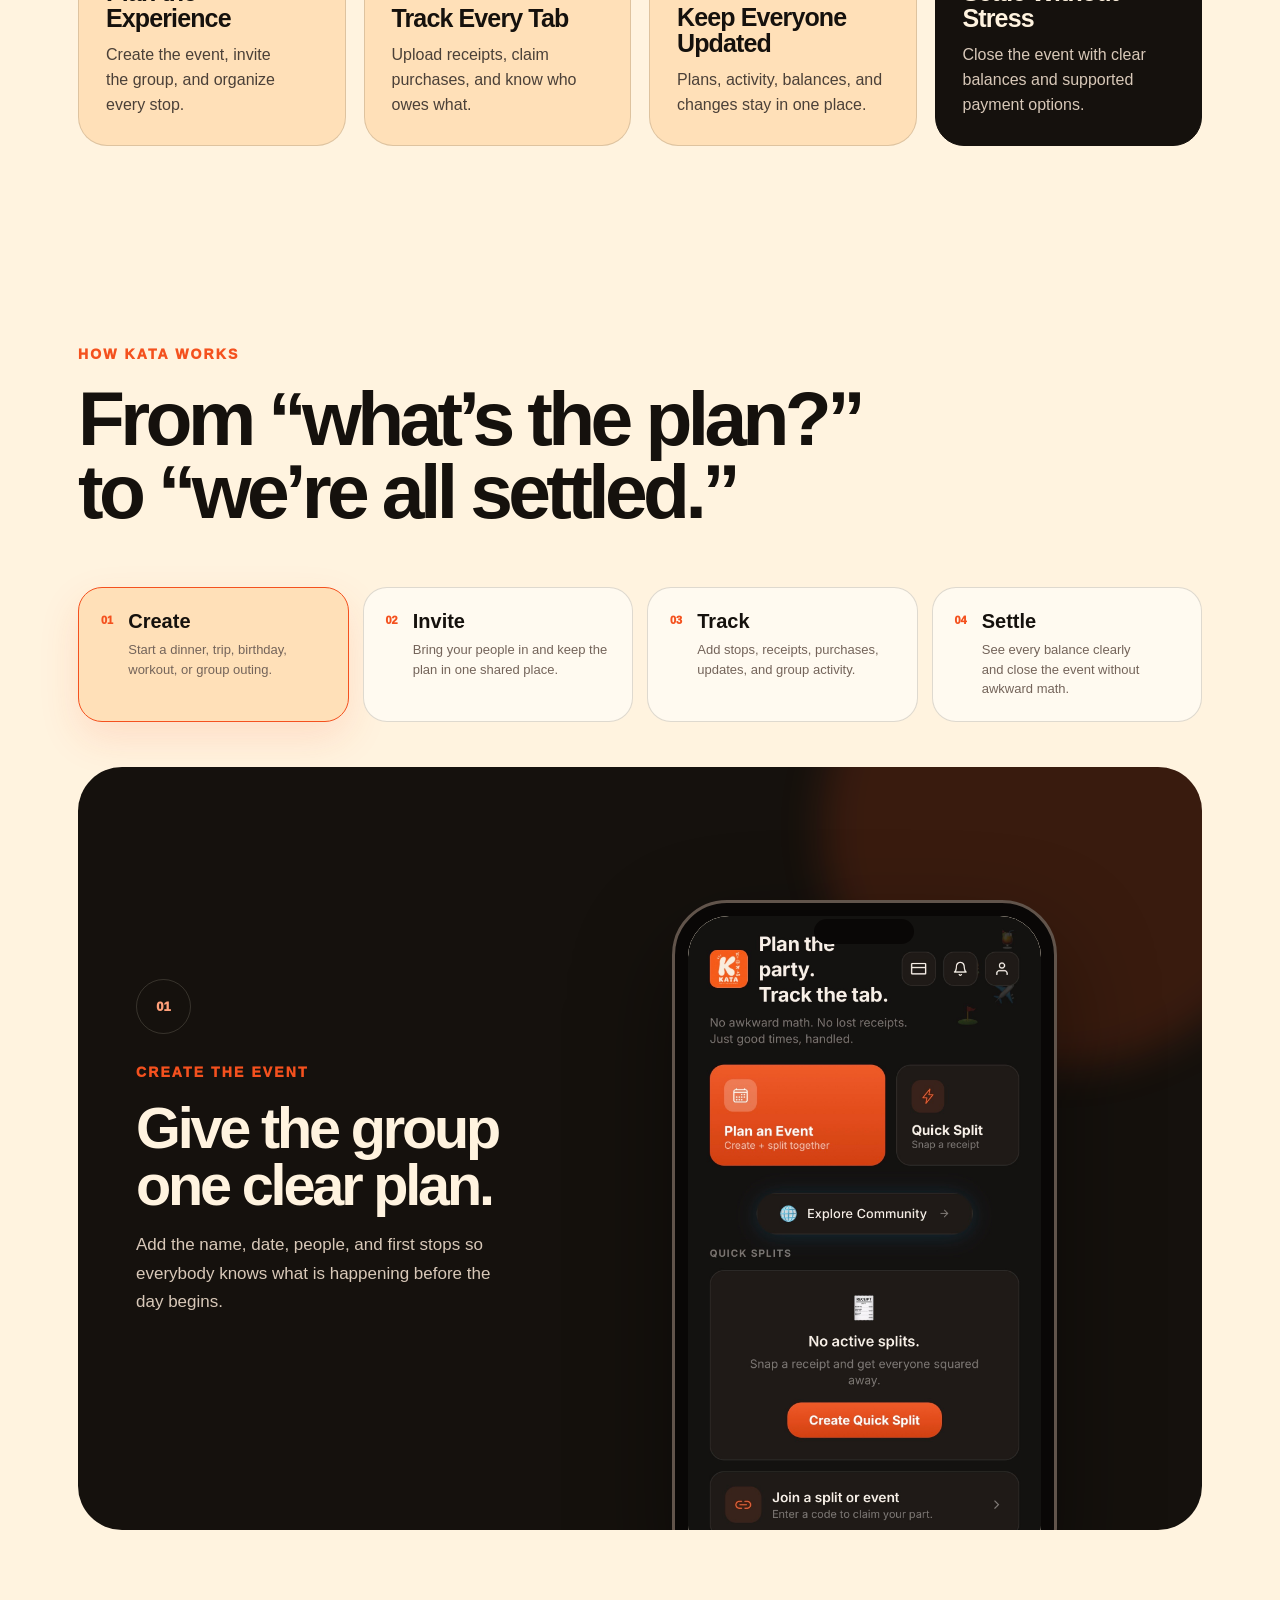
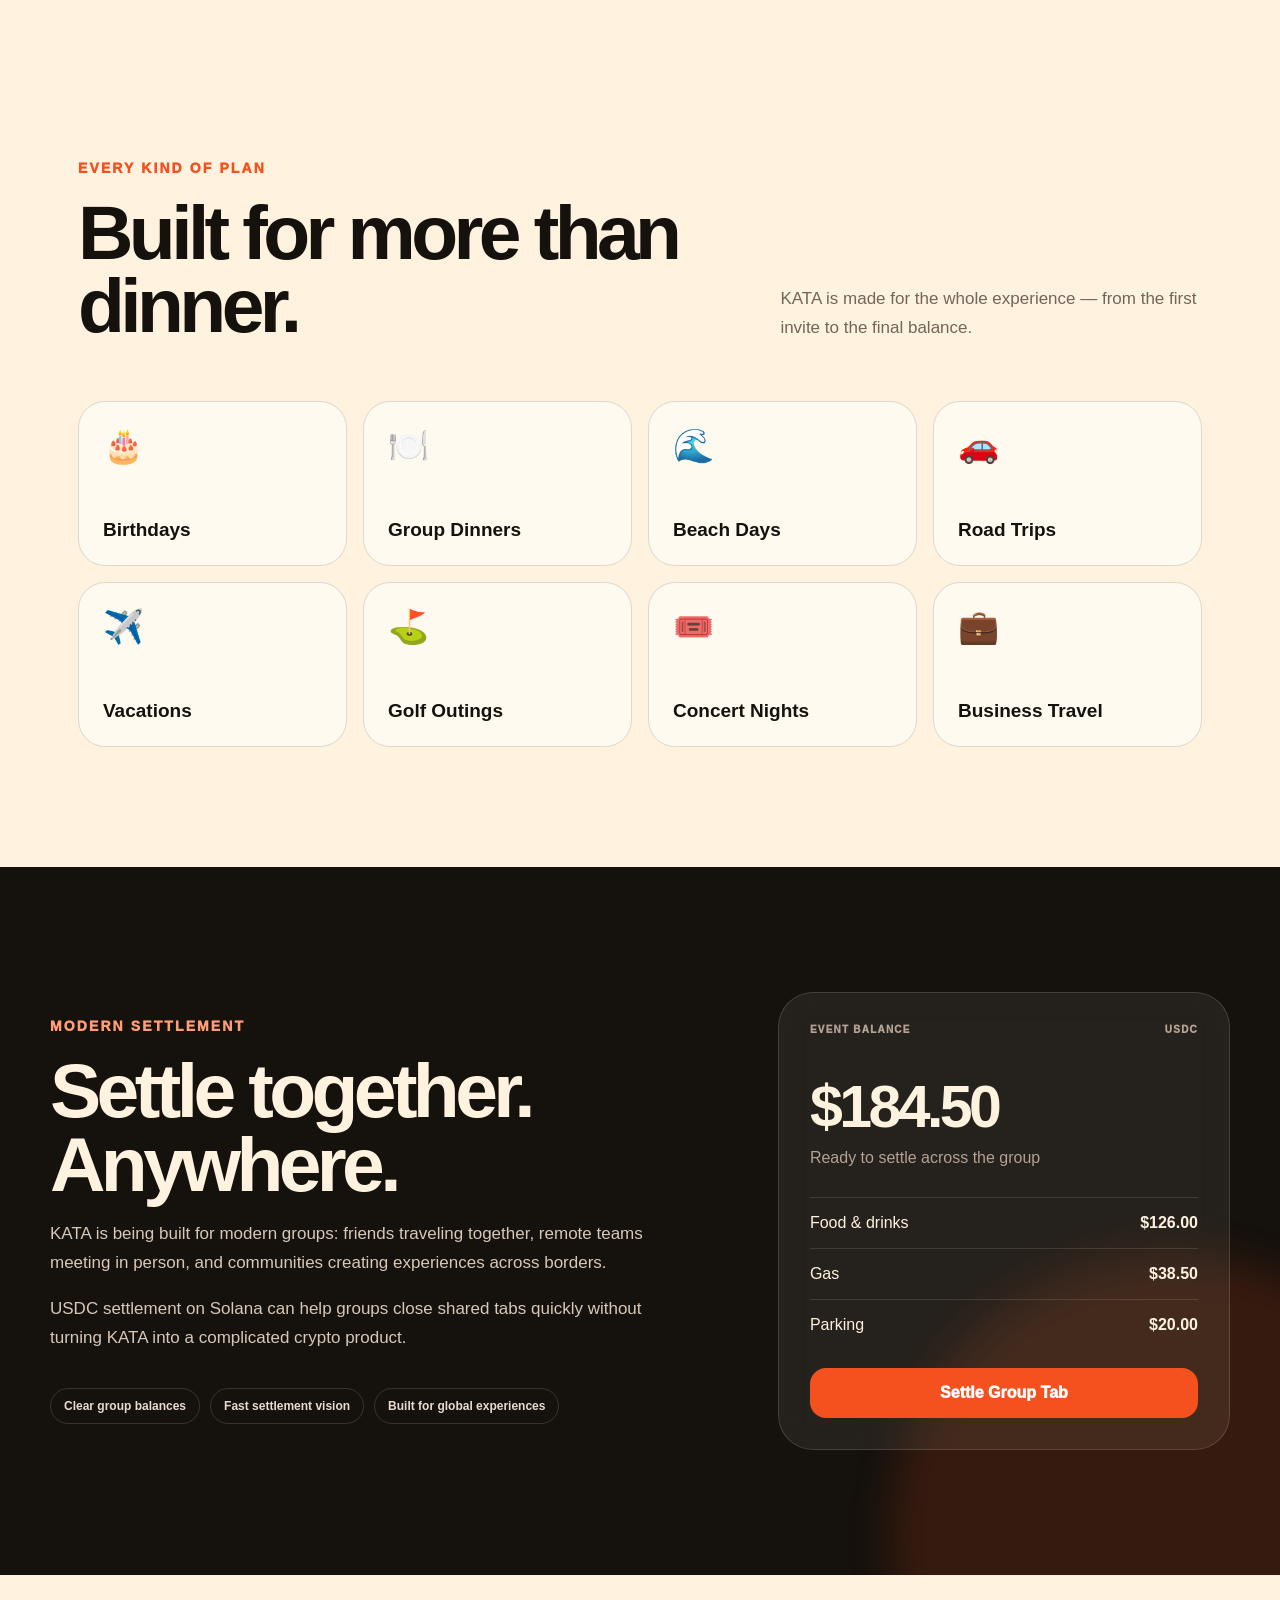
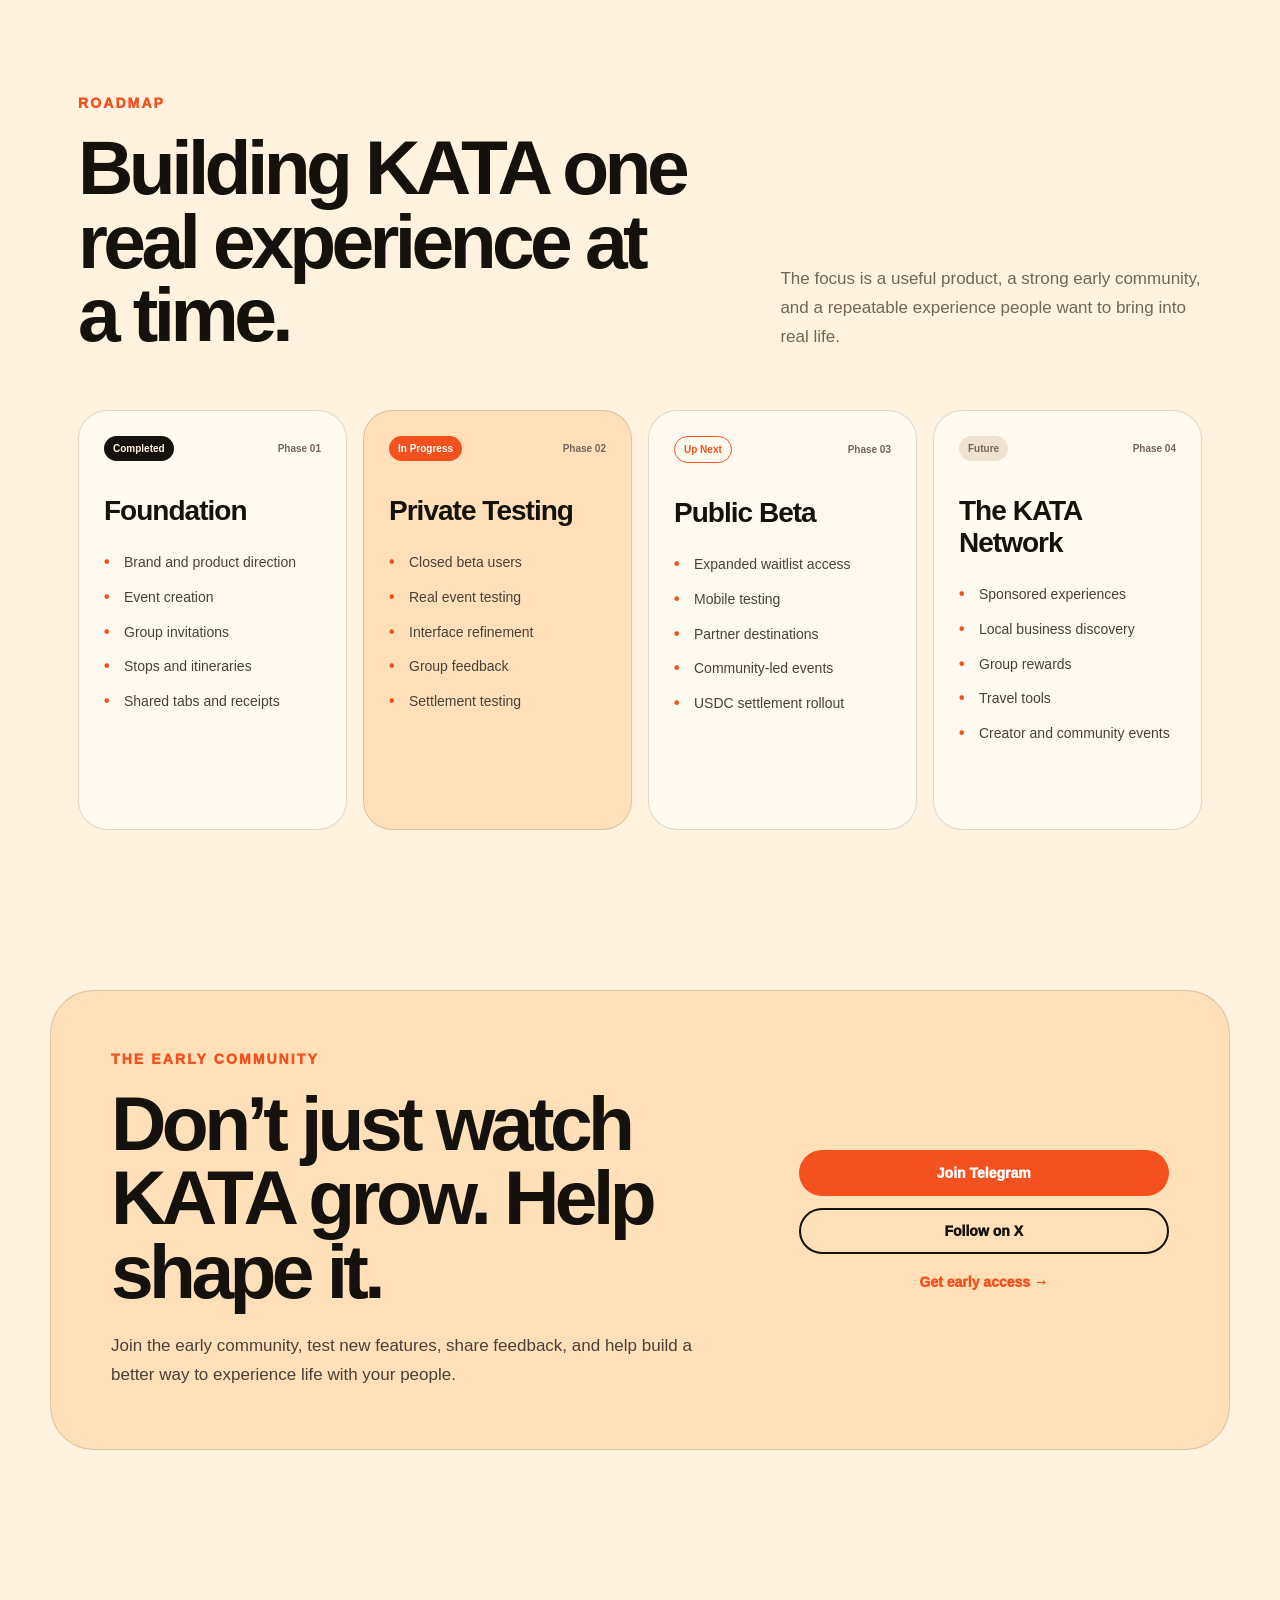
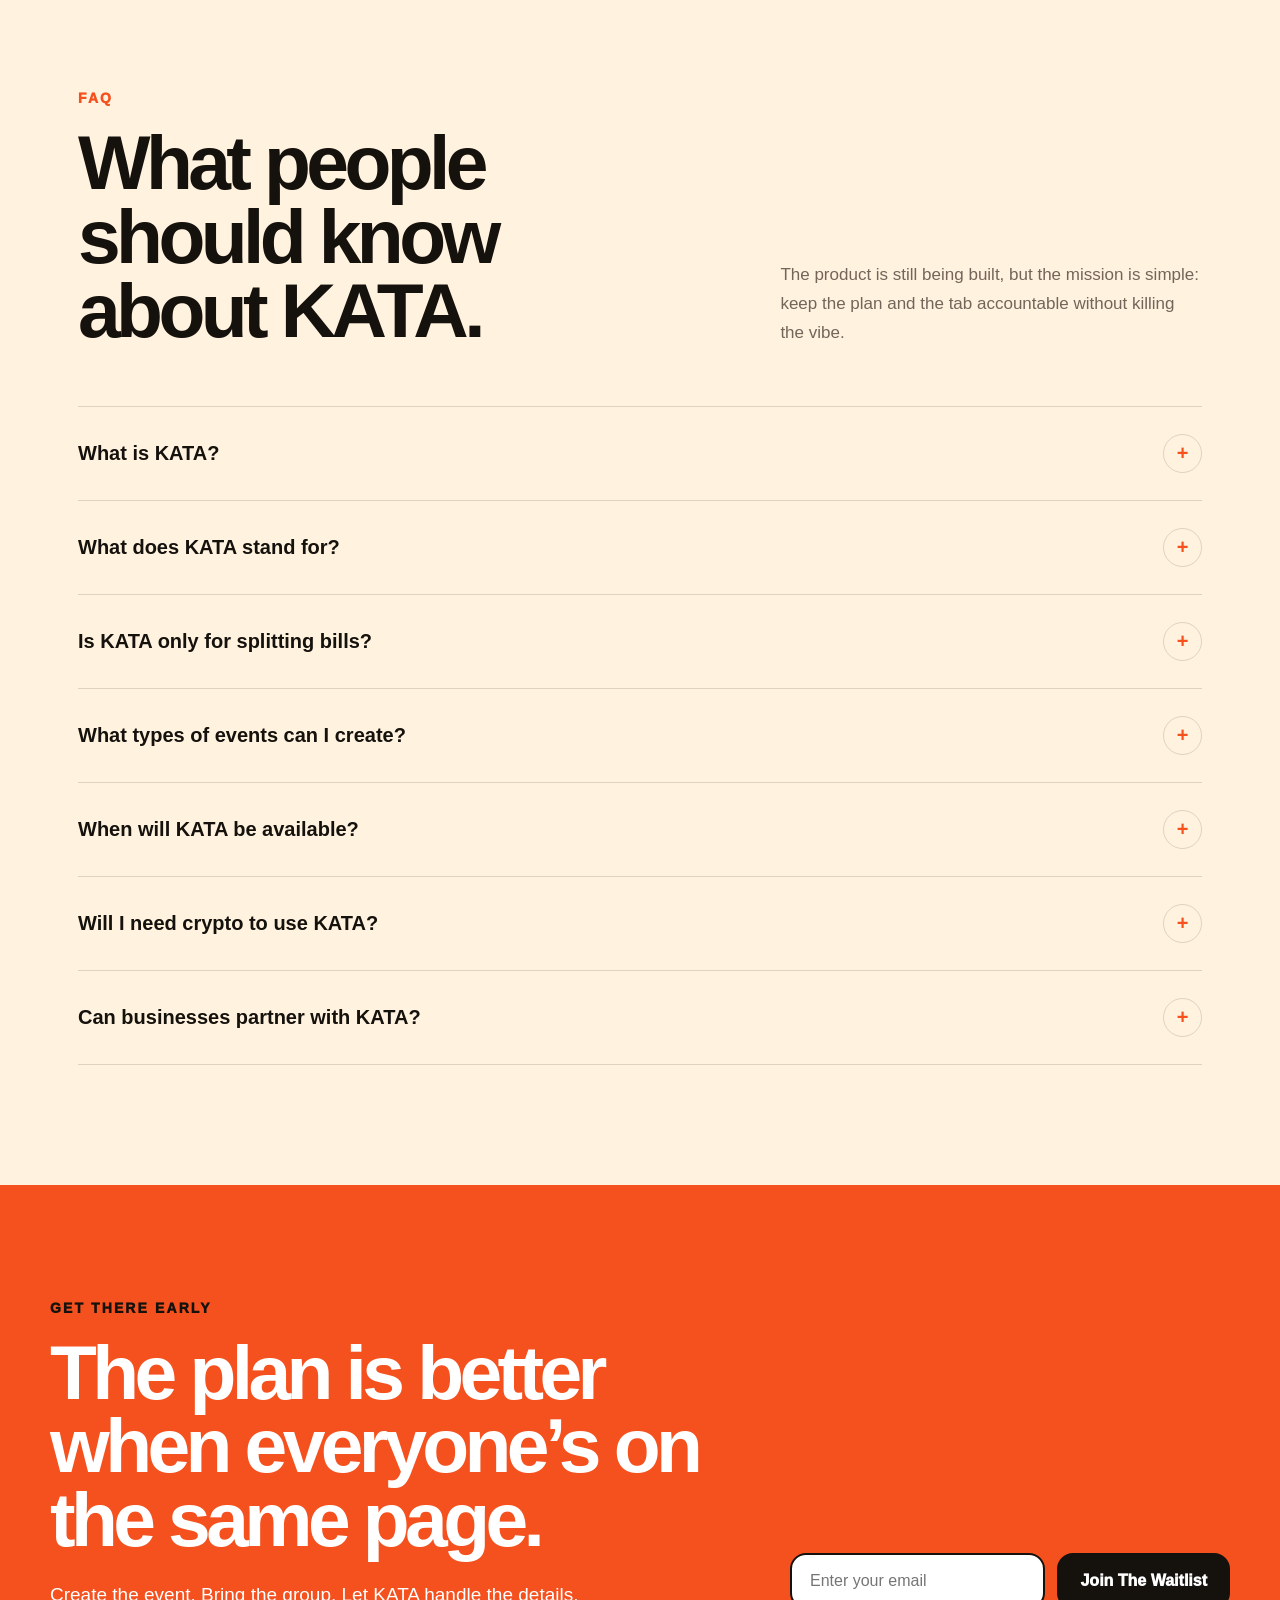
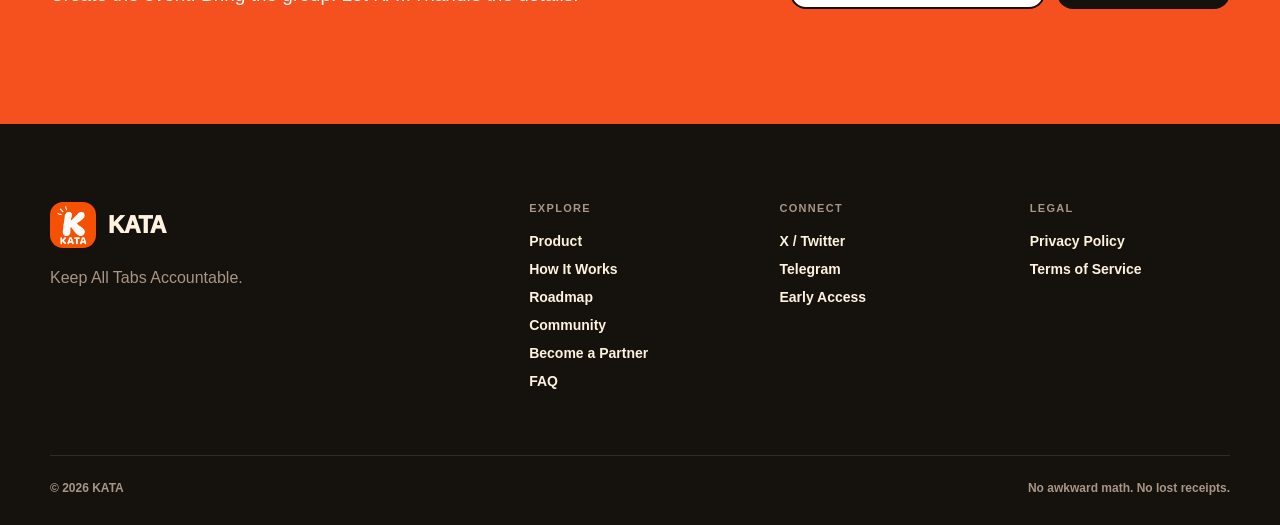
==== commit a7398899: "Update navigation links and footer content" ====
--- a/index.html
+++ b/index.html
@@ -64,12 +64,13 @@
       <div class="site-menu" id="site-menu">
 
         <div class="nav-links">
-          <a href="#product">Product</a>
-          <a href="#how-it-works">How It Works</a>
-          <a href="#roadmap">Roadmap</a>
-          <a href="#community">Community</a>
-          <a href="#faq">FAQ</a>
-        </div>
+  <a href="#product">Product</a>
+  <a href="#how-it-works">How It Works</a>
+  <a href="#roadmap">Roadmap</a>
+  <a href="#community">Community</a>
+  <a href="partners.html">For Businesses</a>
+  <a href="#faq">FAQ</a>
+</div>
 
         <div class="nav-actions">
 
@@ -1015,19 +1016,20 @@
 
       </div>
 
-      <div class="footer-column">
-
-        <strong>
-          Explore
-        </strong>
-
-        <a href="#product">Product</a>
-        <a href="#how-it-works">How It Works</a>
-        <a href="#roadmap">Roadmap</a>
-        <a href="#community">Community</a>
-        <a href="#faq">FAQ</a>
-
-      </div>
+<div class="footer-column">
+
+  <strong>
+    Explore
+  </strong>
+
+  <a href="#product">Product</a>
+  <a href="#how-it-works">How It Works</a>
+  <a href="#roadmap">Roadmap</a>
+  <a href="#community">Community</a>
+  <a href="partners.html">Become a Partner</a>
+  <a href="#faq">FAQ</a>
+
+</div>
 
       <div class="footer-column">
 
--- a/style.css
+++ b/style.css
@@ -2,7 +2,6 @@
   --cream: #fff3df;
   --cream-light: #fffaf0;
   --peach: #ffe0b8;
-  --peach-light: #ffecd1;
   --orange: #f4511e;
   --orange-dark: #d93c0f;
   --black: #15110d;
@@ -479,7 +478,7 @@
   align-items: center;
   flex-direction: column;
   justify-content: center;
-  overflow: hidden;
+  overflow: visible;
   border-radius: 44px;
   background: var(--black);
   color: var(--cream);
@@ -497,6 +496,7 @@
   border-radius: 50%;
   background: rgba(244, 81, 30, 0.15);
   filter: blur(10px);
+  pointer-events: none;
 }
 
 .card-topline {
@@ -607,39 +607,39 @@
 
 .floating-card {
   position: absolute;
-  z-index: 3;
-  min-width: 195px;
-  padding: 13px 16px;
+  z-index: 4;
+  min-width: 175px;
+  padding: 11px 14px;
   display: flex;
   align-items: center;
-  gap: 12px;
+  gap: 11px;
   border: 1px solid var(--border);
   border-radius: 18px;
-  background: rgba(255, 250, 240, 0.94);
+  background: rgba(255, 250, 240, 0.96);
   box-shadow: var(--shadow);
   backdrop-filter: blur(16px);
 }
 
 .floating-card-left {
-  bottom: 70px;
-  left: -35px;
+  bottom: 24px;
+  left: -72px;
 }
 
 .floating-card-right {
-  top: 105px;
-  right: -40px;
+  top: 68px;
+  right: -72px;
 }
 
 .floating-icon {
-  width: 40px;
-  height: 40px;
+  width: 36px;
+  height: 36px;
   display: grid;
   place-items: center;
-  flex: 0 0 40px;
-  border-radius: 12px;
+  flex: 0 0 36px;
+  border-radius: 11px;
   background: var(--orange);
   color: var(--white);
-  font-size: 12px;
+  font-size: 11px;
   font-weight: 950;
 }
 
@@ -912,12 +912,27 @@
 }
 
 .phone-screen {
+  width: 100%;
   min-height: 650px;
   overflow: hidden;
   border-radius: 41px;
   background: var(--cream);
   color: var(--black);
 }
+
+/* Real KATA app screenshot inside phone */
+
+.real-app-screen {
+  width: 100%;
+  height: 650px;
+  display: block;
+  object-fit: cover;
+  object-position: top center;
+  border-radius: 41px;
+}
+
+/* Old temporary preview styles remain harmless
+   in case you reuse them later */
 
 .app-preview {
   min-height: 650px;
@@ -1555,11 +1570,11 @@
   }
 
   .floating-card-left {
-    left: -5px;
+    left: -18px;
   }
 
   .floating-card-right {
-    right: -5px;
+    right: -18px;
   }
 
   .feature-grid,
@@ -1681,10 +1696,12 @@
   }
 
   .floating-card-left {
+    bottom: 10px;
     left: 0;
   }
 
   .floating-card-right {
+    top: 55px;
     right: 0;
   }
 
@@ -1812,16 +1829,24 @@
   }
 
   .floating-card {
-    min-width: 160px;
-    padding: 10px;
+    min-width: 150px;
+    padding: 9px 10px;
   }
 
   .floating-card-left {
     bottom: 5px;
+    left: -4px;
   }
 
   .floating-card-right {
-    top: 50px;
+    top: 48px;
+    right: -4px;
+  }
+
+  .floating-icon {
+    width: 33px;
+    height: 33px;
+    flex-basis: 33px;
   }
 
   .status-strip {
@@ -1872,9 +1897,12 @@
     margin-bottom: -75px;
   }
 
-  .phone-screen,
-  .app-preview {
+  .phone-screen {
     min-height: 610px;
+  }
+
+  .real-app-screen {
+    height: 610px;
   }
 
   .settlement-section {
@@ -1949,12 +1977,1082 @@
     transform: none;
   }
 }
-.real-app-screen {
+/* =================================================
+   KATA PARTNERS PAGE
+================================================= */
+
+/* ---------------------------------
+   PARTNER HERO
+---------------------------------- */
+
+.partner-hero {
+  min-height: calc(100vh - 105px);
+  display: grid;
+  grid-template-columns: minmax(0, 1.08fr) minmax(400px, 0.92fr);
+  gap: 76px;
+  align-items: center;
+  padding-top: 70px;
+  padding-bottom: 100px;
+}
+
+.partner-hero-copy h1 {
+  max-width: 760px;
+  margin: 0;
+  font-size: clamp(64px, 8vw, 112px);
+  line-height: 0.88;
+  letter-spacing: -0.075em;
+}
+
+.partner-hero-subtitle {
+  max-width: 650px;
+  margin: 34px 0 15px;
+  color: var(--brown);
+  font-size: clamp(22px, 2.1vw, 29px);
+  line-height: 1.25;
+}
+
+.partner-hero-description {
+  max-width: 610px;
+  margin: 0;
+  color: var(--muted);
+  font-size: 17px;
+  line-height: 1.7;
+}
+
+.partner-hero-actions {
+  margin-top: 30px;
+  display: flex;
+  flex-wrap: wrap;
+  gap: 12px;
+}
+
+.partner-risk-note {
+  max-width: 610px;
+  margin: 20px 0 0;
+  color: var(--muted);
+  font-size: 14px;
+  font-weight: 800;
+  line-height: 1.55;
+}
+
+.partner-hero-card {
+  position: relative;
+  min-height: 520px;
+  padding: 32px;
+  display: flex;
+  flex-direction: column;
+  justify-content: center;
+  overflow: hidden;
+  border-radius: 44px;
+  background: var(--black);
+  color: var(--cream);
+  box-shadow: var(--orange-shadow);
+}
+
+.partner-hero-card::after {
+  content: "";
+  position: absolute;
+  right: -130px;
+  bottom: -170px;
+  width: 360px;
+  height: 360px;
+  border-radius: 50%;
+  background: rgba(244, 81, 30, 0.16);
+  pointer-events: none;
+}
+
+.partner-hero-card-top {
+  position: absolute;
+  top: 26px;
+  right: 28px;
+  left: 28px;
+  z-index: 2;
+  display: flex;
+  justify-content: space-between;
+  gap: 15px;
+  color: #a89687;
+  font-size: 9px;
+  font-weight: 950;
+  letter-spacing: 0.12em;
+}
+
+.partner-status {
+  color: #ff956d;
+}
+
+.partner-business-preview {
+  position: relative;
+  z-index: 2;
+  padding: 24px;
+  display: grid;
+  grid-template-columns: 112px 1fr;
+  align-items: center;
+  gap: 22px;
+  border: 1px solid var(--border-dark);
+  border-radius: 28px;
+  background: rgba(255, 243, 223, 0.06);
+}
+
+.partner-business-image {
+  width: 112px;
+  height: 112px;
+  padding: 13px;
+  display: grid;
+  place-items: center;
+  border-radius: 24px;
+  background: var(--orange);
+}
+
+.partner-business-image img {
   width: 100%;
+  border-radius: 20px;
+}
+
+.partner-business-copy small {
+  color: #ff956d;
+  font-size: 9px;
+  font-weight: 950;
+  letter-spacing: 0.12em;
+}
+
+.partner-business-copy h2 {
+  margin: 9px 0;
+  font-size: 34px;
+  letter-spacing: -0.04em;
+}
+
+.partner-business-copy p {
+  margin: 0;
+  color: #d8c8b8;
+  font-size: 14px;
+  line-height: 1.55;
+}
+
+.partner-preview-stats {
+  position: relative;
+  z-index: 2;
+  margin-top: 20px;
+  display: grid;
+  grid-template-columns: repeat(3, 1fr);
+  gap: 10px;
+}
+
+.partner-preview-stats div {
+  padding: 18px 13px;
+  display: grid;
+  gap: 7px;
+  border: 1px solid var(--border-dark);
+  border-radius: 20px;
+  background: rgba(255, 243, 223, 0.05);
+  text-align: center;
+}
+
+.partner-preview-stats span {
+  color: #a89687;
+  font-size: 9px;
+  font-weight: 850;
+  text-transform: uppercase;
+}
+
+.partner-preview-stats strong {
+  font-size: 27px;
+}
+
+/* ---------------------------------
+   PARTNER CATEGORY STRIP
+---------------------------------- */
+
+.partner-category-strip {
+  width: 100%;
+  display: grid;
+  grid-template-columns: repeat(6, 1fr);
+  border-top: 1px solid var(--border);
+  border-bottom: 1px solid var(--border);
+  background: var(--peach);
+}
+
+.partner-category-strip div {
+  padding: 23px 12px;
+  border-right: 1px solid var(--border);
+  text-align: center;
+  font-size: 11px;
+  font-weight: 950;
+  letter-spacing: 0.09em;
+  text-transform: uppercase;
+}
+
+.partner-category-strip div:last-child {
+  border-right: 0;
+}
+
+/* ---------------------------------
+   BUSINESS TYPES
+---------------------------------- */
+
+.partner-type-grid {
+  display: grid;
+  grid-template-columns: repeat(4, 1fr);
+  gap: 16px;
+}
+
+.partner-type-grid article {
+  min-height: 235px;
+  padding: 25px;
+  display: flex;
+  flex-direction: column;
+  border: 1px solid var(--border);
+  border-radius: 28px;
+  background: var(--cream-light);
+  transition:
+    transform 200ms ease,
+    background 200ms ease,
+    box-shadow 200ms ease;
+}
+
+.partner-type-grid article:hover {
+  background: var(--peach);
+  box-shadow: 0 20px 50px rgba(21, 17, 13, 0.08);
+  transform: translateY(-7px);
+}
+
+.partner-type-grid article > span {
+  font-size: 34px;
+}
+
+.partner-type-grid h3 {
+  margin: auto 0 10px;
+  font-size: 22px;
+  letter-spacing: -0.03em;
+}
+
+.partner-type-grid p {
+  margin: 0;
+  color: var(--muted);
+  font-size: 14px;
+  line-height: 1.55;
+}
+
+/* ---------------------------------
+   HOW PARTNERSHIPS WORK
+---------------------------------- */
+
+.partner-how-section {
+  position: relative;
+  overflow: hidden;
+  padding: 125px 28px;
+  background: var(--black);
+  color: var(--cream);
+}
+
+.partner-how-section::after {
+  content: "";
+  position: absolute;
+  right: -180px;
+  bottom: -240px;
+  width: 540px;
+  height: 540px;
+  border-radius: 50%;
+  background: rgba(244, 81, 30, 0.15);
+}
+
+.partner-how-inner {
+  position: relative;
+  z-index: 2;
+  width: 100%;
+  max-width: var(--max-width);
+  margin: 0 auto;
+}
+
+.partner-how-section .section-heading h2 {
+  color: var(--cream);
+}
+
+.partner-steps {
+  display: grid;
+  grid-template-columns: repeat(3, 1fr);
+  gap: 18px;
+}
+
+.partner-steps article {
+  min-height: 310px;
+  padding: 28px;
+  display: flex;
+  flex-direction: column;
+  border: 1px solid var(--border-dark);
+  border-radius: 30px;
+  background: rgba(255, 243, 223, 0.06);
+}
+
+.partner-steps article > span {
+  width: 48px;
+  height: 48px;
+  display: grid;
+  place-items: center;
+  border: 1px solid var(--border-dark);
+  border-radius: 50%;
+  color: #ff956d;
+  font-size: 12px;
+  font-weight: 950;
+}
+
+.partner-steps h3 {
+  margin: auto 0 12px;
+  font-size: 30px;
+  letter-spacing: -0.04em;
+}
+
+.partner-steps p {
+  margin: 0;
+  color: #d8c8b8;
+  line-height: 1.65;
+}
+
+/* ---------------------------------
+   PARTNERSHIP OPTIONS
+---------------------------------- */
+
+.partner-option-grid {
+  display: grid;
+  grid-template-columns: repeat(3, 1fr);
+  gap: 18px;
+}
+
+.partner-option-card {
+  min-height: 570px;
+  padding: 27px;
+  display: flex;
+  flex-direction: column;
+  border: 1px solid var(--border);
+  border-radius: 30px;
+  background: var(--cream-light);
+  transition:
+    transform 200ms ease,
+    box-shadow 200ms ease;
+}
+
+.partner-option-card:hover {
+  box-shadow: 0 22px 55px rgba(21, 17, 13, 0.1);
+  transform: translateY(-8px);
+}
+
+.partner-option-featured {
+  border-color: var(--orange);
+  background: var(--peach);
+}
+
+.partner-option-top {
+  display: flex;
+  align-items: center;
+  justify-content: space-between;
+  gap: 12px;
+  color: var(--muted);
+  font-size: 10px;
+  font-weight: 850;
+}
+
+.partner-option-label {
+  padding: 7px 10px;
+  border-radius: 999px;
+  background: var(--orange);
+  color: var(--white);
+  font-weight: 950;
+}
+
+.partner-option-label-dark {
+  background: var(--black);
+  color: var(--cream);
+}
+
+.partner-option-label-light {
+  border: 1px solid var(--border);
+  background: transparent;
+  color: var(--black);
+}
+
+.partner-option-card h3 {
+  margin: 35px 0 14px;
+  font-size: 32px;
+  line-height: 1;
+  letter-spacing: -0.045em;
+}
+
+.partner-option-card > p {
+  margin: 0 0 28px;
+  color: var(--muted);
+  line-height: 1.6;
+}
+
+.partner-option-card ul {
+  margin: 0 0 30px;
+  padding: 0;
+  display: grid;
+  gap: 14px;
+  list-style: none;
+}
+
+.partner-option-card li {
+  position: relative;
+  padding-left: 23px;
+  color: var(--brown);
+  font-size: 14px;
+  line-height: 1.45;
+}
+
+.partner-option-card li::before {
+  content: "✓";
+  position: absolute;
+  left: 0;
+  color: var(--orange);
+  font-weight: 950;
+}
+
+.partner-option-card > .button {
+  width: 100%;
+  margin-top: auto;
+}
+
+/* ---------------------------------
+   PERFORMANCE EXAMPLE
+---------------------------------- */
+
+.partner-performance-section {
+  padding: 125px 28px;
+  background: var(--black);
+  color: var(--cream);
+}
+
+.partner-performance-inner {
+  width: 100%;
+  max-width: var(--max-width);
+  margin: 0 auto;
+  display: grid;
+  grid-template-columns: 1fr 0.75fr;
+  align-items: center;
+  gap: 90px;
+}
+
+.partner-performance-copy h2 {
+  margin: 0;
+  font-size: clamp(46px, 5.7vw, 75px);
+  line-height: 0.96;
+  letter-spacing: -0.06em;
+}
+
+.partner-performance-copy > p:not(.eyebrow) {
+  max-width: 650px;
+  color: #d8c8b8;
+  font-size: 17px;
+  line-height: 1.7;
+}
+
+.partner-example-note {
+  margin-top: 30px;
+  padding: 20px;
+  border: 1px solid var(--border-dark);
+  border-radius: 22px;
+  background: rgba(255, 243, 223, 0.06);
+}
+
+.partner-example-note strong {
+  color: #ff956d;
+}
+
+.partner-example-note p {
+  margin: 8px 0 0;
+  color: #d8c8b8;
+  line-height: 1.6;
+}
+
+.partner-calculation-card {
+  padding: 30px;
+  border: 1px solid var(--border-dark);
+  border-radius: 34px;
+  background: rgba(255, 243, 223, 0.07);
+}
+
+.partner-calculation-row,
+.partner-calculation-total {
+  padding: 19px 0;
+  display: flex;
+  align-items: center;
+  justify-content: space-between;
+  gap: 20px;
+}
+
+.partner-calculation-row {
+  border-bottom: 1px solid rgba(255, 243, 223, 0.12);
+  color: #d8c8b8;
+}
+
+.partner-calculation-row strong {
+  color: var(--cream);
+  font-size: 20px;
+}
+
+.partner-calculation-total {
+  margin-top: 8px;
+  color: #ff956d;
+  font-weight: 950;
+}
+
+.partner-calculation-total strong {
+  font-size: 38px;
+  letter-spacing: -0.04em;
+}
+
+/* ---------------------------------
+   BUSINESS VALUE
+---------------------------------- */
+
+.partner-value-grid {
+  display: grid;
+  grid-template-columns: repeat(4, 1fr);
+  gap: 16px;
+}
+
+.partner-value-grid article {
+  min-height: 270px;
+  padding: 26px;
+  display: flex;
+  flex-direction: column;
+  border: 1px solid var(--border);
+  border-radius: 28px;
+  background: var(--cream-light);
+}
+
+.partner-value-grid article > span {
+  width: 43px;
+  height: 43px;
+  display: grid;
+  place-items: center;
+  border-radius: 50%;
+  background: var(--peach);
+  color: var(--orange);
+  font-size: 11px;
+  font-weight: 950;
+}
+
+.partner-value-grid h3 {
+  margin: auto 0 11px;
+  font-size: 23px;
+  line-height: 1.08;
+  letter-spacing: -0.035em;
+}
+
+.partner-value-grid p {
+  margin: 0;
+  color: var(--muted);
+  font-size: 14px;
+  line-height: 1.55;
+}
+
+/* ---------------------------------
+   PARTNER DASHBOARD
+---------------------------------- */
+
+.partner-dashboard-section {
+  padding: 125px 28px;
+  background: var(--peach);
+}
+
+.partner-dashboard-inner {
+  width: 100%;
+  max-width: var(--max-width);
+  margin: 0 auto;
+  display: grid;
+  grid-template-columns: 0.75fr 1.25fr;
+  align-items: center;
+  gap: 80px;
+}
+
+.partner-dashboard-copy h2 {
+  margin: 0;
+  font-size: clamp(46px, 5.5vw, 72px);
+  line-height: 0.96;
+  letter-spacing: -0.06em;
+}
+
+.partner-dashboard-copy > p:not(.eyebrow) {
+  color: var(--brown);
+  font-size: 17px;
+  line-height: 1.7;
+}
+
+.partner-dashboard-note {
+  margin-top: 25px;
+  padding: 13px 15px;
+  display: inline-flex;
+  border: 1px solid var(--border);
+  border-radius: 999px;
+  background: var(--cream-light);
+  color: var(--muted);
+  font-size: 12px;
+  font-weight: 850;
+}
+
+.partner-dashboard {
+  padding: 27px;
+  border: 1px solid var(--border);
+  border-radius: 34px;
+  background: var(--black);
+  color: var(--cream);
+  box-shadow: var(--shadow);
+}
+
+.partner-dashboard-header {
+  margin-bottom: 22px;
+  display: flex;
+  align-items: center;
+  justify-content: space-between;
+}
+
+.partner-dashboard-header > div {
+  display: grid;
+  gap: 5px;
+}
+
+.partner-dashboard-header small {
+  color: #a89687;
+  font-size: 9px;
+  font-weight: 950;
+  letter-spacing: 0.12em;
+}
+
+.partner-dashboard-header strong {
+  font-size: 19px;
+}
+
+.partner-dashboard-header > span {
+  padding: 8px 11px;
+  border-radius: 999px;
+  background: var(--orange);
+  font-size: 11px;
+  font-weight: 950;
+}
+
+.partner-dashboard-grid {
+  display: grid;
+  grid-template-columns: repeat(2, 1fr);
+  gap: 11px;
+}
+
+.partner-dashboard-grid article {
+  min-height: 145px;
+  padding: 18px;
+  display: flex;
+  flex-direction: column;
+  border: 1px solid var(--border-dark);
+  border-radius: 21px;
+  background: rgba(255, 243, 223, 0.06);
+}
+
+.partner-dashboard-grid span {
+  color: #b4a295;
+  font-size: 11px;
+  font-weight: 850;
+}
+
+.partner-dashboard-grid strong {
+  margin: auto 0 3px;
+  font-size: 32px;
+  letter-spacing: -0.04em;
+}
+
+.partner-dashboard-grid small {
+  color: #ff956d;
+  font-size: 10px;
+}
+
+.partner-dashboard-bar {
+  margin-top: 11px;
+  padding: 18px;
+  border: 1px solid var(--border-dark);
+  border-radius: 21px;
+  background: rgba(255, 243, 223, 0.06);
+}
+
+.partner-dashboard-bar > div:first-child {
+  display: flex;
+  justify-content: space-between;
+  gap: 20px;
+}
+
+.dashboard-progress {
+  height: 7px;
+  margin-top: 14px;
+  overflow: hidden;
+  border-radius: 999px;
+  background: rgba(255, 243, 223, 0.12);
+}
+
+.dashboard-progress span {
+  width: 64%;
   height: 100%;
-  min-height: 650px;
   display: block;
-  object-fit: cover;
-  object-position: top center;
-  border-radius: 41px;
-}
+  border-radius: 999px;
+  background: var(--orange);
+}
+
+/* ---------------------------------
+   PARTNER FORM
+---------------------------------- */
+
+.partner-form {
+  padding: 38px;
+  border: 1px solid var(--border);
+  border-radius: 34px;
+  background: var(--cream-light);
+  box-shadow: 0 25px 70px rgba(21, 17, 13, 0.07);
+}
+
+.partner-form-grid {
+  display: grid;
+  grid-template-columns: repeat(2, 1fr);
+  gap: 22px;
+}
+
+.form-field {
+  display: grid;
+  gap: 9px;
+}
+
+.form-field-wide {
+  grid-column: 1 / -1;
+}
+
+.form-field label,
+.partner-interest-fieldset legend {
+  color: var(--brown);
+  font-size: 13px;
+  font-weight: 900;
+}
+
+.form-field input,
+.form-field select,
+.form-field textarea {
+  width: 100%;
+  padding: 15px 16px;
+  border: 1.5px solid var(--border);
+  border-radius: 15px;
+  outline: 0;
+  background: var(--white);
+  color: var(--black);
+  font: inherit;
+  transition:
+    border-color 180ms ease,
+    box-shadow 180ms ease;
+}
+
+.form-field textarea {
+  resize: vertical;
+}
+
+.form-field input:focus,
+.form-field select:focus,
+.form-field textarea:focus {
+  border-color: var(--orange);
+  box-shadow: 0 0 0 4px rgba(244, 81, 30, 0.12);
+}
+
+.partner-interest-fieldset {
+  margin: 0;
+  padding: 20px;
+  display: grid;
+  grid-template-columns: repeat(3, 1fr);
+  gap: 14px;
+  border: 1px solid var(--border);
+  border-radius: 20px;
+}
+
+.partner-interest-fieldset legend {
+  padding: 0 8px;
+}
+
+.partner-interest-fieldset label {
+  display: flex;
+  align-items: center;
+  gap: 9px;
+  font-size: 13px;
+  font-weight: 750;
+}
+
+.partner-interest-fieldset input {
+  width: 17px;
+  height: 17px;
+  accent-color: var(--orange);
+}
+
+.partner-consent {
+  margin-top: 24px;
+  display: flex;
+  align-items: flex-start;
+  gap: 10px;
+  color: var(--muted);
+  font-size: 13px;
+  line-height: 1.5;
+}
+
+.partner-consent input {
+  width: 17px;
+  height: 17px;
+  margin-top: 2px;
+  accent-color: var(--orange);
+}
+
+.partner-submit-button {
+  margin-top: 25px;
+  padding: 17px 23px;
+  border: 0;
+  border-radius: 16px;
+  background: var(--orange);
+  color: var(--white);
+  font-weight: 950;
+  transition:
+    transform 180ms ease,
+    background 180ms ease,
+    box-shadow 180ms ease;
+}
+
+.partner-submit-button:hover {
+  background: var(--orange-dark);
+  box-shadow: 0 13px 30px rgba(244, 81, 30, 0.22);
+  transform: translateY(-3px);
+}
+
+/* ---------------------------------
+   PARTNER FINAL CTA
+---------------------------------- */
+
+.partner-final-cta {
+  padding: 110px 28px;
+  background: var(--orange);
+  color: var(--white);
+}
+
+.partner-final-cta-inner {
+  width: 100%;
+  max-width: var(--max-width);
+  margin: 0 auto;
+  display: grid;
+  grid-template-columns: 1.25fr 0.75fr;
+  align-items: center;
+  gap: 80px;
+}
+
+.partner-final-cta h2 {
+  max-width: 850px;
+  margin: 0;
+  font-size: clamp(46px, 6vw, 76px);
+  line-height: 0.96;
+  letter-spacing: -0.06em;
+}
+
+.partner-final-cta .button {
+  justify-self: end;
+}
+
+/* ---------------------------------
+   PARTNERS TABLET
+---------------------------------- */
+
+@media (max-width: 1080px) {
+  .partner-hero {
+    grid-template-columns: minmax(0, 1fr) minmax(350px, 0.8fr);
+    gap: 45px;
+  }
+
+  .partner-type-grid,
+  .partner-value-grid {
+    grid-template-columns: repeat(2, 1fr);
+  }
+
+  .partner-option-grid {
+    grid-template-columns: 1fr;
+  }
+
+  .partner-option-card {
+    min-height: auto;
+  }
+}
+
+/* ---------------------------------
+   PARTNERS MOBILE / TABLET
+---------------------------------- */
+
+@media (max-width: 880px) {
+  .partner-hero,
+  .partner-performance-inner,
+  .partner-dashboard-inner,
+  .partner-final-cta-inner {
+    grid-template-columns: 1fr;
+  }
+
+  .partner-hero {
+    min-height: auto;
+    padding-top: 75px;
+  }
+
+  .partner-hero h1 {
+    font-size: clamp(58px, 15vw, 94px);
+  }
+
+  .partner-category-strip {
+    grid-template-columns: repeat(3, 1fr);
+  }
+
+  .partner-category-strip div:nth-child(3),
+  .partner-category-strip div:nth-child(6) {
+    border-right: 0;
+  }
+
+  .partner-category-strip div:nth-child(-n + 3) {
+    border-bottom: 1px solid var(--border);
+  }
+
+  .partner-steps {
+    grid-template-columns: 1fr;
+  }
+
+  .partner-steps article {
+    min-height: 245px;
+  }
+
+  .partner-performance-inner,
+  .partner-dashboard-inner {
+    gap: 55px;
+  }
+
+  .partner-final-cta-inner {
+    gap: 38px;
+  }
+
+  .partner-final-cta .button {
+    justify-self: start;
+  }
+}
+
+/* ---------------------------------
+   PARTNERS PHONE
+---------------------------------- */
+
+@media (max-width: 590px) {
+  .partner-hero {
+    padding-right: 16px;
+    padding-left: 16px;
+  }
+
+  .partner-hero h1 {
+    font-size: clamp(52px, 16vw, 76px);
+  }
+
+  .partner-hero-actions {
+    flex-direction: column;
+  }
+
+  .partner-hero-actions .button {
+    width: 100%;
+  }
+
+  .partner-hero-card {
+    min-height: 465px;
+    padding: 23px;
+    border-radius: 33px;
+  }
+
+  .partner-business-preview {
+    grid-template-columns: 76px 1fr;
+    padding: 16px;
+    gap: 14px;
+  }
+
+  .partner-business-image {
+    width: 76px;
+    height: 76px;
+    padding: 8px;
+    border-radius: 18px;
+  }
+
+  .partner-business-copy h2 {
+    font-size: 25px;
+  }
+
+  .partner-preview-stats {
+    grid-template-columns: 1fr;
+  }
+
+  .partner-preview-stats div {
+    grid-template-columns: 1fr auto;
+    align-items: center;
+    text-align: left;
+  }
+
+  .partner-category-strip {
+    grid-template-columns: repeat(2, 1fr);
+  }
+
+  .partner-category-strip div {
+    border-right: 1px solid var(--border);
+    border-bottom: 1px solid var(--border);
+  }
+
+  .partner-category-strip div:nth-child(2n) {
+    border-right: 0;
+  }
+
+  .partner-category-strip div:nth-last-child(-n + 2) {
+    border-bottom: 0;
+  }
+
+  .partner-type-grid,
+  .partner-value-grid,
+  .partner-dashboard-grid,
+  .partner-form-grid {
+    grid-template-columns: 1fr;
+  }
+
+  .partner-how-section,
+  .partner-performance-section,
+  .partner-dashboard-section,
+  .partner-final-cta {
+    padding-right: 16px;
+    padding-left: 16px;
+  }
+
+  .partner-option-card {
+    padding: 23px;
+  }
+
+  .partner-option-top {
+    align-items: flex-start;
+    flex-direction: column;
+  }
+
+  .partner-calculation-card {
+    padding: 22px;
+  }
+
+  .partner-calculation-total strong {
+    font-size: 32px;
+  }
+
+  .partner-form {
+    padding: 23px;
+    border-radius: 27px;
+  }
+
+  .form-field-wide {
+    grid-column: auto;
+  }
+
+  .partner-interest-fieldset {
+    grid-template-columns: 1fr;
+  }
+
+  .partner-submit-button {
+    width: 100%;
+  }
+
+  .partner-final-cta h2 {
+    font-size: clamp(42px, 13vw, 63px);
+  }
+}
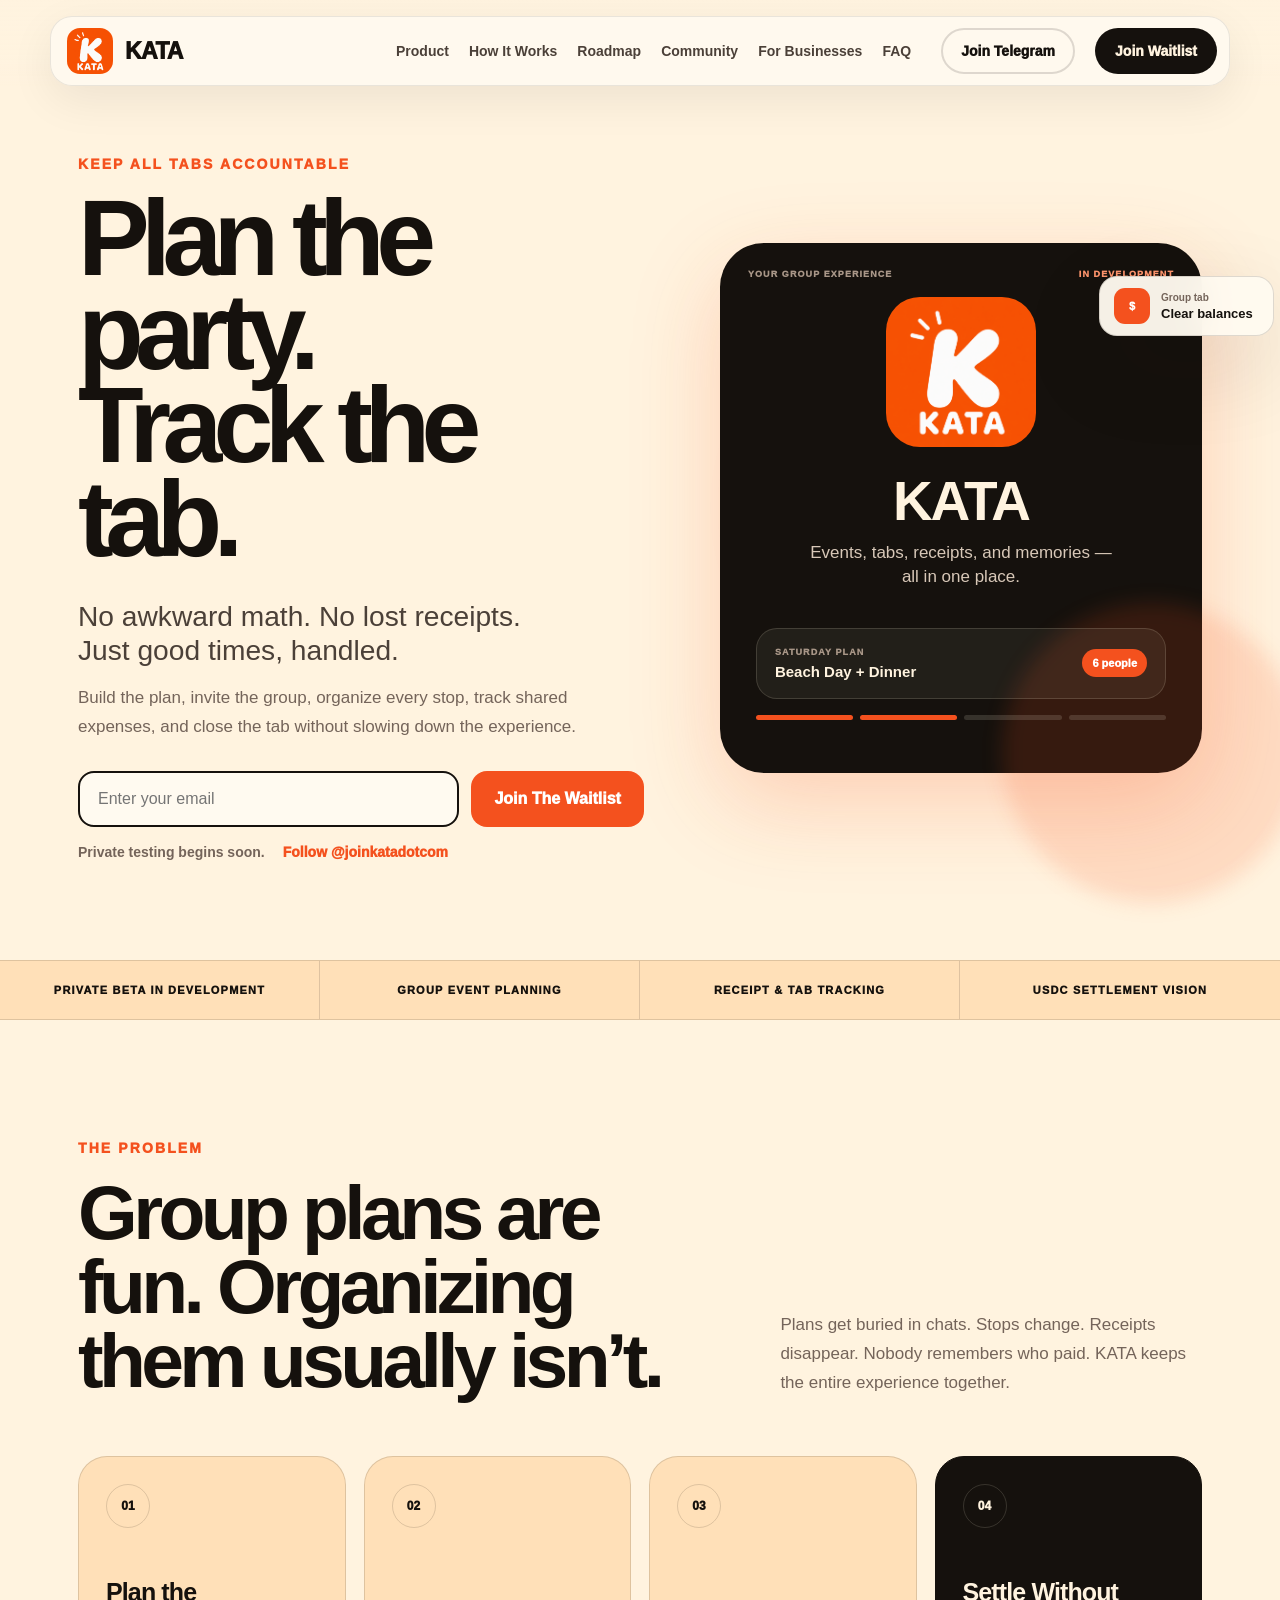
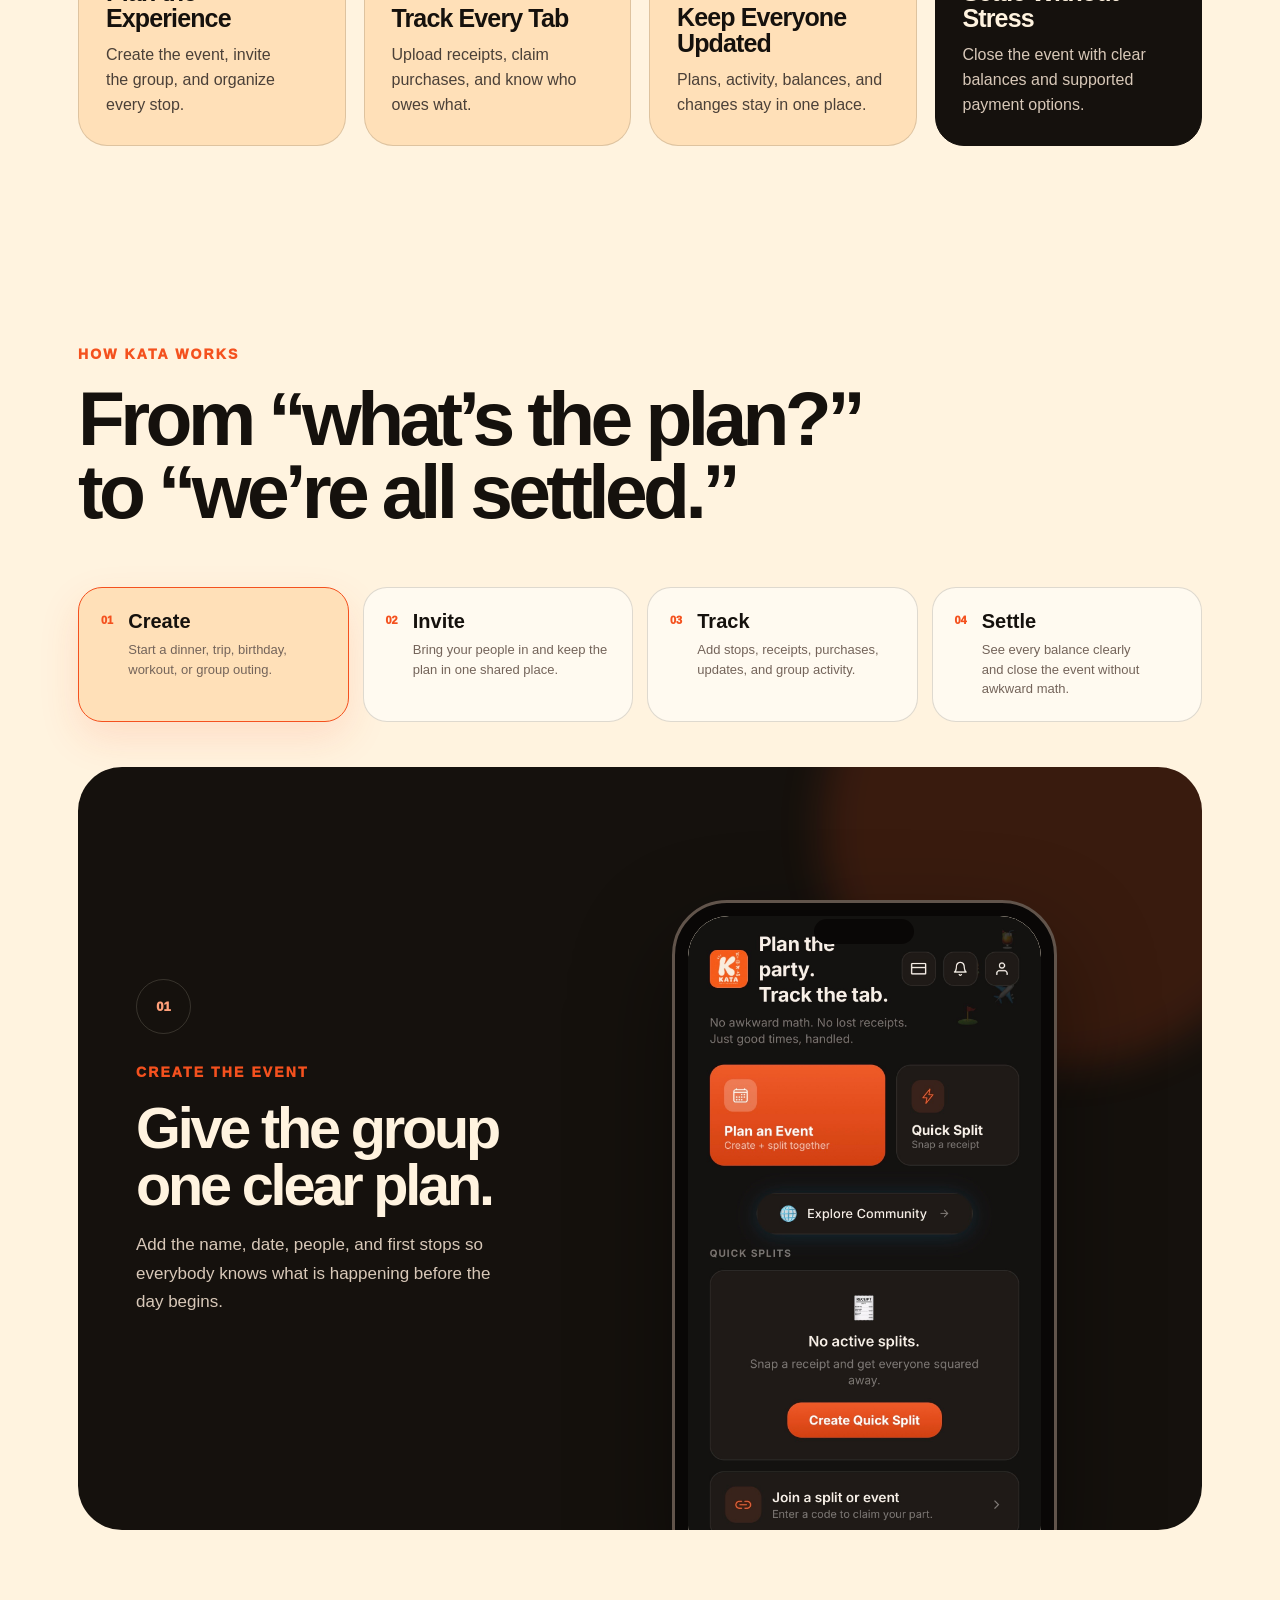
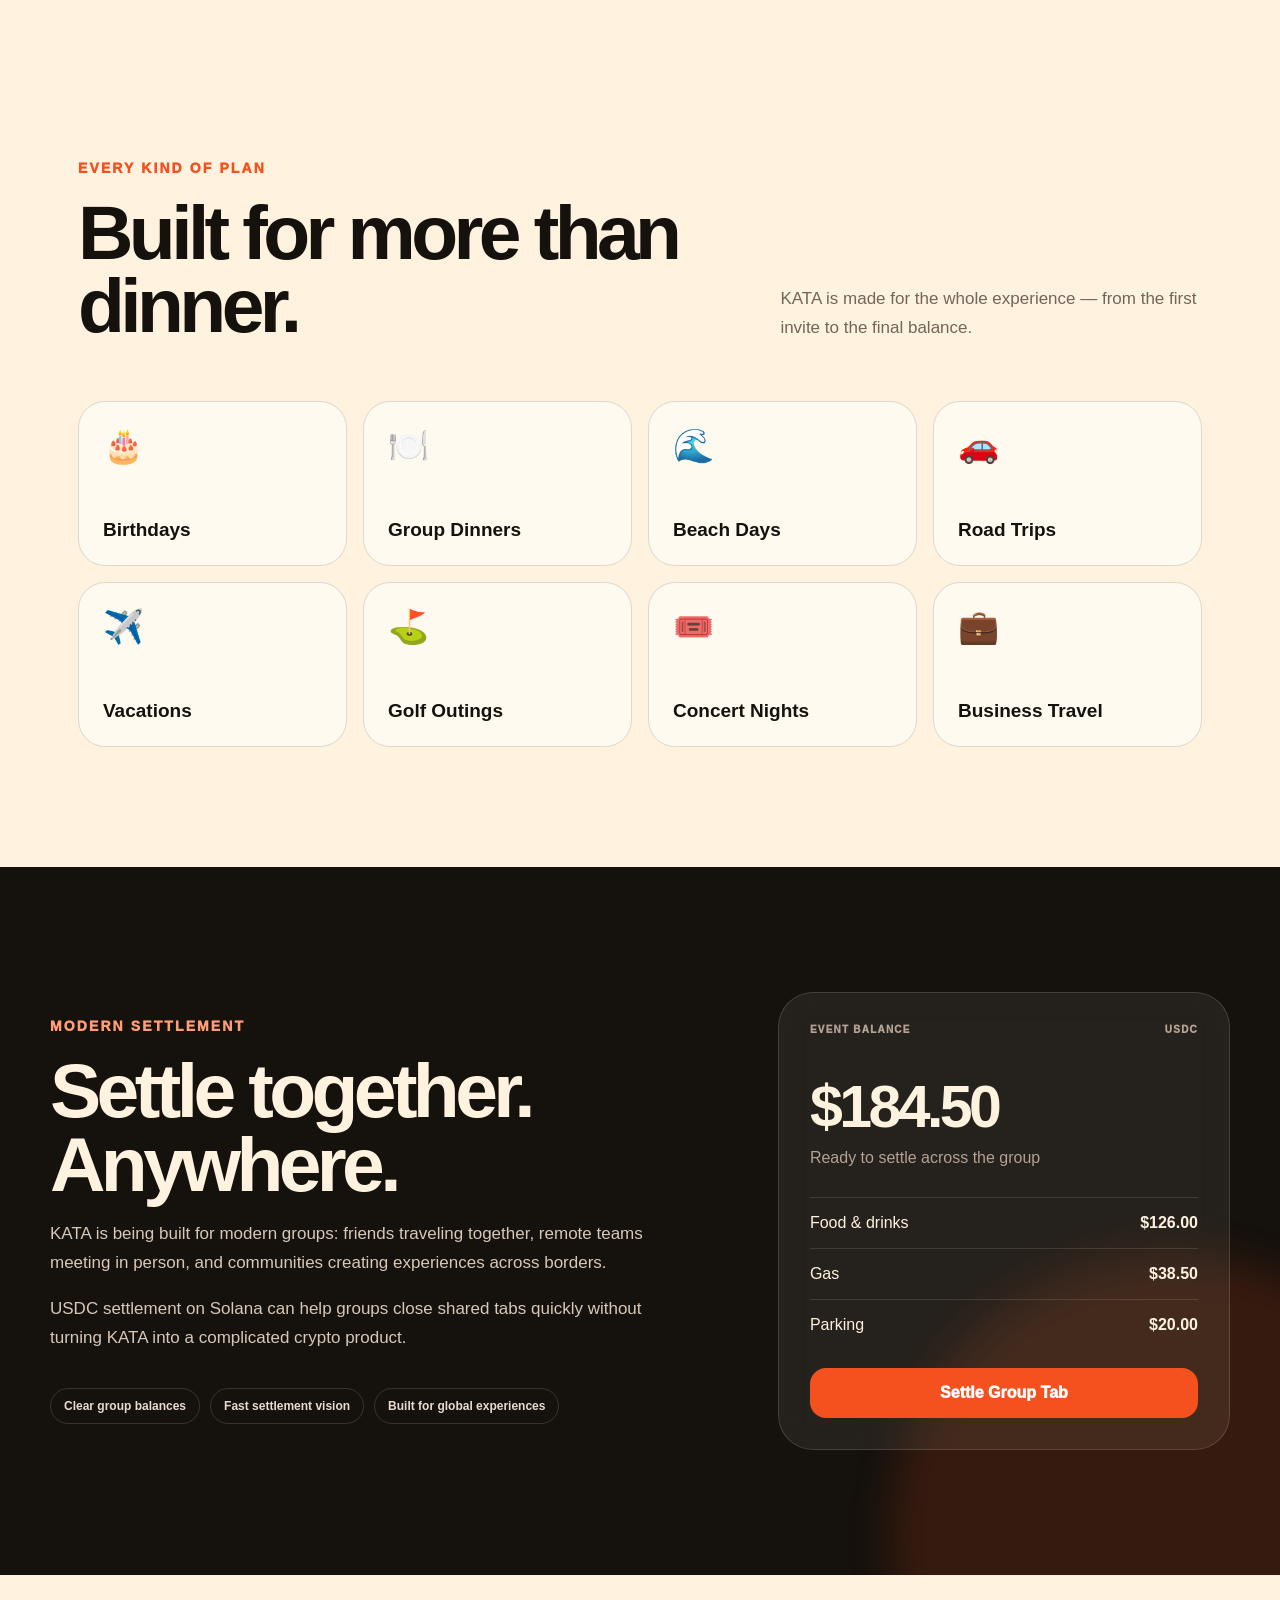
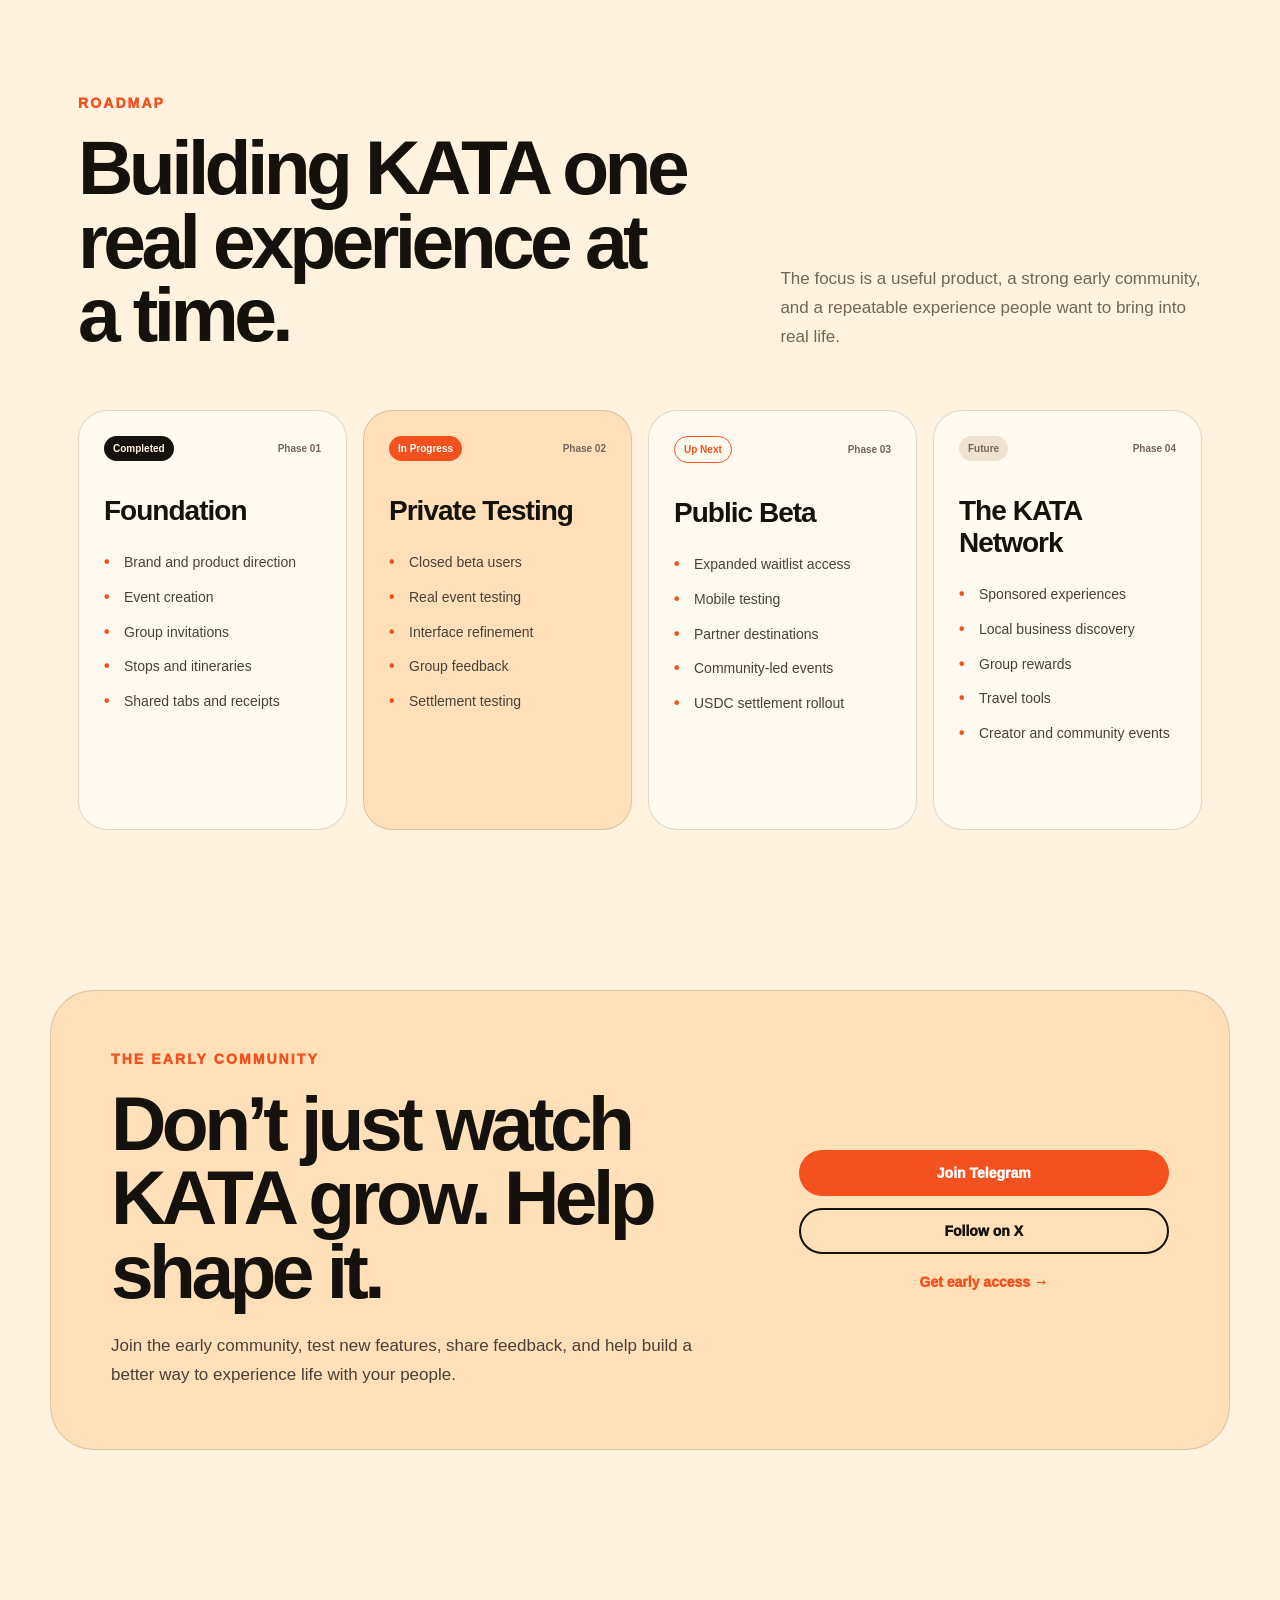
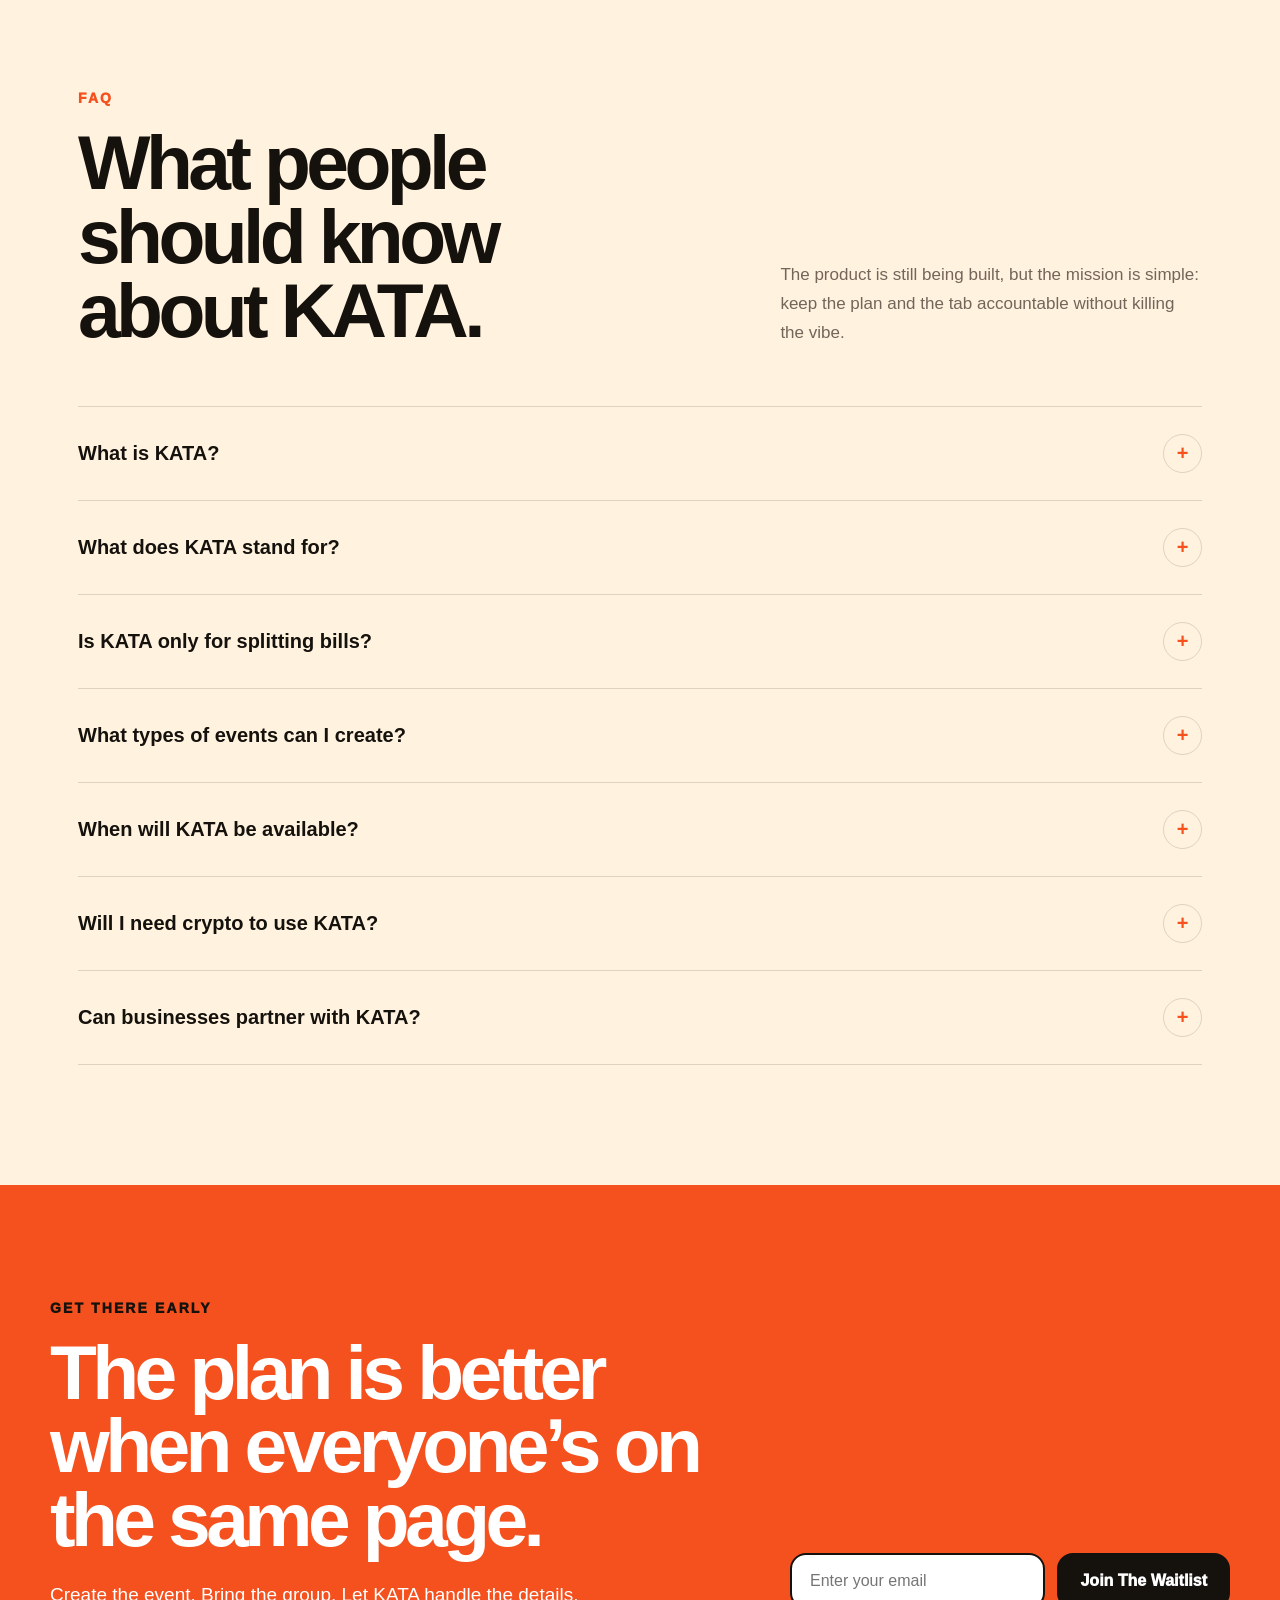
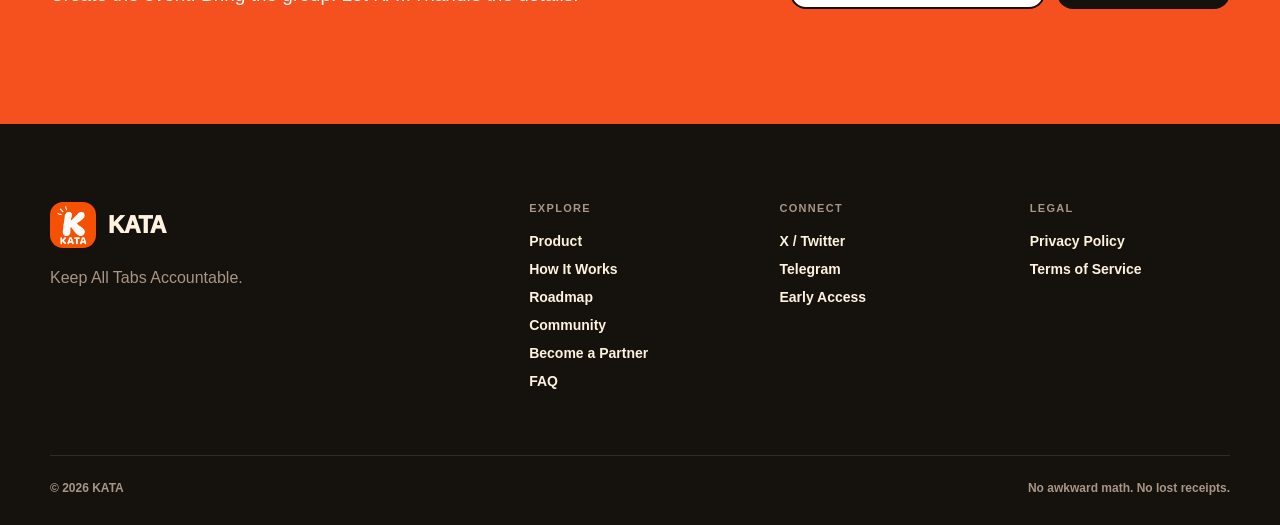
==== commit 8ba9a9ed: "Remove floating card for current stop Removed the floating card displaying the current stop." ====
--- a/index.html
+++ b/index.html
@@ -210,18 +210,6 @@
 
         </div>
 
-        <div class="floating-card floating-card-left">
-
-          <span class="floating-icon">
-            01
-          </span>
-
-          <div>
-            <small>Current stop</small>
-            <strong>Beach Run</strong>
-          </div>
-
-        </div>
 
         <div class="floating-card floating-card-right">
 
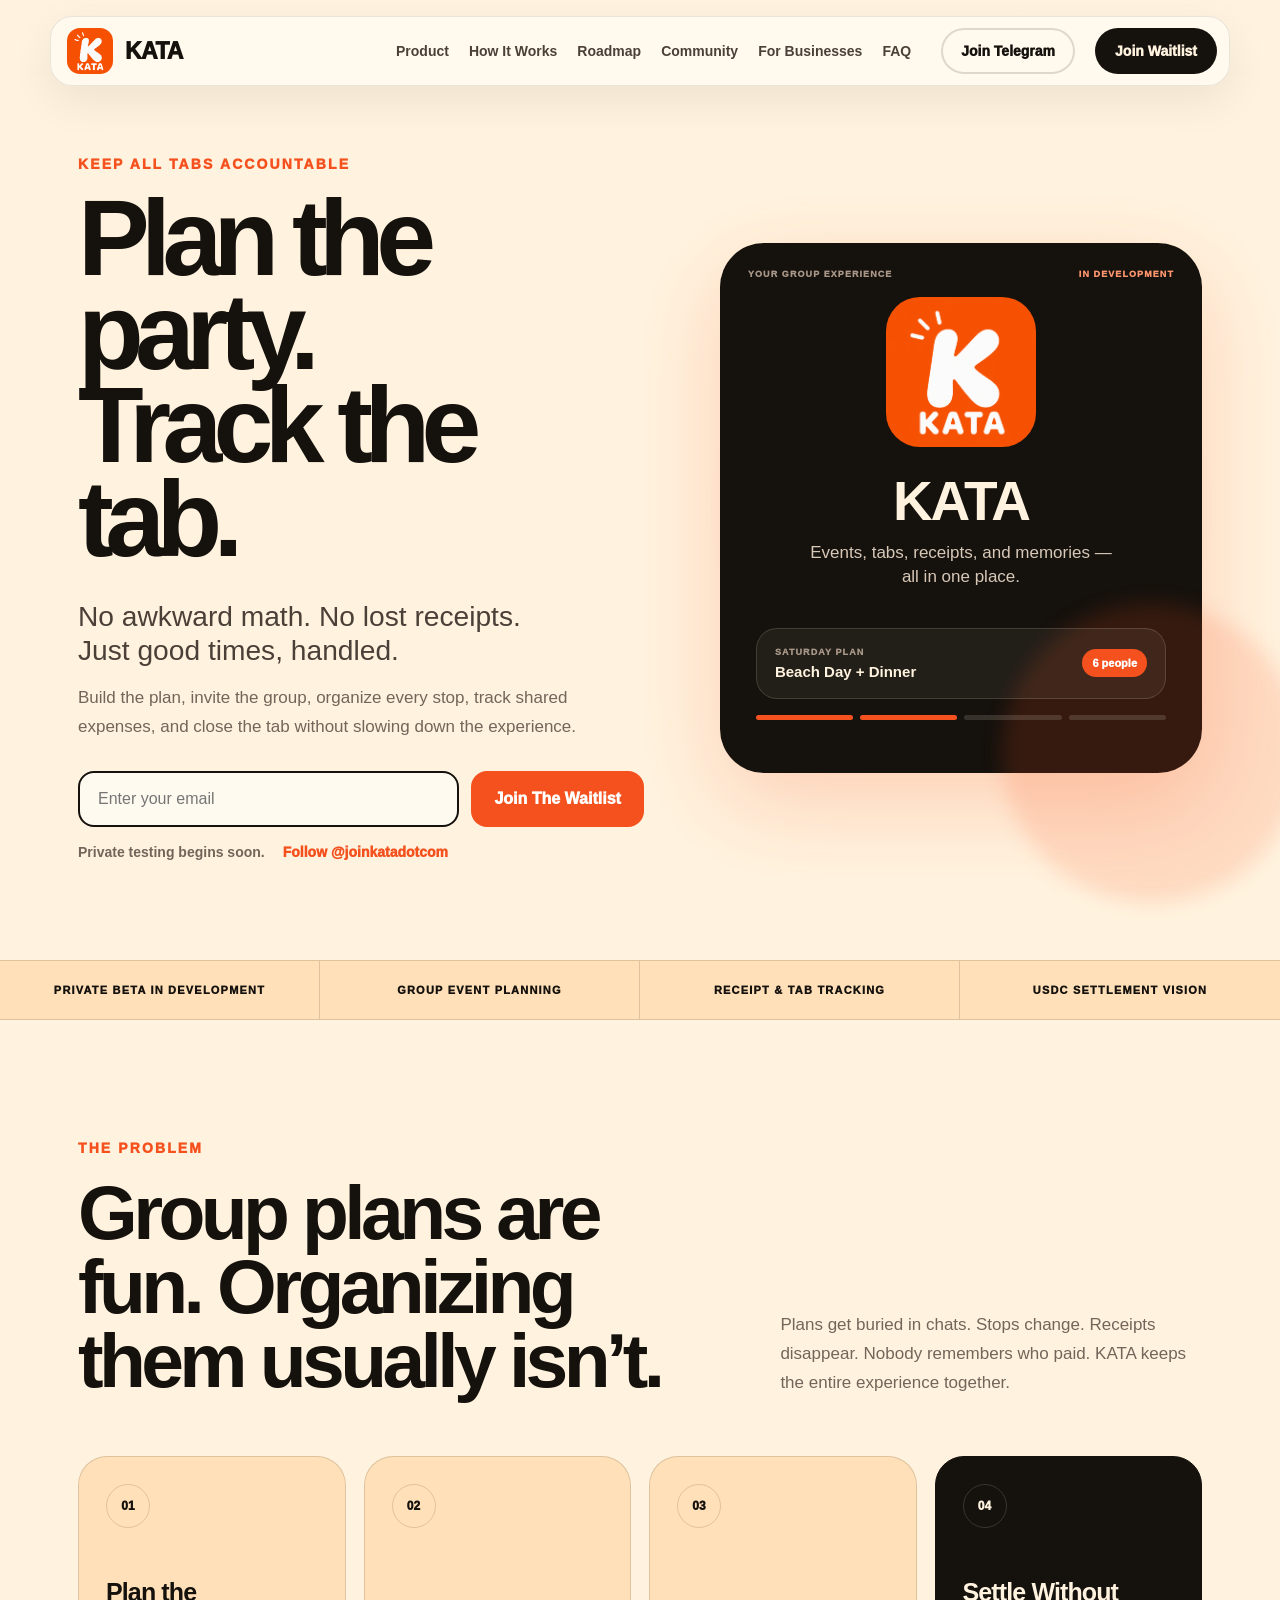
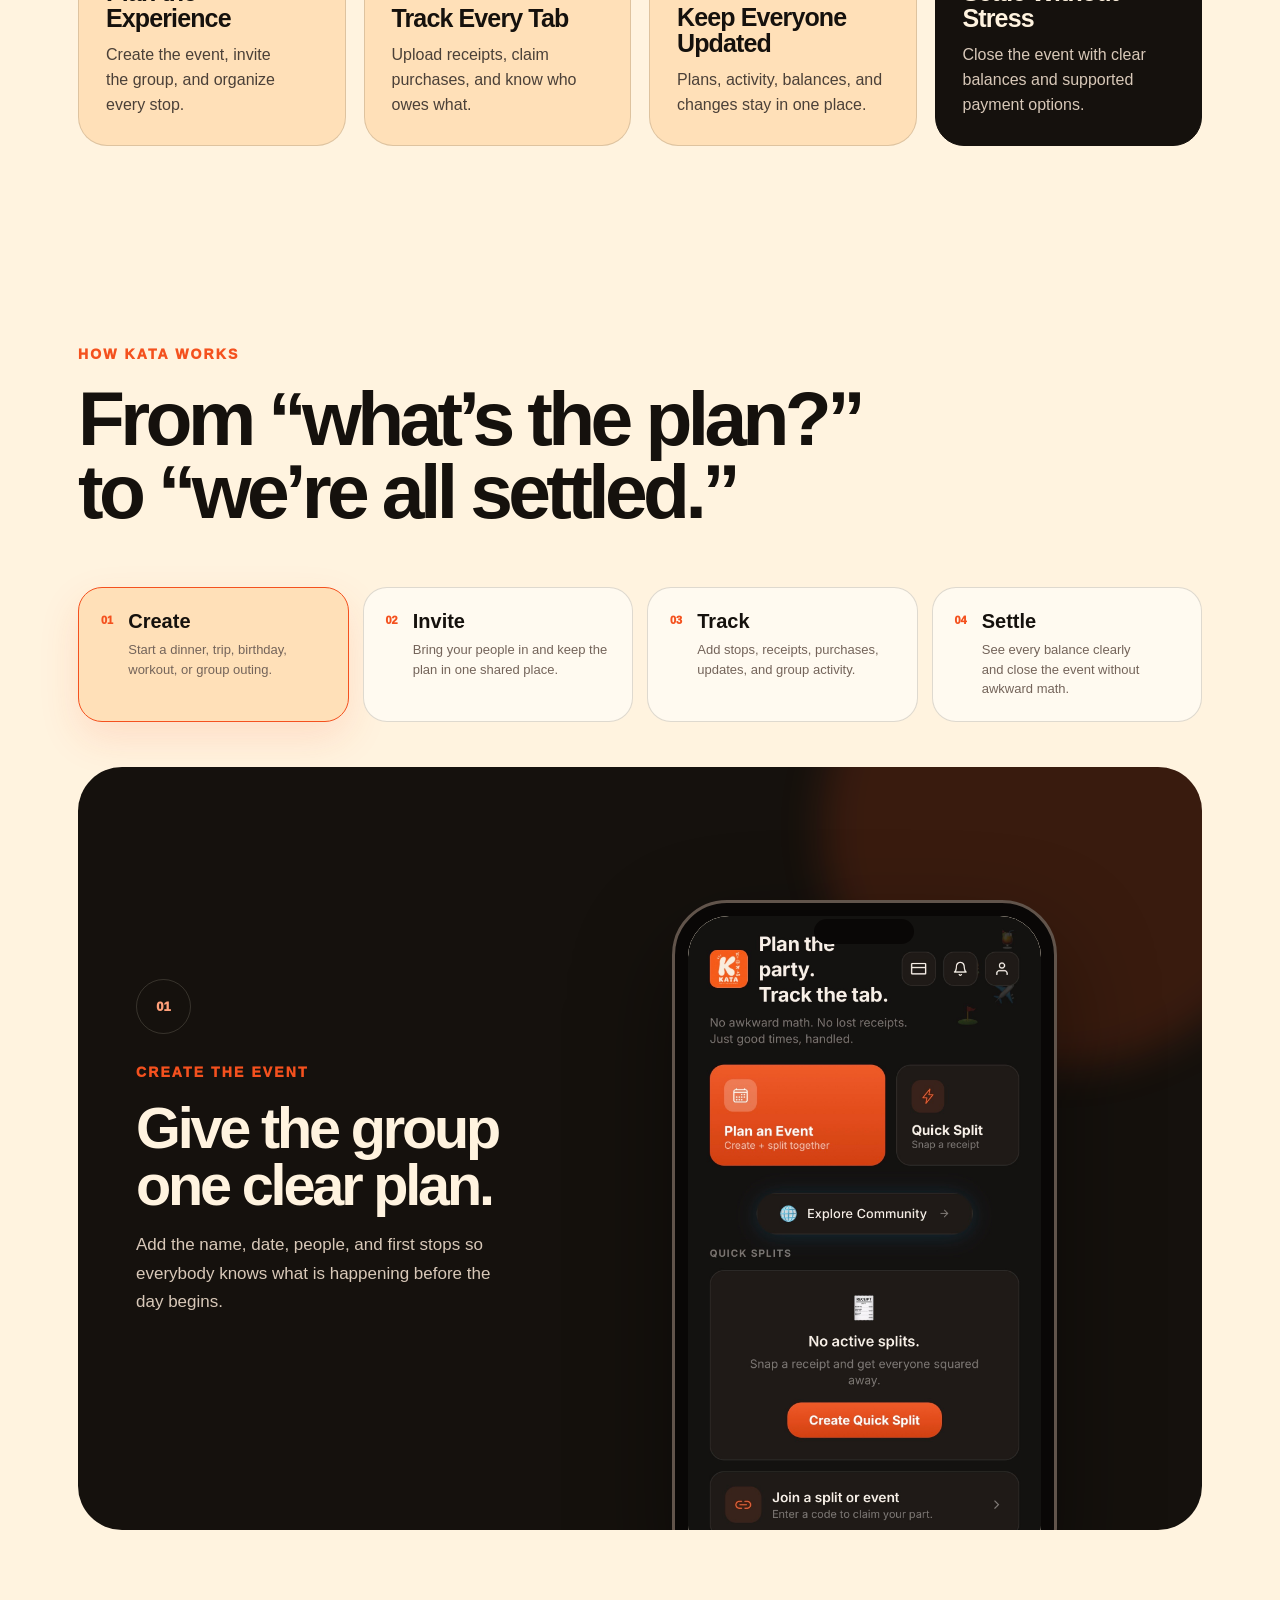
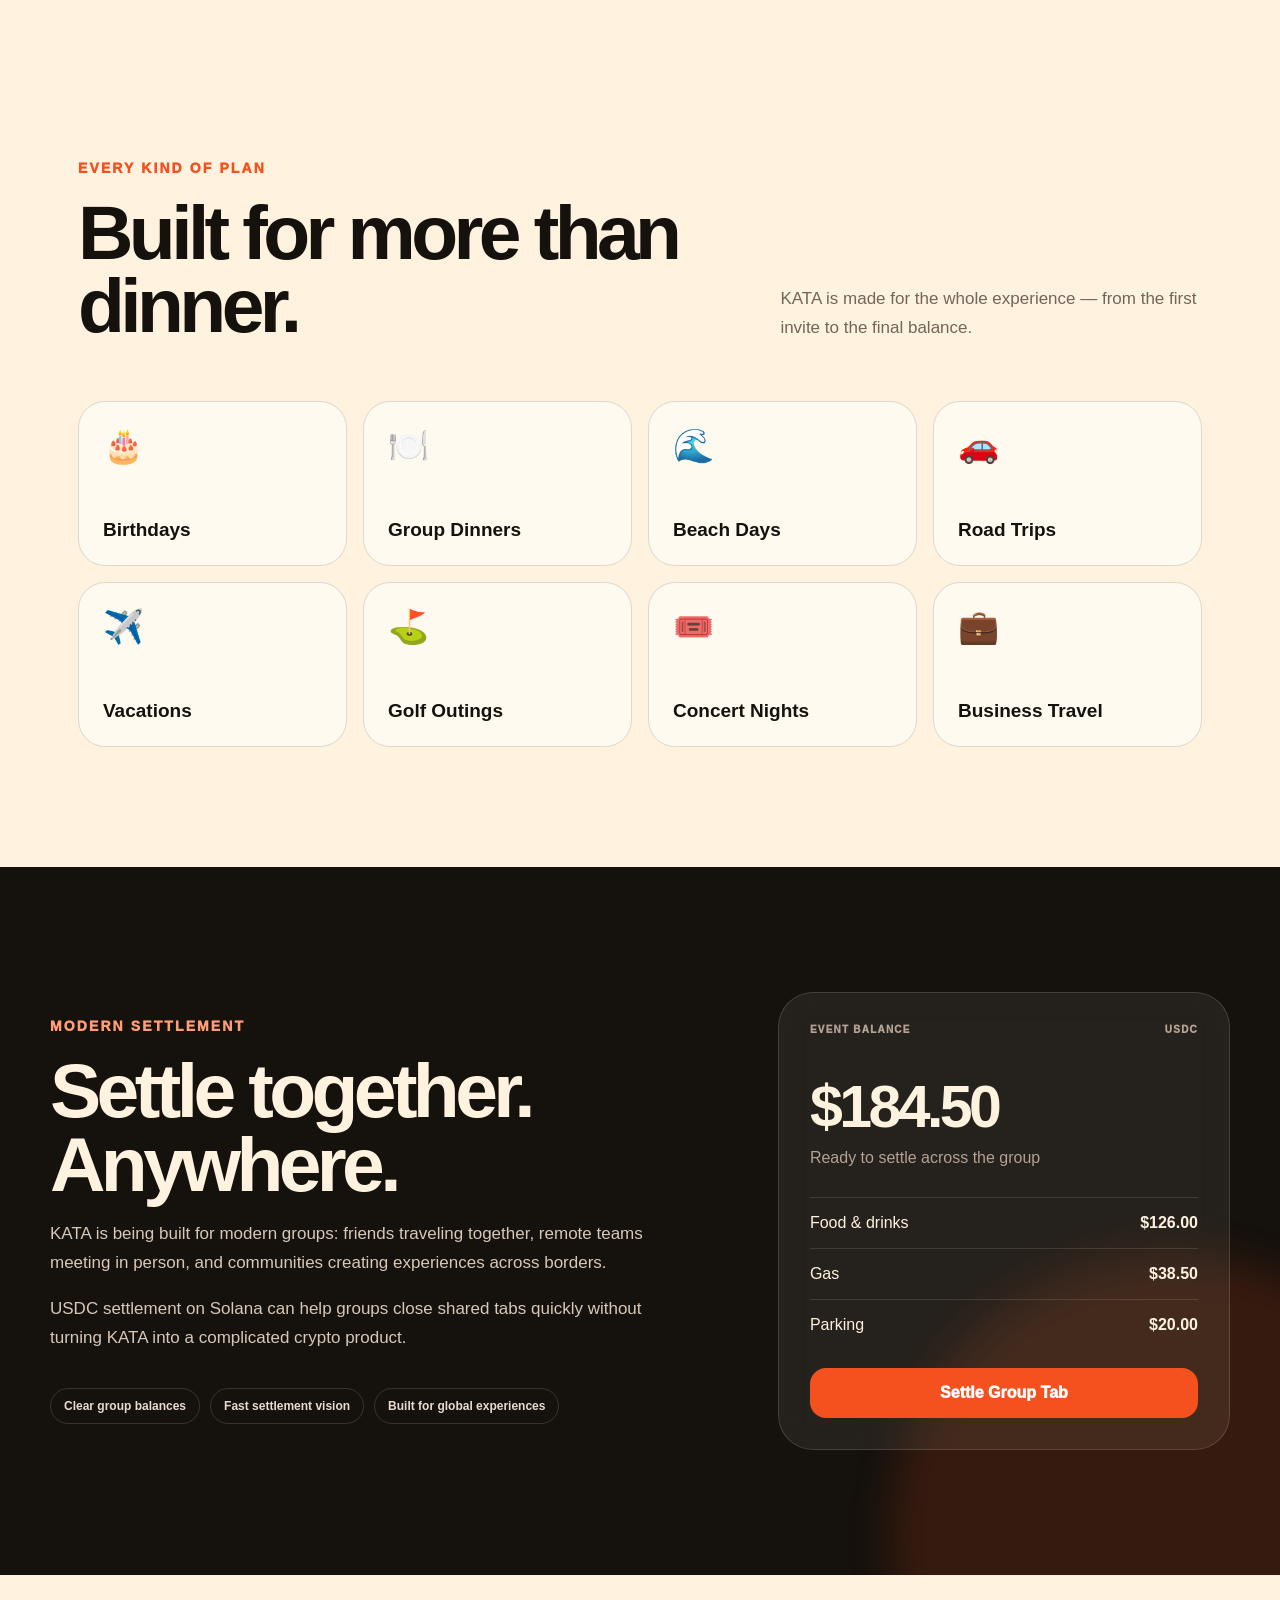
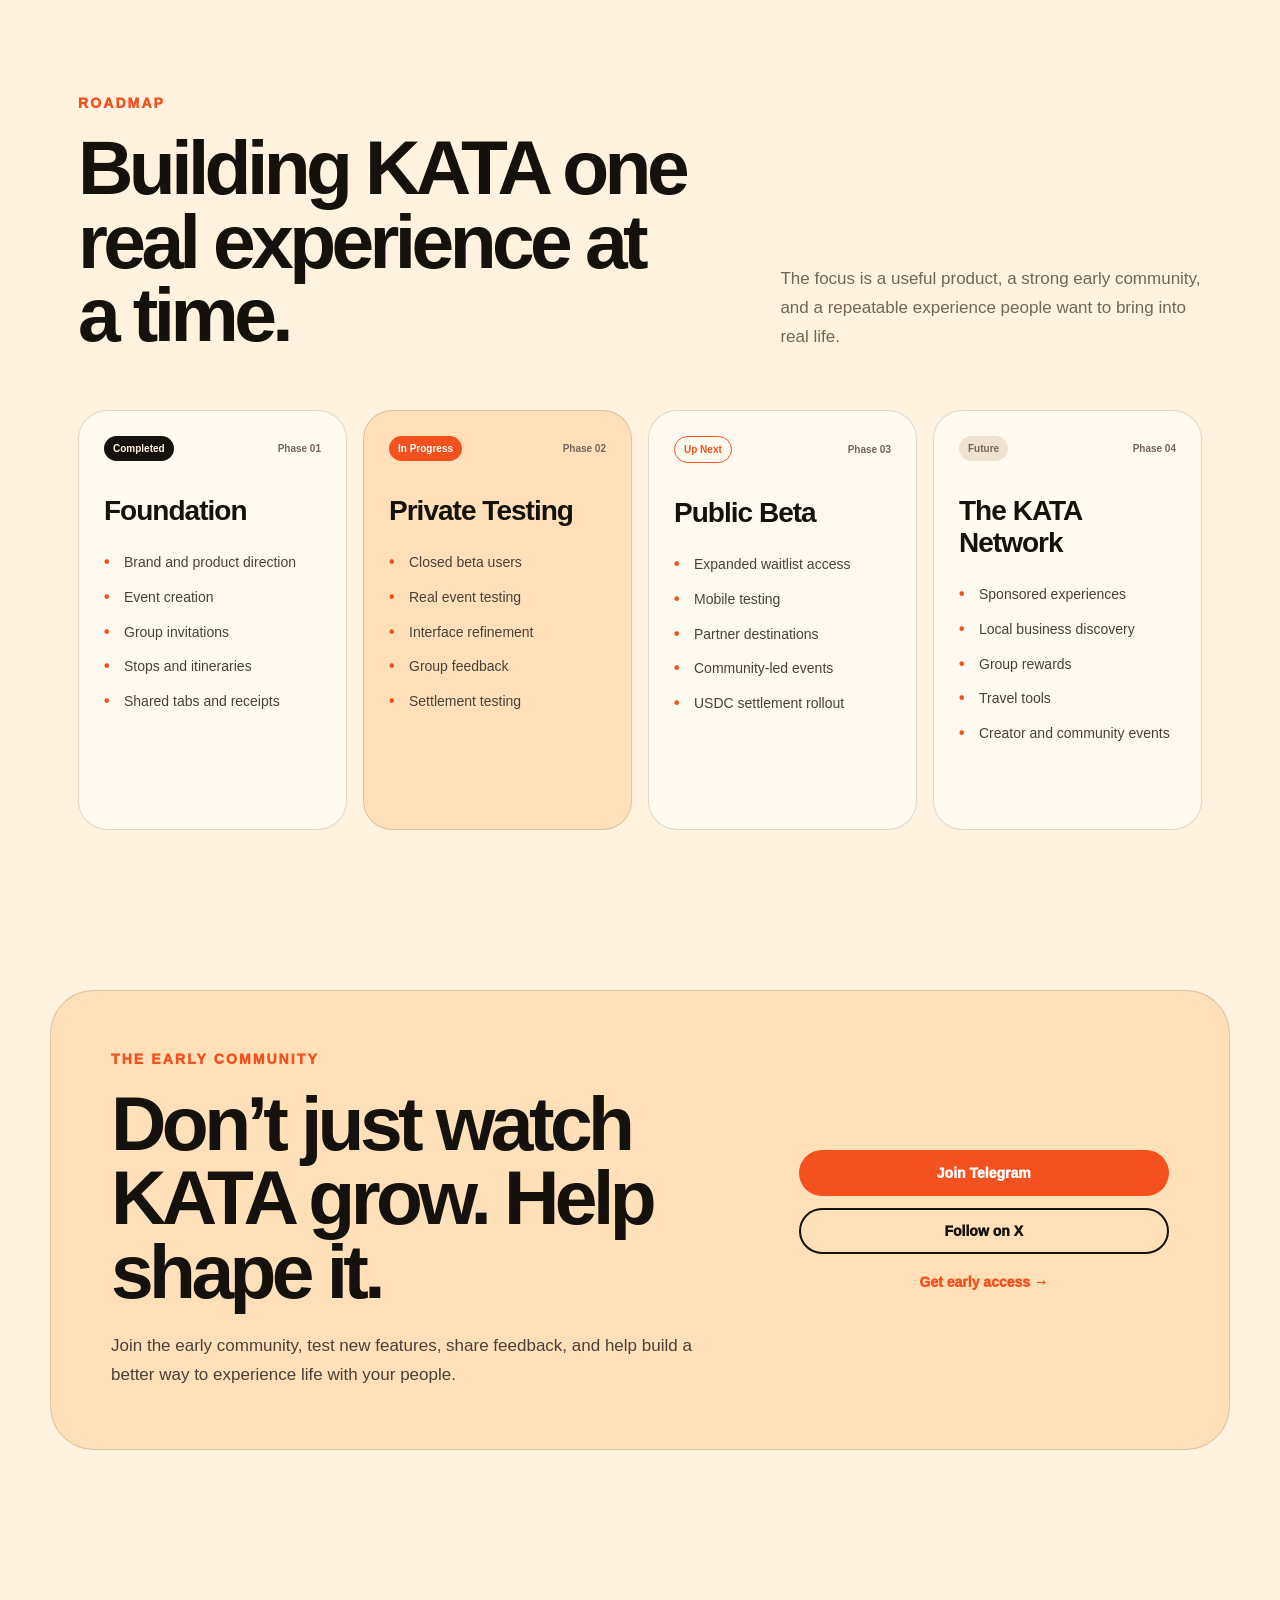
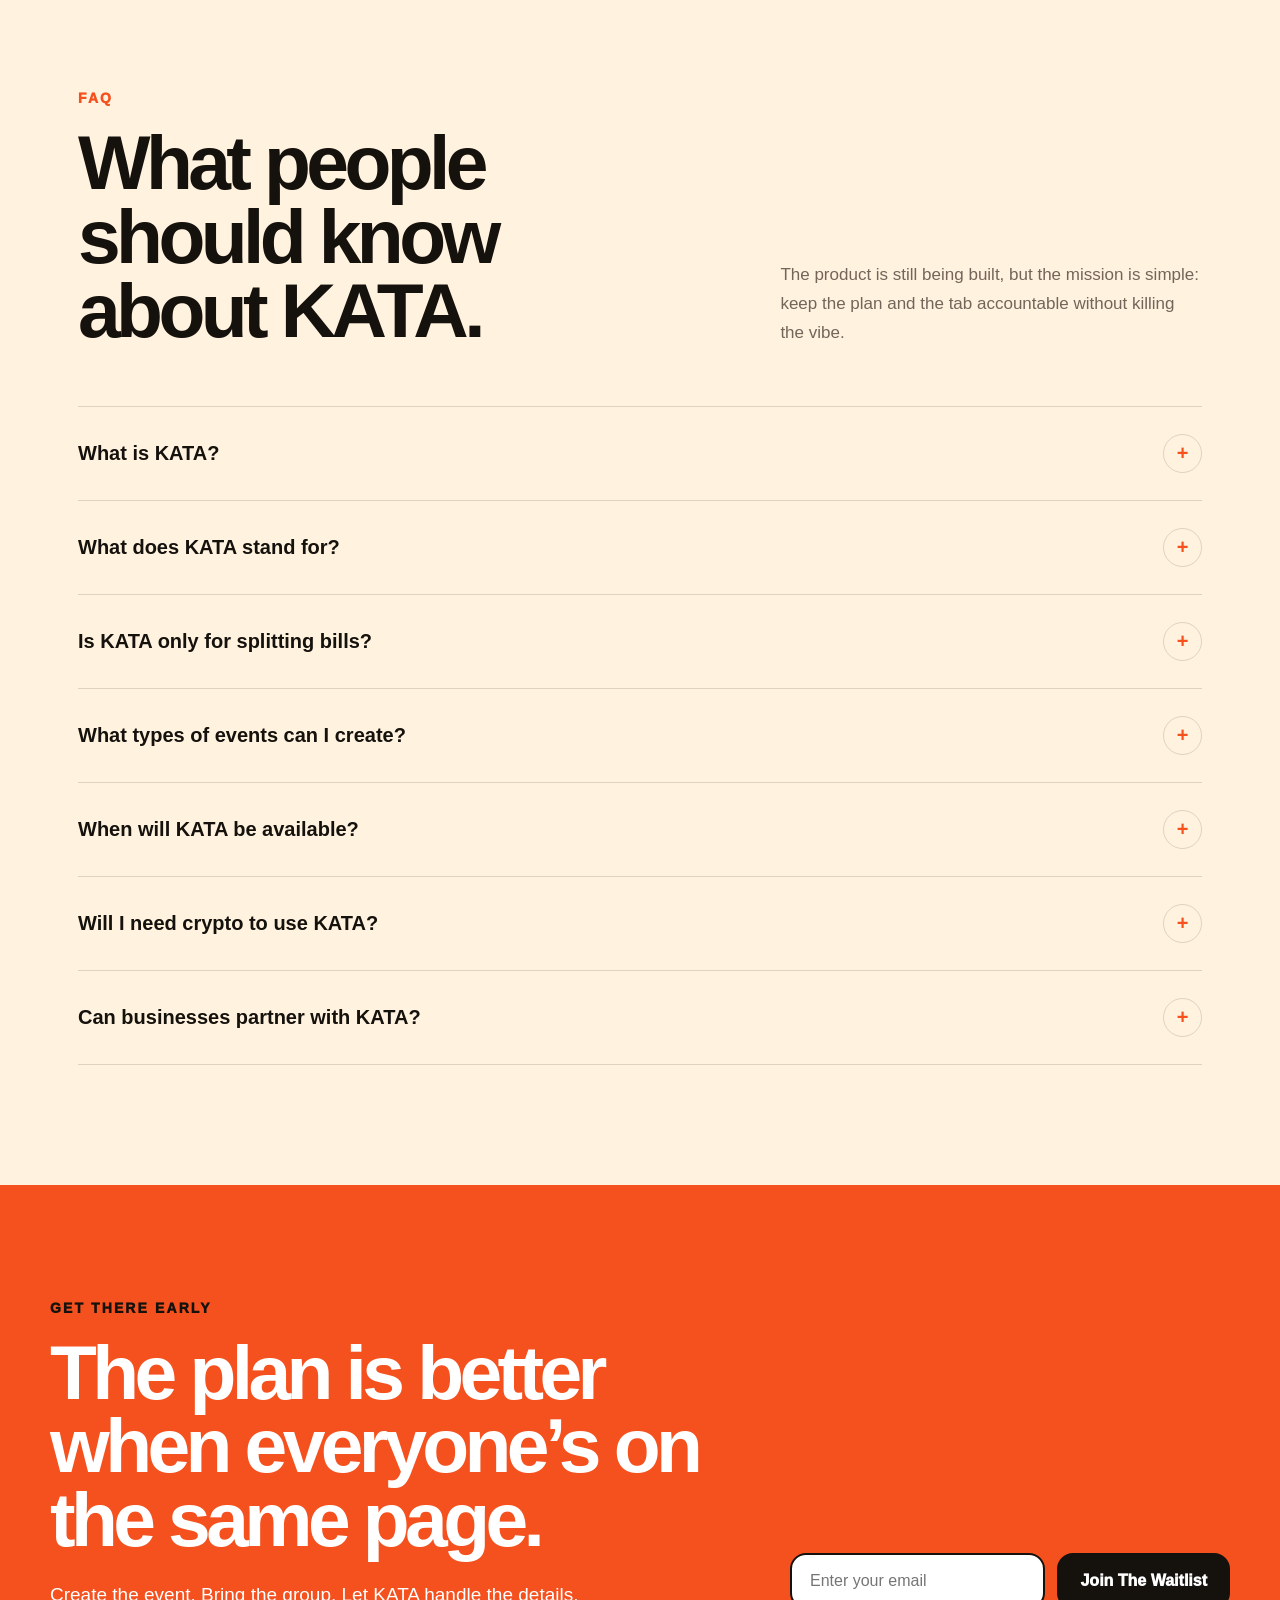
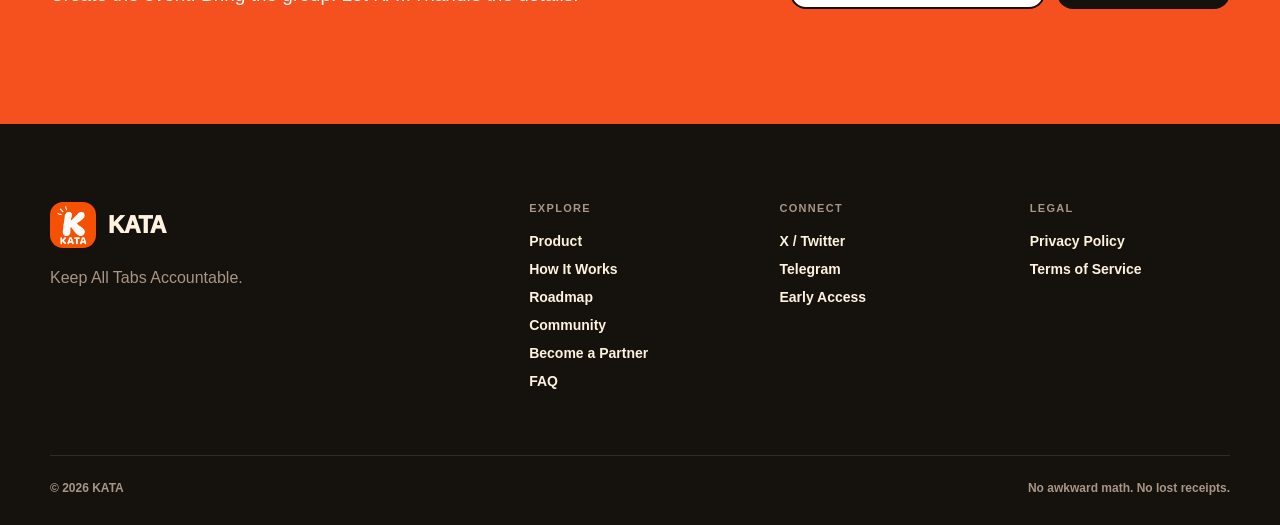
==== commit 77a63562: "Remove floating card for clear balances Removed floating card for clearing balances from the layout." ====
--- a/index.html
+++ b/index.html
@@ -211,19 +211,6 @@
         </div>
 
 
-        <div class="floating-card floating-card-right">
-
-          <span class="floating-icon">
-            $
-          </span>
-
-          <div>
-            <small>Group tab</small>
-            <strong>Clear balances</strong>
-          </div>
-
-        </div>
-
       </div>
 
     </section>
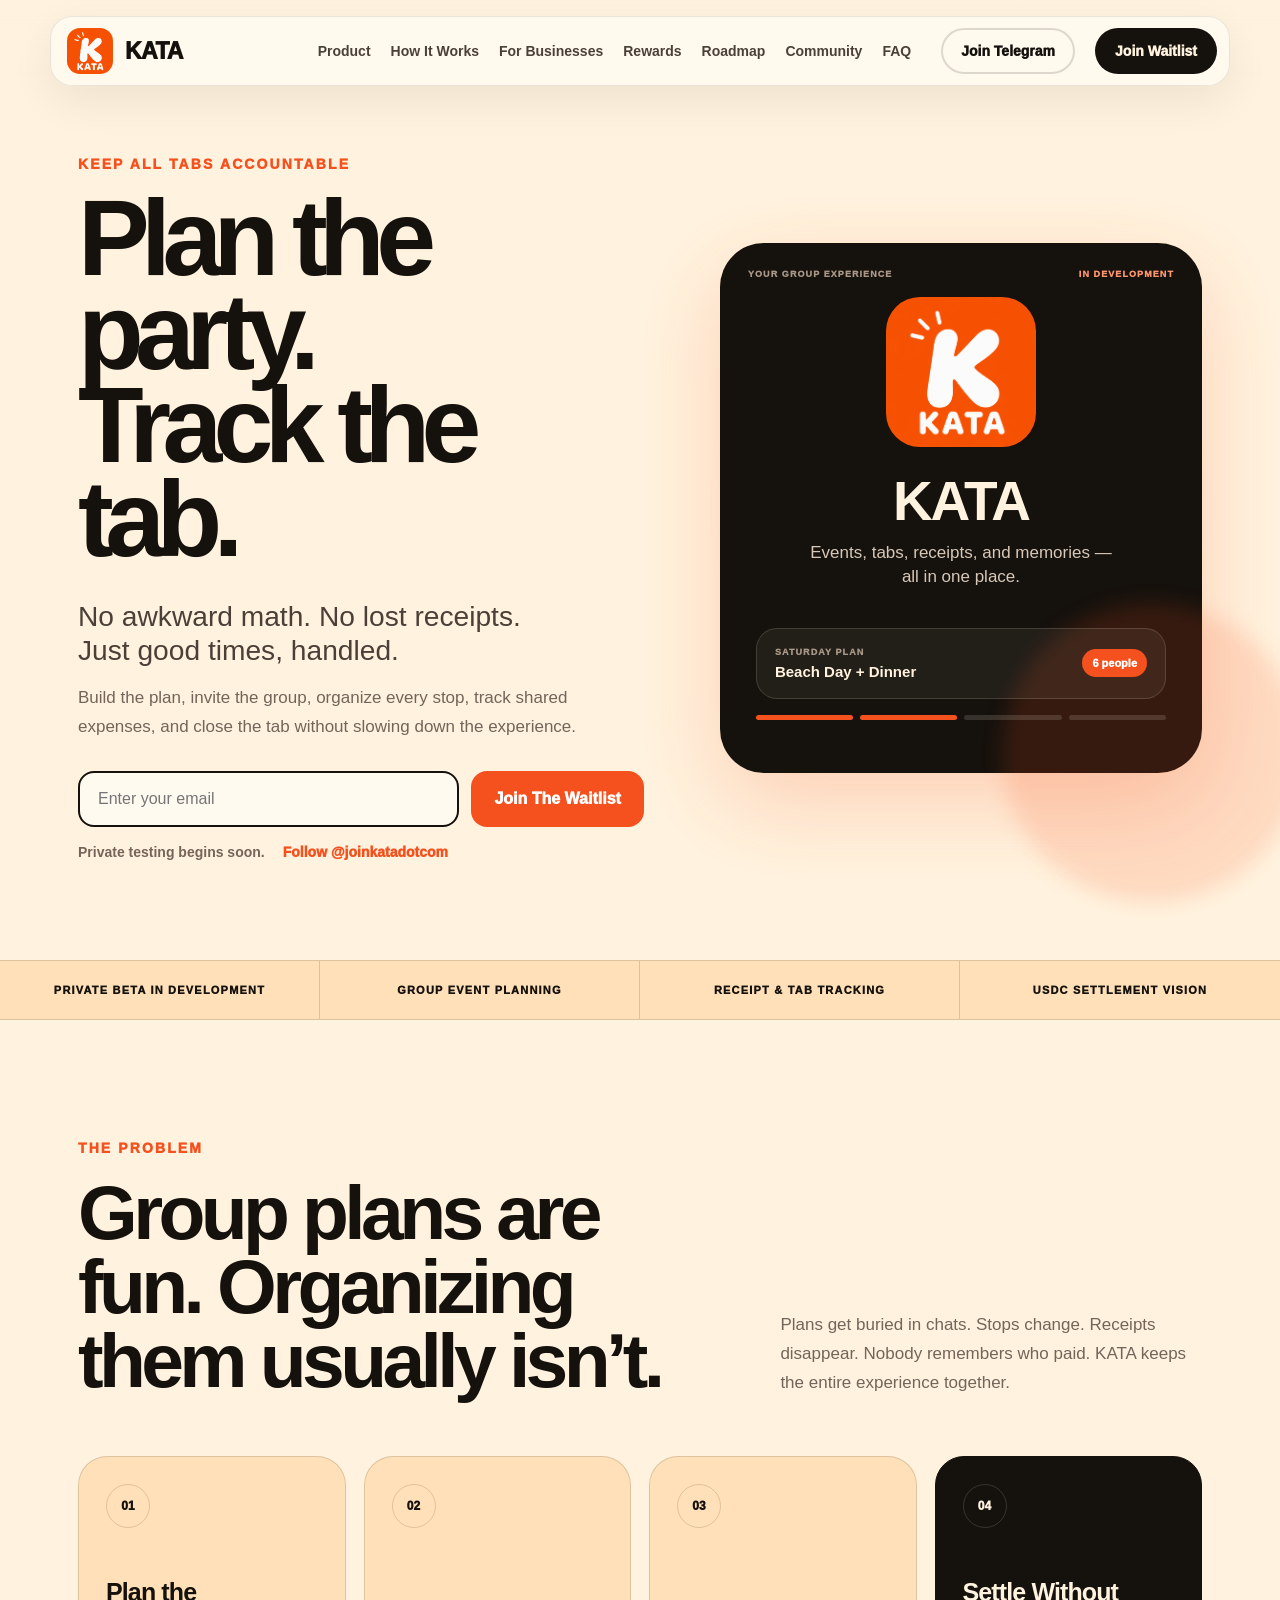
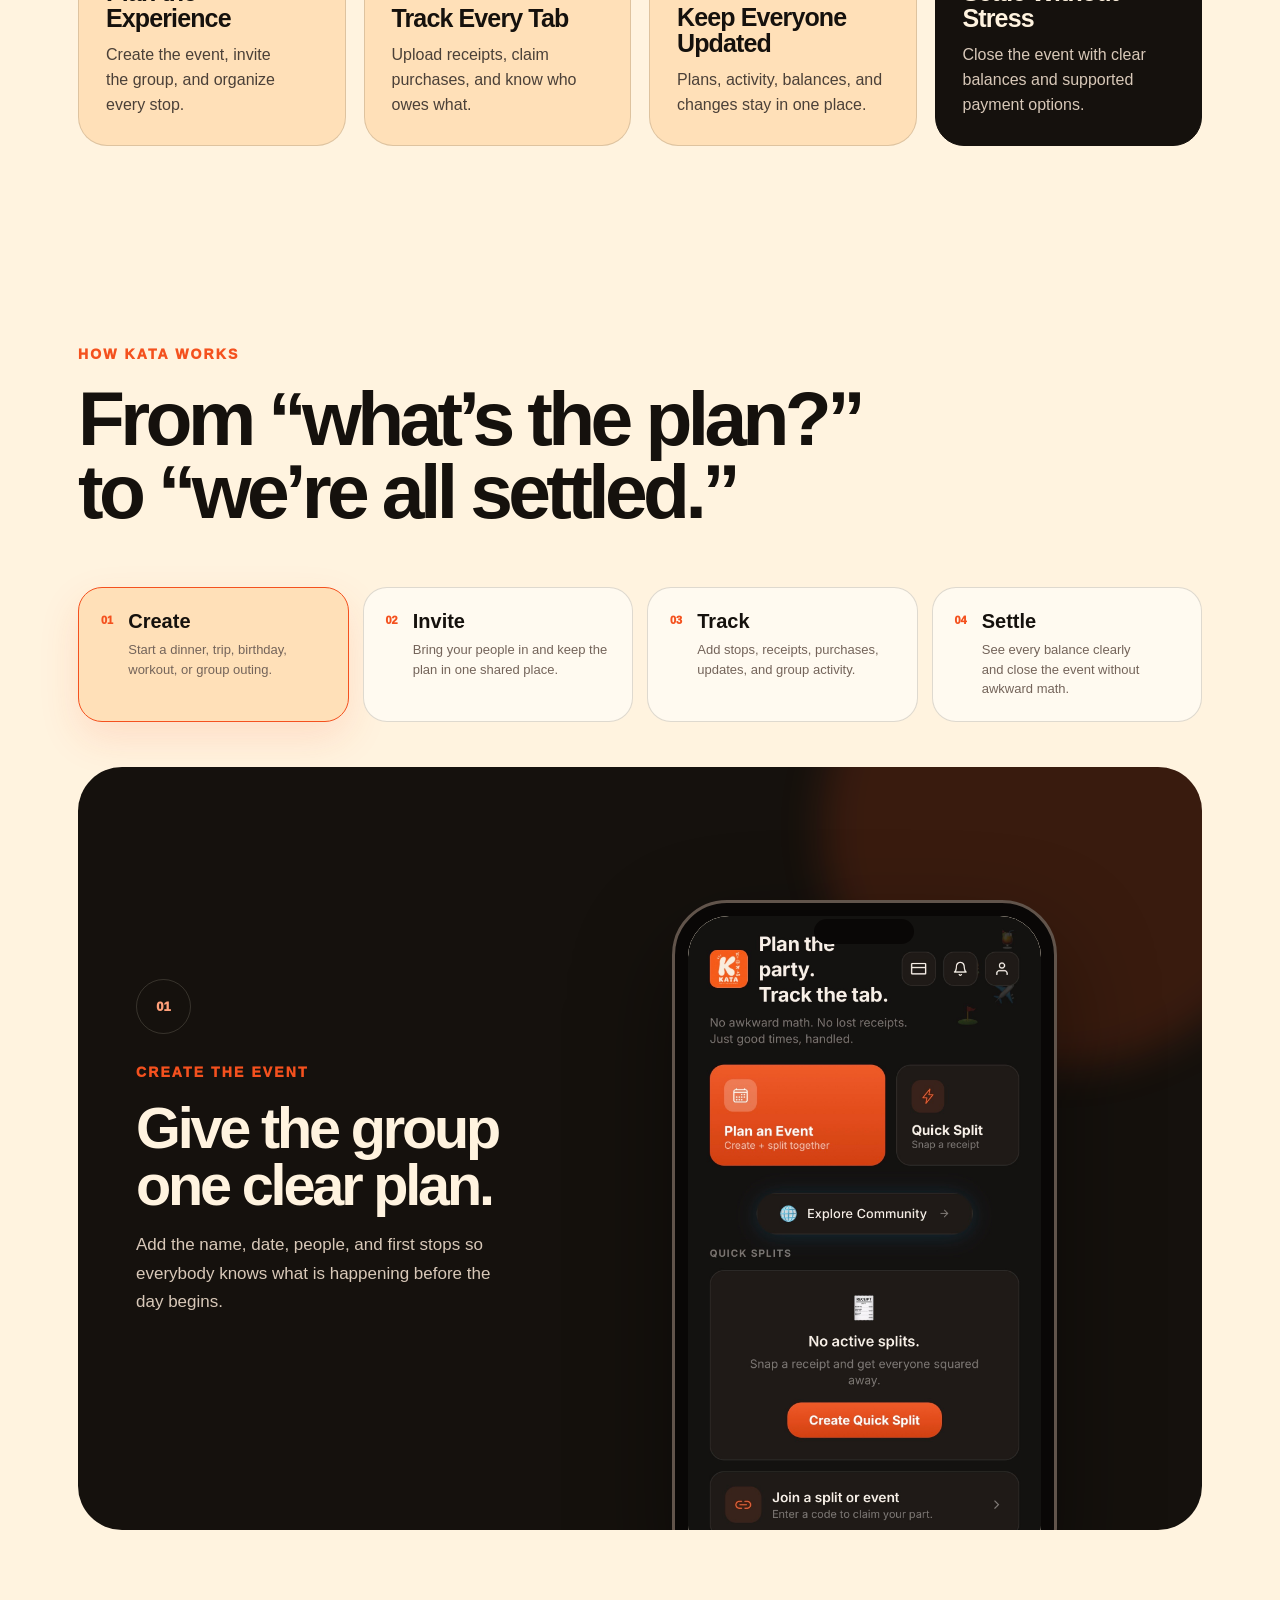
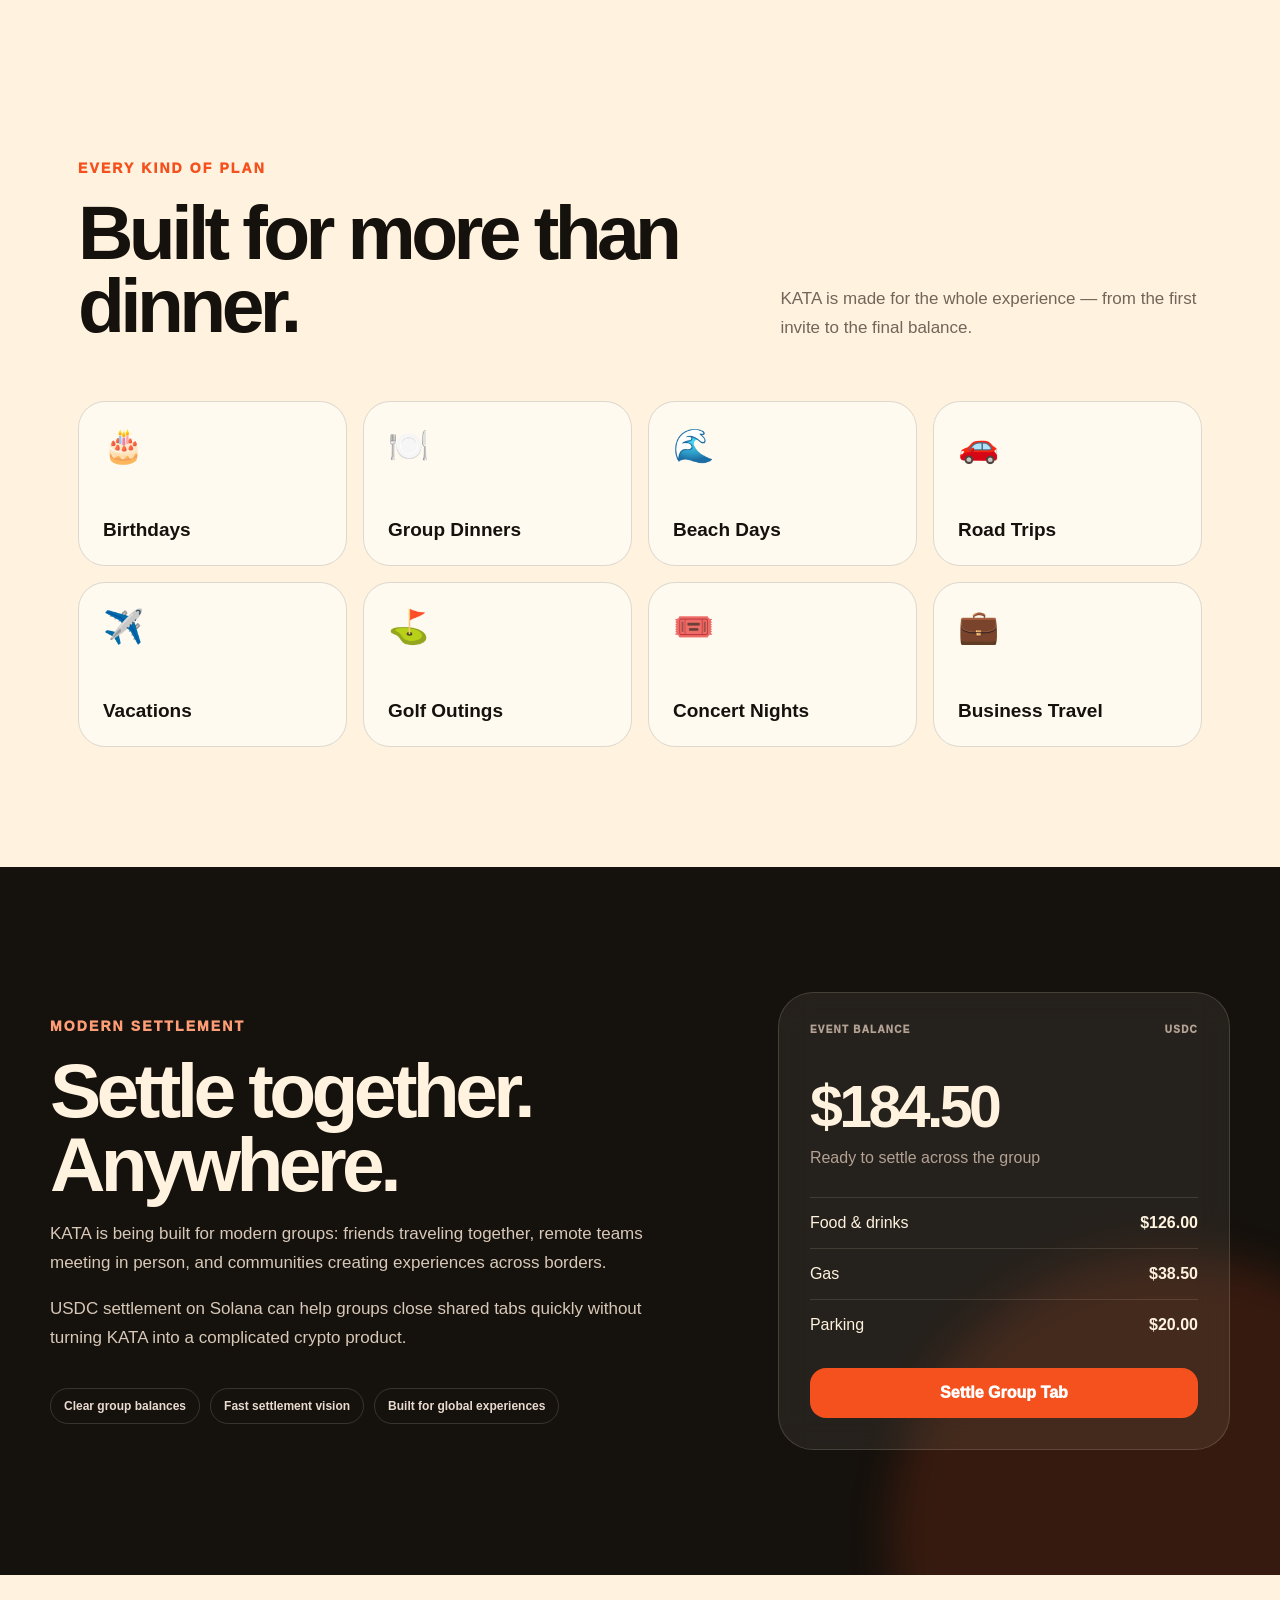
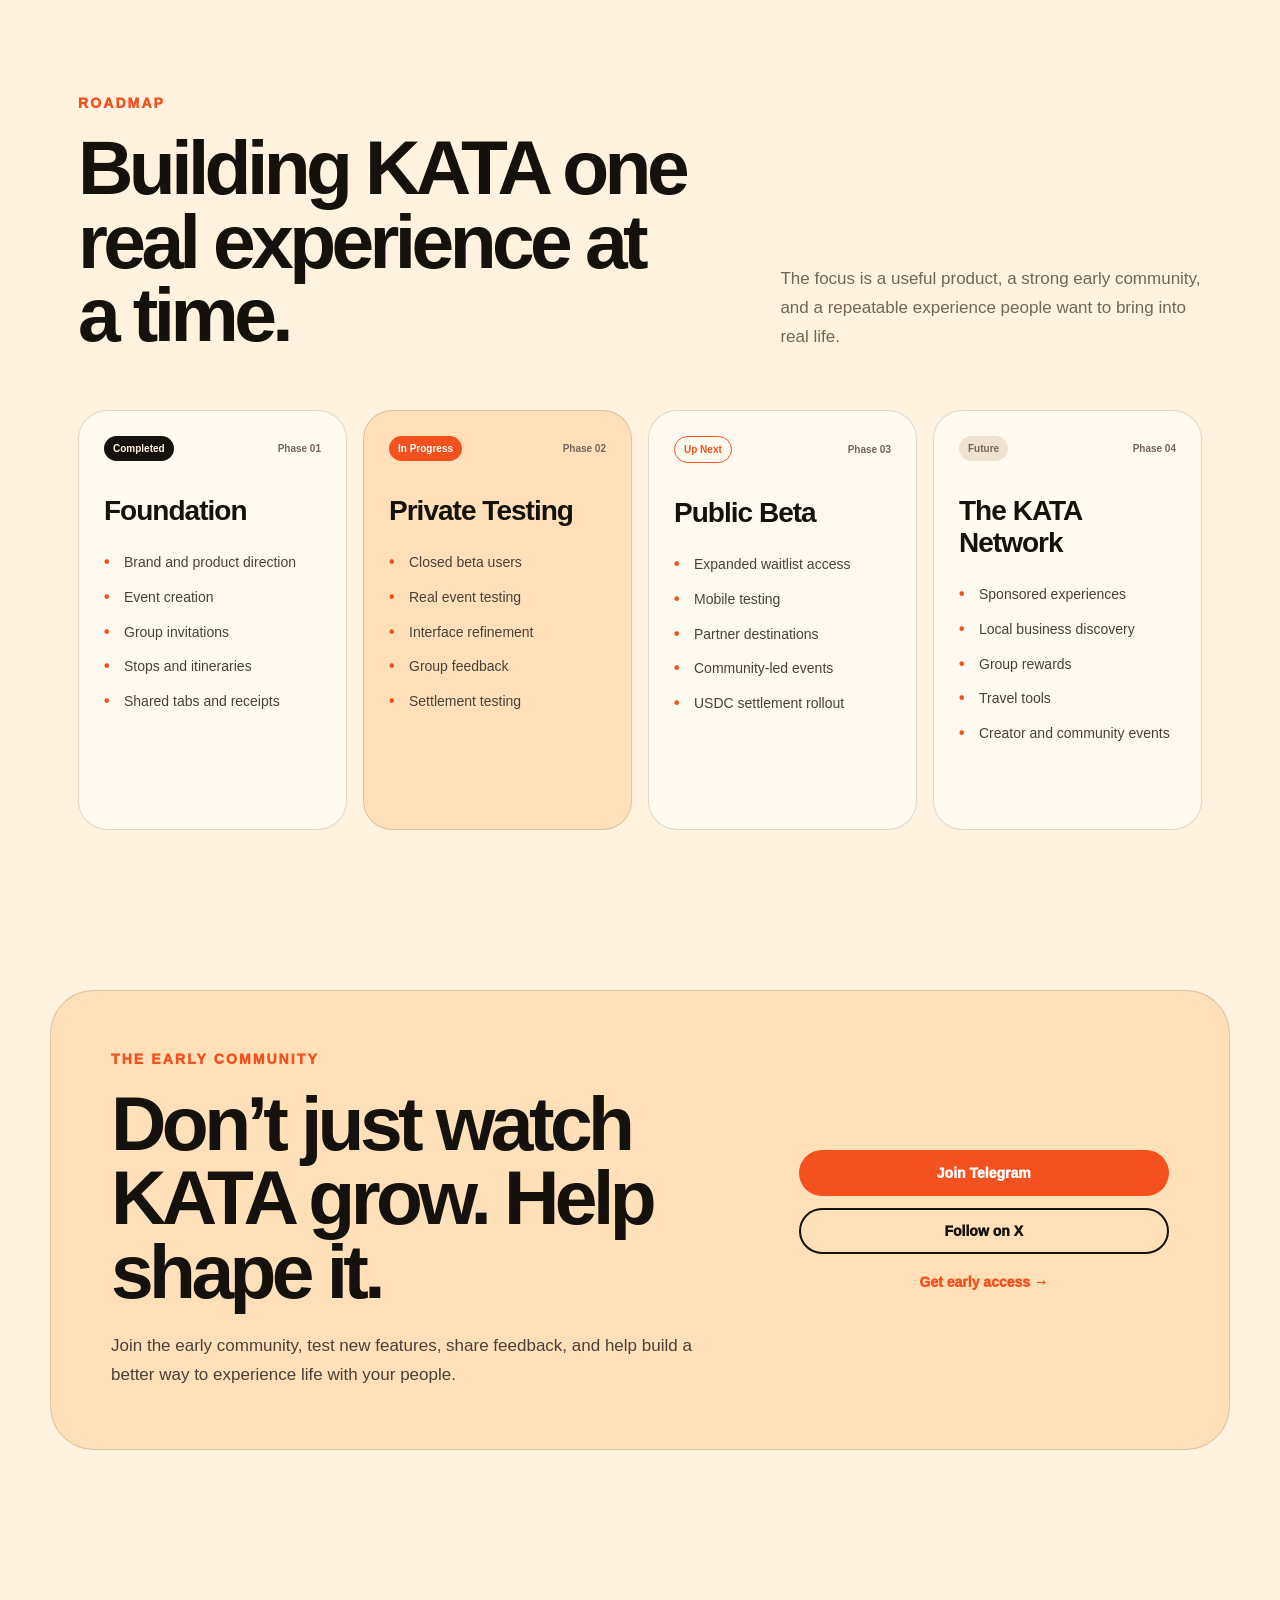
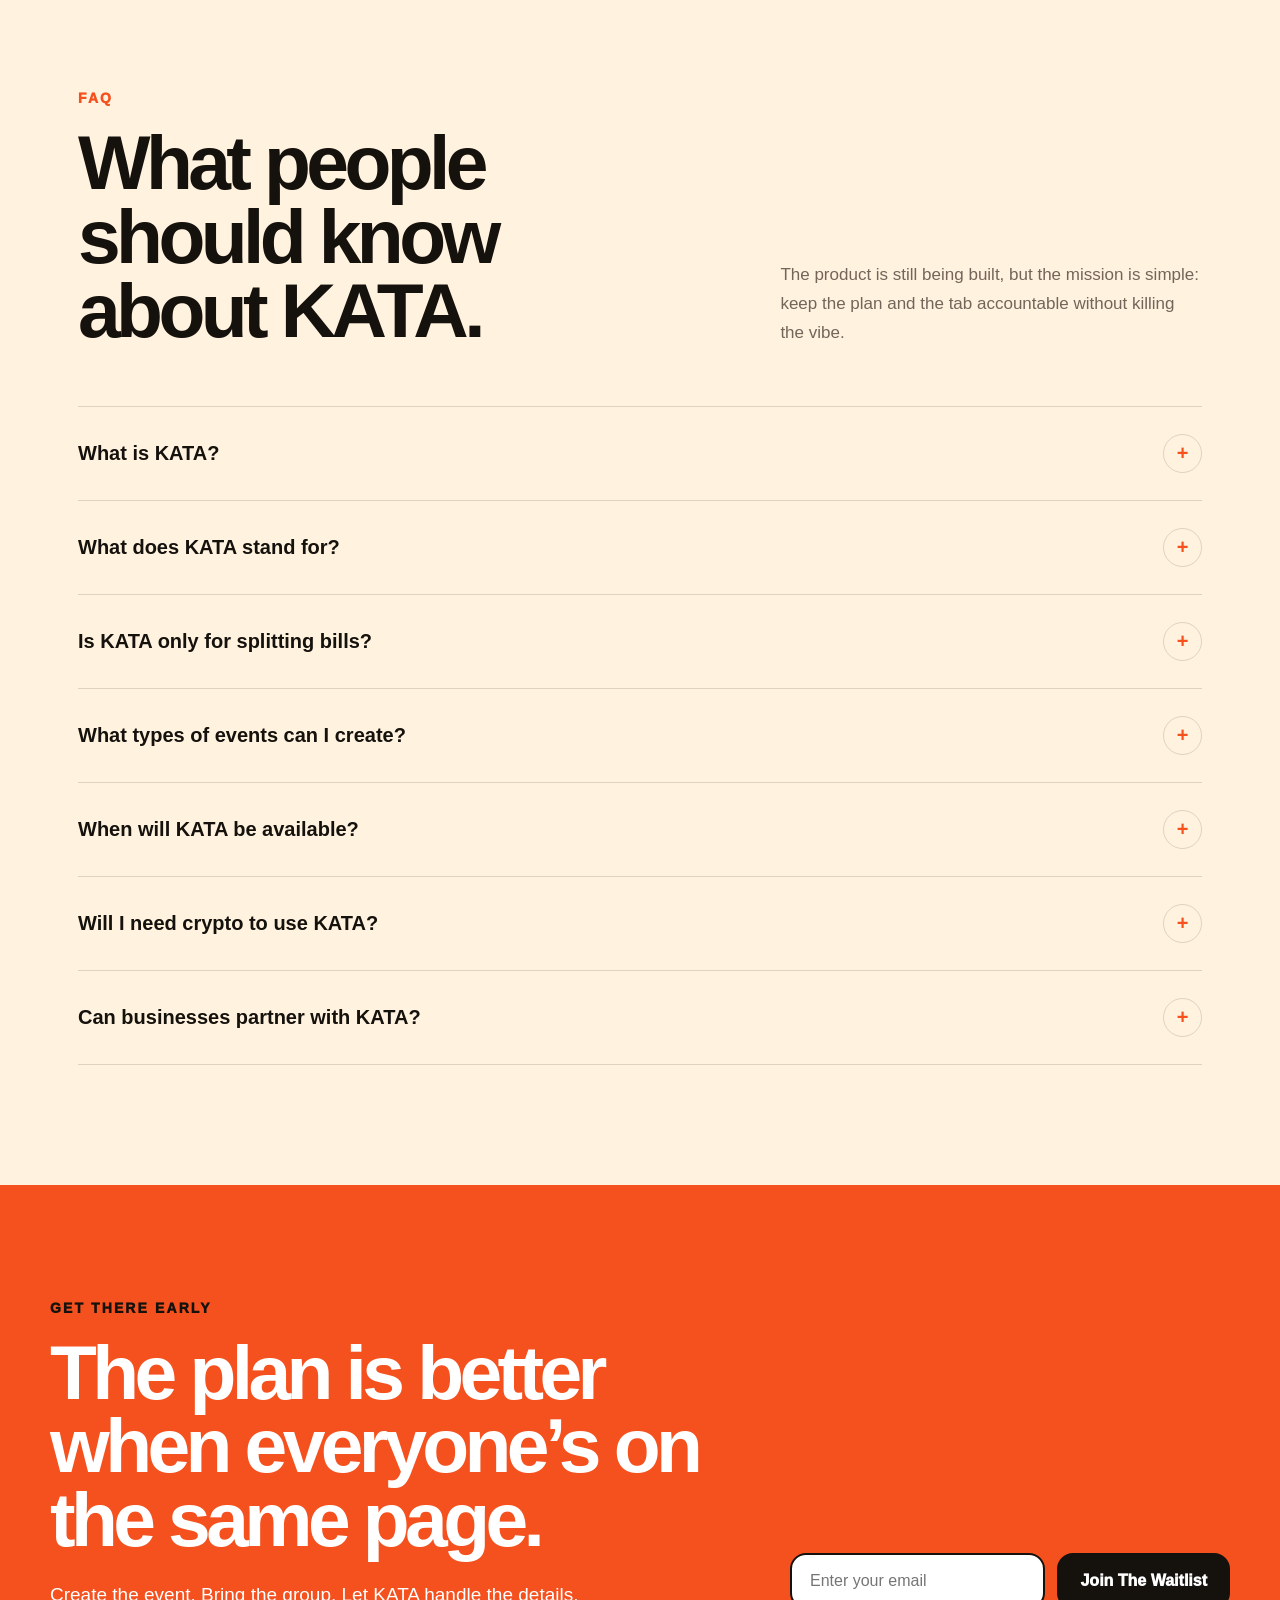
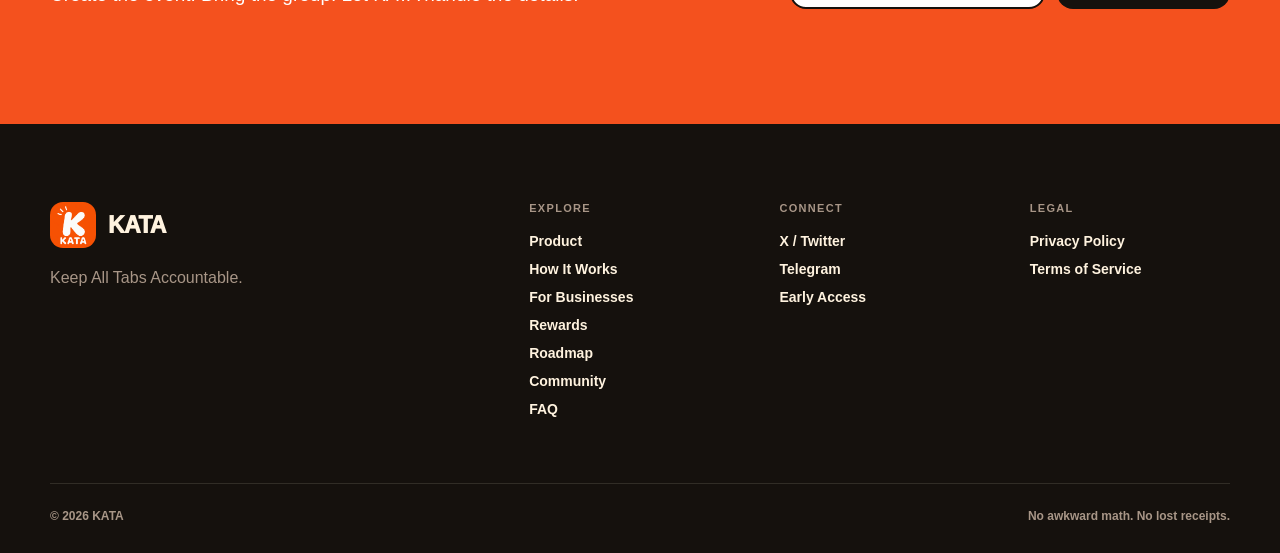
==== commit f4006562: "Update index.html" ====
--- a/index.html
+++ b/index.html
@@ -63,12 +63,13 @@
 
       <div class="site-menu" id="site-menu">
 
-        <div class="nav-links">
+<div class="nav-links">
   <a href="#product">Product</a>
   <a href="#how-it-works">How It Works</a>
+  <a href="partners.html">For Businesses</a>
+  <a href="rewards.html">Rewards</a>
   <a href="#roadmap">Roadmap</a>
   <a href="#community">Community</a>
-  <a href="partners.html">For Businesses</a>
   <a href="#faq">FAQ</a>
 </div>
 
@@ -999,9 +1000,10 @@
 
   <a href="#product">Product</a>
   <a href="#how-it-works">How It Works</a>
+  <a href="partners.html">For Businesses</a>
+  <a href="rewards.html">Rewards</a>
   <a href="#roadmap">Roadmap</a>
   <a href="#community">Community</a>
-  <a href="partners.html">Become a Partner</a>
   <a href="#faq">FAQ</a>
 
 </div>
--- a/style.css
+++ b/style.css
@@ -3056,3 +3056,943 @@
     font-size: clamp(42px, 13vw, 63px);
   }
 }
+/* =================================================
+   KATA REWARDS PAGE
+================================================= */
+
+/* ---------------------------------
+   REWARDS HERO
+---------------------------------- */
+
+.rewards-hero {
+  min-height: calc(100vh - 105px);
+  display: grid;
+  grid-template-columns: minmax(0, 1.05fr) minmax(400px, 0.95fr);
+  gap: 76px;
+  align-items: center;
+  padding-top: 70px;
+  padding-bottom: 100px;
+}
+
+.rewards-hero-copy h1 {
+  max-width: 780px;
+  margin: 0;
+  font-size: clamp(64px, 8vw, 112px);
+  line-height: 0.88;
+  letter-spacing: -0.075em;
+}
+
+.rewards-hero-subtitle {
+  max-width: 650px;
+  margin: 34px 0 15px;
+  color: var(--brown);
+  font-size: clamp(22px, 2.1vw, 29px);
+  line-height: 1.25;
+}
+
+.rewards-hero-description {
+  max-width: 620px;
+  margin: 0;
+  color: var(--muted);
+  font-size: 17px;
+  line-height: 1.7;
+}
+
+.rewards-hero-actions {
+  margin-top: 30px;
+  display: flex;
+  flex-wrap: wrap;
+  gap: 12px;
+}
+
+.rewards-note {
+  margin: 20px 0 0;
+  color: var(--muted);
+  font-size: 14px;
+  font-weight: 850;
+}
+
+/* ---------------------------------
+   REWARDS PROFILE CARD
+---------------------------------- */
+
+.rewards-profile-card {
+  position: relative;
+  min-height: 535px;
+  padding: 30px;
+  overflow: hidden;
+  border-radius: 44px;
+  background: var(--black);
+  color: var(--cream);
+  box-shadow: var(--orange-shadow);
+}
+
+.rewards-profile-card::after {
+  content: "";
+  position: absolute;
+  right: -150px;
+  bottom: -180px;
+  width: 390px;
+  height: 390px;
+  border-radius: 50%;
+  background: rgba(244, 81, 30, 0.17);
+  pointer-events: none;
+}
+
+.rewards-profile-top {
+  position: relative;
+  z-index: 2;
+  display: flex;
+  align-items: center;
+  justify-content: space-between;
+  gap: 16px;
+}
+
+.rewards-profile-user {
+  display: flex;
+  align-items: center;
+  gap: 13px;
+}
+
+.rewards-profile-user img {
+  width: 52px;
+  height: 52px;
+  border-radius: 15px;
+}
+
+.rewards-profile-user div {
+  display: grid;
+  gap: 4px;
+}
+
+.rewards-profile-user small {
+  color: #a89687;
+  font-size: 9px;
+  font-weight: 950;
+  letter-spacing: 0.12em;
+}
+
+.rewards-profile-user strong {
+  font-size: 16px;
+}
+
+.verified-host {
+  padding: 8px 11px;
+  border-radius: 999px;
+  background: var(--orange);
+  color: var(--white);
+  font-size: 10px;
+  font-weight: 950;
+}
+
+.rewards-points-panel {
+  position: relative;
+  z-index: 2;
+  margin-top: 28px;
+  padding: 28px;
+  display: grid;
+  gap: 7px;
+  border: 1px solid var(--border-dark);
+  border-radius: 28px;
+  background: rgba(255, 243, 223, 0.06);
+}
+
+.rewards-points-panel span,
+.rewards-points-panel small {
+  color: #a89687;
+  font-size: 10px;
+  font-weight: 900;
+  letter-spacing: 0.08em;
+  text-transform: uppercase;
+}
+
+.rewards-points-panel strong {
+  font-size: clamp(54px, 6vw, 78px);
+  line-height: 0.95;
+  letter-spacing: -0.055em;
+}
+
+.rewards-profile-stats {
+  position: relative;
+  z-index: 2;
+  margin-top: 13px;
+  display: grid;
+  grid-template-columns: repeat(2, 1fr);
+  gap: 11px;
+}
+
+.rewards-profile-stats div {
+  min-height: 105px;
+  padding: 17px;
+  display: flex;
+  flex-direction: column;
+  border: 1px solid var(--border-dark);
+  border-radius: 20px;
+  background: rgba(255, 243, 223, 0.05);
+}
+
+.rewards-profile-stats span {
+  color: #a89687;
+  font-size: 10px;
+  font-weight: 850;
+}
+
+.rewards-profile-stats strong {
+  margin-top: auto;
+  font-size: 28px;
+  letter-spacing: -0.04em;
+}
+
+.rewards-host-score {
+  position: relative;
+  z-index: 2;
+  margin-top: 13px;
+  padding: 18px;
+  border: 1px solid var(--border-dark);
+  border-radius: 20px;
+  background: rgba(255, 243, 223, 0.05);
+}
+
+.rewards-host-score > div:first-child {
+  display: flex;
+  justify-content: space-between;
+  gap: 20px;
+}
+
+.rewards-host-score span {
+  color: #a89687;
+  font-size: 11px;
+  font-weight: 850;
+}
+
+.rewards-host-score strong {
+  font-size: 18px;
+}
+
+.host-score-bar {
+  height: 7px;
+  margin-top: 13px;
+  overflow: hidden;
+  border-radius: 999px;
+  background: rgba(255, 243, 223, 0.12);
+}
+
+.host-score-bar span {
+  width: 96%;
+  height: 100%;
+  display: block;
+  border-radius: 999px;
+  background: var(--orange);
+}
+
+/* ---------------------------------
+   REWARDS STATUS STRIP
+---------------------------------- */
+
+.rewards-status-strip {
+  width: 100%;
+  display: grid;
+  grid-template-columns: repeat(4, 1fr);
+  border-top: 1px solid var(--border);
+  border-bottom: 1px solid var(--border);
+  background: var(--peach);
+}
+
+.rewards-status-strip div {
+  padding: 23px 18px;
+  border-right: 1px solid var(--border);
+  text-align: center;
+  font-size: 11px;
+  font-weight: 950;
+  letter-spacing: 0.11em;
+  text-transform: uppercase;
+}
+
+.rewards-status-strip div:last-child {
+  border-right: 0;
+}
+
+/* ---------------------------------
+   REWARDS FLOW
+---------------------------------- */
+
+.rewards-flow {
+  display: grid;
+  grid-template-columns: 1fr auto 1fr auto 1fr auto 1fr;
+  align-items: stretch;
+  gap: 12px;
+}
+
+.rewards-flow article {
+  min-height: 300px;
+  padding: 25px;
+  display: flex;
+  flex-direction: column;
+  border: 1px solid var(--border);
+  border-radius: 28px;
+  background: var(--cream-light);
+  transition:
+    transform 200ms ease,
+    background 200ms ease,
+    box-shadow 200ms ease;
+}
+
+.rewards-flow article:hover {
+  background: var(--peach);
+  box-shadow: 0 20px 50px rgba(21, 17, 13, 0.08);
+  transform: translateY(-7px);
+}
+
+.rewards-flow article > span {
+  width: 44px;
+  height: 44px;
+  display: grid;
+  place-items: center;
+  border-radius: 50%;
+  background: var(--peach);
+  color: var(--orange);
+  font-size: 11px;
+  font-weight: 950;
+}
+
+.rewards-flow h3 {
+  margin: auto 0 12px;
+  font-size: 24px;
+  line-height: 1.05;
+  letter-spacing: -0.035em;
+}
+
+.rewards-flow p {
+  margin: 0;
+  color: var(--muted);
+  font-size: 14px;
+  line-height: 1.58;
+}
+
+.rewards-flow-arrow {
+  display: grid;
+  place-items: center;
+  color: var(--orange);
+  font-size: 28px;
+  font-weight: 950;
+}
+
+/* ---------------------------------
+   EARN REWARDS
+---------------------------------- */
+
+.rewards-earn-section {
+  position: relative;
+  overflow: hidden;
+  padding: 125px 28px;
+  background: var(--black);
+  color: var(--cream);
+}
+
+.rewards-earn-section::after {
+  content: "";
+  position: absolute;
+  right: -170px;
+  bottom: -240px;
+  width: 540px;
+  height: 540px;
+  border-radius: 50%;
+  background: rgba(244, 81, 30, 0.15);
+}
+
+.rewards-earn-inner {
+  position: relative;
+  z-index: 2;
+  width: 100%;
+  max-width: var(--max-width);
+  margin: 0 auto;
+}
+
+.rewards-earn-section .section-heading h2 {
+  color: var(--cream);
+}
+
+.rewards-earn-grid {
+  display: grid;
+  grid-template-columns: repeat(3, 1fr);
+  gap: 17px;
+}
+
+.rewards-earn-grid article {
+  min-height: 270px;
+  padding: 27px;
+  display: flex;
+  flex-direction: column;
+  border: 1px solid var(--border-dark);
+  border-radius: 29px;
+  background: rgba(255, 243, 223, 0.06);
+  transition:
+    transform 200ms ease,
+    background 200ms ease;
+}
+
+.rewards-earn-grid article:hover {
+  background: rgba(255, 243, 223, 0.1);
+  transform: translateY(-7px);
+}
+
+.reward-icon {
+  font-size: 34px;
+}
+
+.rewards-earn-grid h3 {
+  margin: auto 0 11px;
+  font-size: 25px;
+  letter-spacing: -0.035em;
+}
+
+.rewards-earn-grid p {
+  margin: 0;
+  color: #d8c8b8;
+  font-size: 14px;
+  line-height: 1.58;
+}
+
+/* ---------------------------------
+   REWARDS STORY PROFILE
+---------------------------------- */
+
+.rewards-story-card {
+  padding: 30px;
+  border-radius: 36px;
+  background: var(--black);
+  color: var(--cream);
+  box-shadow: var(--shadow);
+}
+
+.rewards-story-header {
+  margin-bottom: 20px;
+  display: flex;
+  align-items: center;
+  justify-content: space-between;
+  gap: 18px;
+}
+
+.rewards-story-header > div {
+  display: grid;
+  gap: 5px;
+}
+
+.rewards-story-header small {
+  color: #a89687;
+  font-size: 9px;
+  font-weight: 950;
+  letter-spacing: 0.12em;
+}
+
+.rewards-story-header strong {
+  font-size: 24px;
+}
+
+.rewards-story-header > span {
+  padding: 9px 12px;
+  border-radius: 999px;
+  background: var(--orange);
+  color: var(--white);
+  font-size: 11px;
+  font-weight: 950;
+}
+
+.rewards-story-grid {
+  display: grid;
+  grid-template-columns: repeat(3, 1fr);
+  gap: 12px;
+}
+
+.rewards-story-grid article {
+  min-height: 155px;
+  padding: 20px;
+  display: flex;
+  flex-direction: column;
+  border: 1px solid var(--border-dark);
+  border-radius: 22px;
+  background: rgba(255, 243, 223, 0.06);
+}
+
+.rewards-story-grid span {
+  color: #a89687;
+  font-size: 11px;
+  font-weight: 850;
+}
+
+.rewards-story-grid strong {
+  margin: auto 0 4px;
+  font-size: 36px;
+  letter-spacing: -0.04em;
+}
+
+.rewards-story-grid small {
+  color: #c8b8aa;
+  font-size: 10px;
+}
+
+.rewards-story-highlight {
+  background: var(--orange) !important;
+}
+
+.rewards-story-highlight span,
+.rewards-story-highlight small {
+  color: rgba(255, 255, 255, 0.75);
+}
+
+/* ---------------------------------
+   REWARDS SEASONS
+---------------------------------- */
+
+.rewards-seasons-section {
+  padding: 125px 28px;
+  background: var(--black);
+  color: var(--cream);
+}
+
+.rewards-seasons-inner {
+  width: 100%;
+  max-width: var(--max-width);
+  margin: 0 auto;
+  display: grid;
+  grid-template-columns: 1fr 0.8fr;
+  align-items: center;
+  gap: 90px;
+}
+
+.rewards-seasons-copy h2 {
+  margin: 0;
+  font-size: clamp(46px, 5.8vw, 76px);
+  line-height: 0.96;
+  letter-spacing: -0.06em;
+}
+
+.rewards-seasons-copy > p:not(.eyebrow) {
+  color: #d8c8b8;
+  font-size: 17px;
+  line-height: 1.7;
+}
+
+.rewards-season-card {
+  padding: 31px;
+  border: 1px solid var(--border-dark);
+  border-radius: 35px;
+  background: rgba(255, 243, 223, 0.07);
+}
+
+.rewards-season-card-top {
+  display: flex;
+  justify-content: space-between;
+  gap: 15px;
+  color: #a89687;
+  font-size: 10px;
+  font-weight: 950;
+  letter-spacing: 0.12em;
+}
+
+.season-status {
+  color: #ff956d;
+}
+
+.rewards-season-card h3 {
+  margin: 42px 0 13px;
+  font-size: 42px;
+  letter-spacing: -0.05em;
+}
+
+.rewards-season-card > p {
+  margin: 0;
+  color: #d8c8b8;
+  line-height: 1.65;
+}
+
+.season-progress {
+  margin-top: 30px;
+  padding: 18px;
+  border: 1px solid var(--border-dark);
+  border-radius: 21px;
+  background: rgba(255, 243, 223, 0.05);
+}
+
+.season-progress > div:first-child {
+  display: flex;
+  justify-content: space-between;
+  gap: 20px;
+  color: #d8c8b8;
+  font-size: 12px;
+}
+
+.season-progress-bar {
+  height: 7px;
+  margin-top: 14px;
+  overflow: hidden;
+  border-radius: 999px;
+  background: rgba(255, 243, 223, 0.12);
+}
+
+.season-progress-bar span {
+  width: 70%;
+  height: 100%;
+  display: block;
+  border-radius: 999px;
+  background: var(--orange);
+}
+
+.season-badges {
+  margin-top: 14px;
+  display: flex;
+  flex-wrap: wrap;
+  gap: 9px;
+}
+
+.season-badges span {
+  padding: 9px 11px;
+  border: 1px solid var(--border-dark);
+  border-radius: 999px;
+  color: #e8d9cd;
+  font-size: 11px;
+  font-weight: 850;
+}
+
+/* ---------------------------------
+   REWARDS TODAY
+---------------------------------- */
+
+.rewards-today-grid {
+  display: grid;
+  grid-template-columns: repeat(3, 1fr);
+  gap: 17px;
+}
+
+.rewards-today-grid article {
+  min-height: 285px;
+  padding: 27px;
+  display: flex;
+  flex-direction: column;
+  border: 1px solid var(--border);
+  border-radius: 29px;
+  background: var(--cream-light);
+}
+
+.rewards-today-grid article > span {
+  width: 44px;
+  height: 44px;
+  display: grid;
+  place-items: center;
+  border-radius: 50%;
+  background: var(--peach);
+  color: var(--orange);
+  font-size: 11px;
+  font-weight: 950;
+}
+
+.rewards-today-grid h3 {
+  margin: auto 0 12px;
+  font-size: 25px;
+  letter-spacing: -0.035em;
+}
+
+.rewards-today-grid p {
+  margin: 0;
+  color: var(--muted);
+  line-height: 1.6;
+}
+
+.rewards-disclaimer {
+  margin-top: 22px;
+  padding: 22px;
+  display: flex;
+  align-items: flex-start;
+  gap: 12px;
+  border: 1px solid var(--border);
+  border-radius: 22px;
+  background: var(--peach);
+}
+
+.rewards-disclaimer strong {
+  color: var(--orange);
+}
+
+.rewards-disclaimer p {
+  margin: 0;
+  color: var(--brown);
+  font-size: 13px;
+  line-height: 1.6;
+}
+
+/* ---------------------------------
+   REWARDS PHILOSOPHY
+---------------------------------- */
+
+.rewards-philosophy-section {
+  padding: 135px 28px;
+  background: var(--black);
+  color: var(--cream);
+  text-align: center;
+}
+
+.rewards-philosophy-inner {
+  width: 100%;
+  max-width: 1000px;
+  margin: 0 auto;
+}
+
+.rewards-philosophy-inner h2 {
+  margin: 0;
+  font-size: clamp(50px, 7vw, 92px);
+  line-height: 0.94;
+  letter-spacing: -0.065em;
+}
+
+.rewards-philosophy-inner > p:last-child {
+  max-width: 720px;
+  margin: 30px auto 0;
+  color: #d8c8b8;
+  font-size: 18px;
+  line-height: 1.7;
+}
+
+/* ---------------------------------
+   REWARDS ECOSYSTEM
+---------------------------------- */
+
+.rewards-cycle {
+  max-width: 800px;
+  margin: 0 auto;
+  display: grid;
+  gap: 10px;
+}
+
+.rewards-cycle article {
+  padding: 18px 22px;
+  display: flex;
+  align-items: center;
+  gap: 15px;
+  border: 1px solid var(--border);
+  border-radius: 20px;
+  background: var(--cream-light);
+}
+
+.rewards-cycle article > span {
+  width: 38px;
+  height: 38px;
+  display: grid;
+  place-items: center;
+  border-radius: 50%;
+  background: var(--peach);
+  color: var(--orange);
+  font-size: 10px;
+  font-weight: 950;
+}
+
+.rewards-cycle article strong {
+  font-size: 20px;
+}
+
+.rewards-cycle > div {
+  color: var(--orange);
+  text-align: center;
+  font-size: 24px;
+  font-weight: 950;
+}
+
+.rewards-cycle-highlight {
+  border-color: var(--orange) !important;
+  background: var(--orange) !important;
+  color: var(--white);
+}
+
+.rewards-cycle-highlight > span {
+  background: var(--white) !important;
+  color: var(--orange) !important;
+}
+
+/* ---------------------------------
+   REWARDS FINAL CTA
+---------------------------------- */
+
+.rewards-final-cta {
+  padding: 115px 28px;
+  background: var(--orange);
+  color: var(--white);
+}
+
+.rewards-final-cta-inner {
+  width: 100%;
+  max-width: var(--max-width);
+  margin: 0 auto;
+  display: grid;
+  grid-template-columns: 1.2fr 0.8fr;
+  align-items: end;
+  gap: 80px;
+}
+
+.rewards-final-cta h2 {
+  margin: 0;
+  font-size: clamp(46px, 6vw, 76px);
+  line-height: 0.96;
+  letter-spacing: -0.06em;
+}
+
+.rewards-final-cta p:not(.eyebrow) {
+  margin: 23px 0 0;
+  font-size: 18px;
+  line-height: 1.6;
+}
+
+/* ---------------------------------
+   REWARDS TABLET
+---------------------------------- */
+
+@media (max-width: 1080px) {
+  .rewards-hero {
+    grid-template-columns: minmax(0, 1fr) minmax(350px, 0.85fr);
+    gap: 45px;
+  }
+
+  .rewards-flow {
+    grid-template-columns: repeat(2, 1fr);
+  }
+
+  .rewards-flow-arrow {
+    display: none;
+  }
+
+  .rewards-earn-grid,
+  .rewards-today-grid {
+    grid-template-columns: repeat(2, 1fr);
+  }
+}
+
+/* ---------------------------------
+   REWARDS MOBILE / TABLET
+---------------------------------- */
+
+@media (max-width: 880px) {
+  .rewards-hero,
+  .rewards-seasons-inner,
+  .rewards-final-cta-inner {
+    grid-template-columns: 1fr;
+  }
+
+  .rewards-hero {
+    min-height: auto;
+    padding-top: 75px;
+  }
+
+  .rewards-hero h1 {
+    font-size: clamp(58px, 15vw, 94px);
+  }
+
+  .rewards-status-strip {
+    grid-template-columns: repeat(2, 1fr);
+  }
+
+  .rewards-status-strip div:nth-child(2) {
+    border-right: 0;
+  }
+
+  .rewards-status-strip div:nth-child(-n + 2) {
+    border-bottom: 1px solid var(--border);
+  }
+
+  .rewards-story-grid {
+    grid-template-columns: repeat(2, 1fr);
+  }
+
+  .rewards-seasons-inner {
+    gap: 55px;
+  }
+
+  .rewards-final-cta-inner {
+    gap: 42px;
+  }
+}
+
+/* ---------------------------------
+   REWARDS PHONE
+---------------------------------- */
+
+@media (max-width: 590px) {
+  .rewards-hero {
+    padding-right: 16px;
+    padding-left: 16px;
+  }
+
+  .rewards-hero h1 {
+    font-size: clamp(52px, 16vw, 76px);
+  }
+
+  .rewards-hero-actions {
+    flex-direction: column;
+  }
+
+  .rewards-hero-actions .button {
+    width: 100%;
+  }
+
+  .rewards-profile-card {
+    padding: 23px;
+    border-radius: 33px;
+  }
+
+  .rewards-profile-top {
+    align-items: flex-start;
+    flex-direction: column;
+  }
+
+  .verified-host {
+    align-self: flex-start;
+  }
+
+  .rewards-profile-stats,
+  .rewards-flow,
+  .rewards-earn-grid,
+  .rewards-story-grid,
+  .rewards-today-grid {
+    grid-template-columns: 1fr;
+  }
+
+  .rewards-status-strip {
+    grid-template-columns: 1fr;
+  }
+
+  .rewards-status-strip div {
+    border-right: 0;
+    border-bottom: 1px solid var(--border);
+  }
+
+  .rewards-status-strip div:last-child {
+    border-bottom: 0;
+  }
+
+  .rewards-flow article {
+    min-height: 240px;
+  }
+
+  .rewards-earn-section,
+  .rewards-seasons-section,
+  .rewards-philosophy-section,
+  .rewards-final-cta {
+    padding-right: 16px;
+    padding-left: 16px;
+  }
+
+  .rewards-story-card {
+    padding: 22px;
+    border-radius: 29px;
+  }
+
+  .rewards-story-header {
+    align-items: flex-start;
+    flex-direction: column;
+  }
+
+  .rewards-disclaimer {
+    flex-direction: column;
+  }
+
+  .rewards-final-cta h2 {
+    font-size: clamp(42px, 13vw, 63px);
+  }
+}
